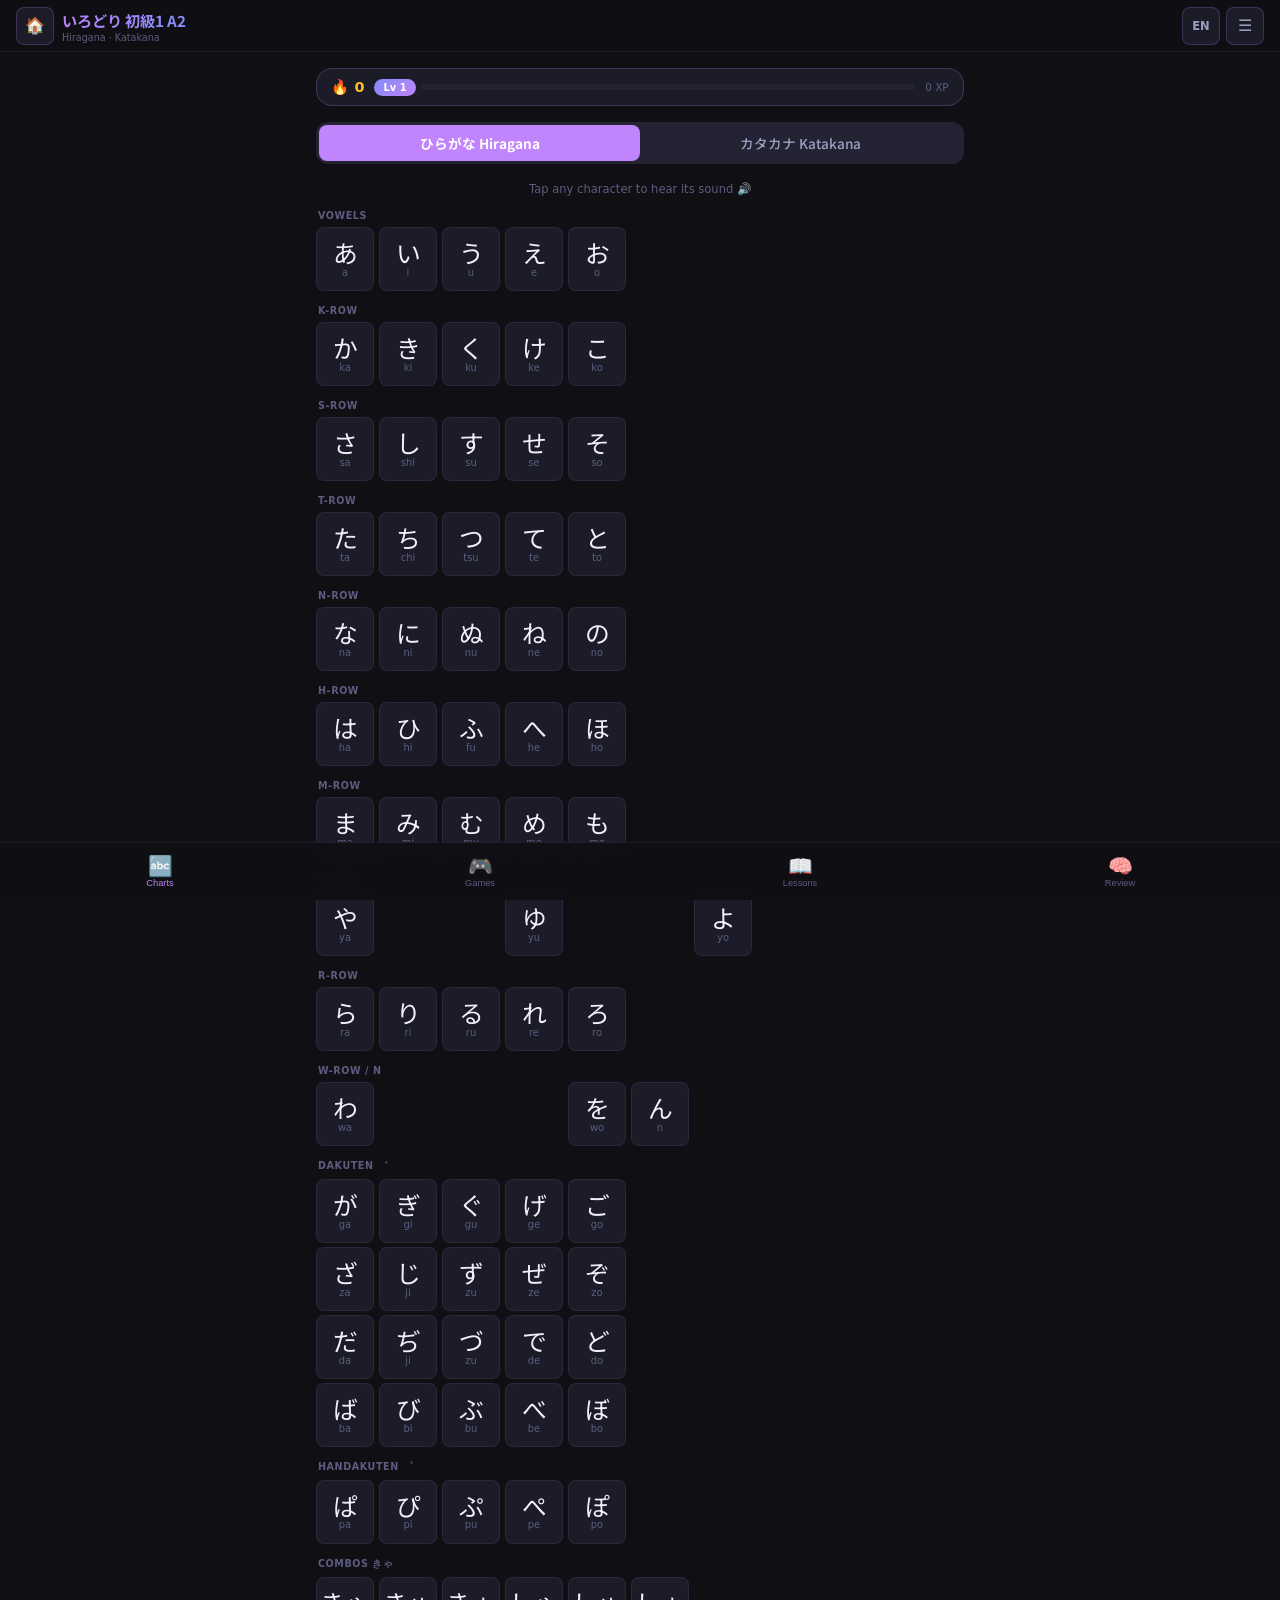
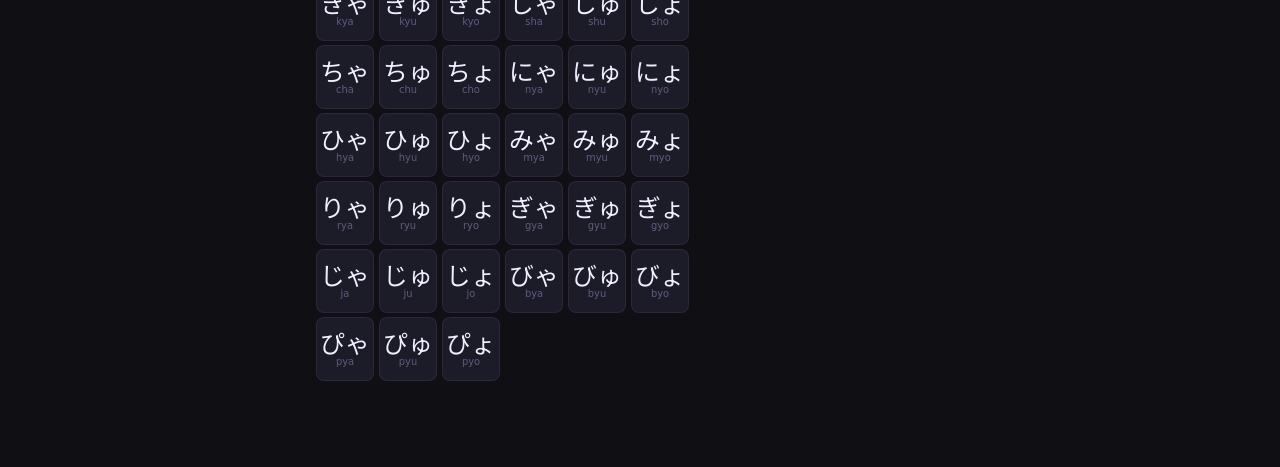
==== elementary1.html @ 7820be3e "Add files via upload" ====
<!DOCTYPE html>
<html lang="en">
<head>
<meta charset="UTF-8">
<meta name="viewport" content="width=device-width,initial-scale=1,viewport-fit=cover">
<meta name="apple-mobile-web-app-capable" content="yes">
<meta name="apple-mobile-web-app-status-bar-style" content="black-translucent">
<meta name="theme-color" content="#0f0f14">
<title>Irodori Elementary 1 (A2)</title>
<link rel="manifest" href="manifest.json">
<link href="https://fonts.googleapis.com/css2?family=Noto+Sans+JP:wght@400;500;700&display=swap" rel="stylesheet">
<style>
:root{
  --bg:#0f0f14;--surface:#16161f;--card:#1c1c28;--card2:#232333;--card3:#2a2a3e;
  --accent:#c084fc;--accent2:#818cf8;--teal:#2dd4bf;--green:#4ade80;
  --amber:#fbbf24;--red:#f87171;--text:#f0eeff;--text2:#a09ec0;--text3:#5e5c80;
  --border:rgba(192,132,252,0.10);--border2:rgba(192,132,252,0.22);
  --r8:8px;--r12:12px;--r16:16px;--r22:22px;
  --font-jp:'Noto Sans JP',sans-serif;
  --nav:52px;--tab:58px;
}
*{box-sizing:border-box;margin:0;padding:0}
html{background:var(--bg);color:var(--text);font-family:system-ui,sans-serif;font-size:16px;-webkit-text-size-adjust:100%}
body{min-height:100vh;overflow-x:hidden;padding-bottom:calc(var(--tab) + env(safe-area-inset-bottom,0px))}
::-webkit-scrollbar{width:4px}::-webkit-scrollbar-thumb{background:var(--border2);border-radius:99px}

/* NAVBAR */
.navbar{position:sticky;top:0;z-index:50;height:var(--nav);padding-top:env(safe-area-inset-top,0);
  background:rgba(15,15,20,0.94);backdrop-filter:blur(16px);-webkit-backdrop-filter:blur(16px);
  border-bottom:1px solid var(--border);display:flex;align-items:center;
  justify-content:space-between;padding-left:1rem;padding-right:1rem}
.nb-left{display:flex;align-items:center;gap:8px}
.nb-title{font-size:.95rem;font-weight:700;font-family:var(--font-jp);
  background:linear-gradient(135deg,var(--accent),var(--accent2));
  -webkit-background-clip:text;-webkit-text-fill-color:transparent;background-clip:text}
.nb-sub{font-size:.6rem;color:var(--text3);margin-top:1px}
.icon-btn{width:38px;height:38px;border-radius:var(--r8);border:1px solid var(--border2);
  background:var(--card);color:var(--text2);font-size:1rem;cursor:pointer;
  display:flex;align-items:center;justify-content:center;transition:all .18s;flex-shrink:0}
.icon-btn:hover,.icon-btn:active{border-color:var(--accent);color:var(--accent)}

/* TAB BAR */
.tabbar{position:fixed;bottom:0;left:0;right:0;z-index:50;height:var(--tab);
  padding-bottom:env(safe-area-inset-bottom,0);
  background:rgba(15,15,20,0.96);backdrop-filter:blur(16px);-webkit-backdrop-filter:blur(16px);
  border-top:1px solid var(--border);display:flex;align-items:stretch}
.tab-btn{flex:1;display:flex;flex-direction:column;align-items:center;justify-content:center;
  gap:2px;cursor:pointer;color:var(--text3);font-size:.58rem;border:none;
  background:none;-webkit-tap-highlight-color:transparent;transition:color .18s}
.tab-btn .ti{font-size:1.25rem;line-height:1}
.tab-btn.on{color:var(--accent)}

/* SCREENS */
.page{padding:1rem 1rem 1.5rem;max-width:680px;margin:0 auto}
.screen{display:none}.screen.active{display:block}

/* DRAWER */
.mask{position:fixed;inset:0;background:rgba(0,0,0,.55);z-index:100;opacity:0;pointer-events:none;transition:opacity .25s}
.mask.on{opacity:1;pointer-events:all}
.drawer{position:fixed;top:0;right:0;height:100%;width:min(290px,86vw);background:var(--surface);
  border-left:1px solid var(--border2);z-index:101;transform:translateX(100%);
  transition:transform .28s cubic-bezier(.4,0,.2,1);overflow-y:auto;padding-top:env(safe-area-inset-top,0)}
.drawer.on{transform:translateX(0)}
.dr-head{display:flex;align-items:center;justify-content:space-between;padding:.9rem 1rem;border-bottom:1px solid var(--border)}
.dr-head h2{font-size:.9rem;font-weight:600}
.dr-close{background:none;border:none;color:var(--text3);font-size:1.2rem;cursor:pointer;padding:4px}
.dr-sec{padding:.65rem 1rem .2rem}
.dr-sec-title{font-size:.58rem;font-weight:700;color:var(--text3);letter-spacing:.08em;text-transform:uppercase;margin-bottom:.4rem}
.dr-item{display:flex;align-items:center;gap:8px;padding:.65rem .75rem;border-radius:var(--r12);
  cursor:pointer;border:1px solid transparent;margin-bottom:3px;text-decoration:none;
  transition:all .15s;-webkit-tap-highlight-color:transparent}
.dr-item:hover,.dr-item:active{background:var(--card);border-color:var(--border)}
.dr-item.on{background:var(--card);border-color:var(--accent)}
.dr-icon{font-size:1rem;width:24px;text-align:center;flex-shrink:0}
.dr-title{font-size:.82rem;font-weight:600;color:var(--text)}
.dr-sub{font-size:.64rem;color:var(--text3);margin-top:1px}
.dr-badge{font-size:.58rem;padding:2px 7px;border-radius:99px;background:rgba(192,132,252,.18);color:var(--accent);margin-left:auto}
.dr-divider{height:1px;background:var(--border);margin:.35rem 1rem}
.dr-topic-group{padding:.5rem 1rem .25rem}
.dr-topic-label{font-size:.6rem;color:var(--accent2);font-weight:700;letter-spacing:.06em;text-transform:uppercase;margin-bottom:.3rem;padding-left:.25rem}
.dr-lesson-btn{display:flex;align-items:center;gap:7px;padding:.5rem .75rem;border-radius:var(--r8);
  cursor:pointer;border:none;background:var(--card2);width:100%;margin-bottom:3px;
  text-align:left;font-family:inherit;transition:background .15s;-webkit-tap-highlight-color:transparent}
.dr-lesson-btn:hover,.dr-lesson-btn:active{background:var(--card3)}
.dr-lesson-num{font-size:.6rem;color:var(--accent2);min-width:44px;font-weight:700}
.dr-lesson-en{font-size:.78rem;color:var(--text);flex:1}
.dr-lesson-done{color:var(--teal);font-size:.8rem}

/* CHARTS screen */
.chart-type-row{display:flex;gap:0;background:var(--card2);border-radius:var(--r12);padding:3px;margin-bottom:1.1rem}
.chart-type-btn{flex:1;padding:8px;border-radius:var(--r8);border:none;background:transparent;
  color:var(--text2);font-size:.85rem;cursor:pointer;font-family:var(--font-jp);
  transition:all .2s;-webkit-tap-highlight-color:transparent;font-weight:500}
.chart-type-btn.on{background:var(--accent);color:#fff;font-weight:700}
.chart-hint{font-size:.72rem;color:var(--text3);text-align:center;margin-bottom:.9rem}

/* Kana grid */
.kana-section{margin-bottom:1.25rem}
.kana-row-label{font-size:.6rem;color:var(--text3);font-weight:700;letter-spacing:.06em;text-transform:uppercase;margin-bottom:.4rem;padding-left:2px}
.kana-row{display:flex;gap:5px;flex-wrap:wrap;margin-bottom:4px}
.kana-cell{width:58px;height:64px;background:var(--card);border:1px solid var(--border);border-radius:var(--r8);
  display:flex;flex-direction:column;align-items:center;justify-content:center;gap:2px;
  cursor:pointer;-webkit-tap-highlight-color:transparent;transition:all .15s;flex-shrink:0;
  position:relative;overflow:hidden}
.kana-cell:hover,.kana-cell:active{border-color:var(--accent2);background:var(--card2)}
.kana-cell.playing{border-color:var(--accent);background:rgba(192,132,252,.12)}
.kana-char{font-size:1.55rem;font-family:var(--font-jp);color:var(--text);line-height:1}
.kana-rom{font-size:.62rem;color:var(--text3);font-weight:500}
.kana-cell.empty{background:transparent;border-color:transparent;cursor:default}
.kana-cell.empty:hover{background:transparent;border-color:transparent}
/* ripple on tap */
.kana-cell::after{content:'';position:absolute;inset:0;background:var(--accent);opacity:0;border-radius:inherit;transition:opacity .3s}
.kana-cell.playing::after{opacity:.08}

/* LESSONS screen */
.book-banner{background:linear-gradient(135deg,rgba(192,132,252,.1),rgba(129,140,248,.06));
  border:1px solid var(--border2);border-radius:var(--r22);padding:1rem 1.1rem;
  margin-bottom:1rem;display:flex;align-items:center;gap:12px}
.book-cover{width:48px;height:48px;border-radius:10px;background:linear-gradient(135deg,#ec4899,#c084fc);
  display:flex;align-items:center;justify-content:center;font-size:1.4rem;flex-shrink:0}
.book-info h2{font-size:.9rem;font-weight:700}
.book-info p{font-size:.68rem;color:var(--text3);margin-top:2px}
.prog-wrap{display:flex;align-items:center;gap:8px;margin-bottom:.9rem}
.prog-track{flex:1;height:5px;background:var(--card2);border-radius:99px;overflow:hidden}
.prog-bar{height:100%;background:linear-gradient(90deg,var(--accent2),var(--accent));border-radius:99px;transition:width .5s}
.prog-lbl{font-size:.7rem;color:var(--text3);min-width:28px;text-align:right}
.stats{display:grid;grid-template-columns:repeat(3,1fr);gap:8px;margin-bottom:1rem}
.stat{background:var(--card);border:1px solid var(--border);border-radius:var(--r12);padding:.7rem;text-align:center}
.stat-n{font-size:1.4rem;font-weight:700}.stat-l{font-size:.6rem;color:var(--text3);margin-top:2px}
.sec-label{font-size:.6rem;font-weight:700;color:var(--accent2);letter-spacing:.07em;text-transform:uppercase;
  padding:.8rem 0 .3rem;display:flex;align-items:center;gap:6px}
.sec-label::after{content:'';flex:1;height:1px;background:var(--border)}
.lcard{background:var(--card);border:1px solid var(--border);border-radius:var(--r16);
  padding:.85rem 1rem;margin-bottom:8px;cursor:pointer;-webkit-tap-highlight-color:transparent;
  transition:border-color .15s,transform .12s;display:flex;align-items:flex-start;gap:10px}
.lcard:active{transform:scale(.988)}.lcard:hover{border-color:var(--border2)}.lcard.done{border-color:var(--teal)}
.lc-badge{font-size:.6rem;font-weight:700;color:var(--accent2);background:rgba(129,140,248,.12);
  padding:3px 8px;border-radius:6px;flex-shrink:0;margin-top:2px;white-space:nowrap}
.lc-body{flex:1;min-width:0}
.lc-en{font-size:.88rem;font-weight:600;color:var(--text)}
.lc-jp{font-size:.78rem;font-family:var(--font-jp);color:var(--text2);margin-top:2px}
.lc-pills{display:flex;flex-wrap:wrap;gap:3px;margin-top:5px}
.lc-pill{font-size:.62rem;color:var(--text3);background:var(--card2);border-radius:99px;padding:2px 7px;
  white-space:nowrap;overflow:hidden;text-overflow:ellipsis;max-width:180px}
.lc-check{color:var(--teal);font-size:.85rem;flex-shrink:0}

/* DETAIL screen */
.dcard{background:var(--card);border:1px solid var(--border2);border-radius:var(--r22);padding:1.1rem;margin-bottom:.9rem}
.d-topic{font-size:.6rem;font-weight:700;color:var(--accent2);text-transform:uppercase;letter-spacing:.07em;margin-bottom:3px}
.d-num{font-size:.65rem;color:var(--text3);margin-bottom:3px}
.d-title{font-size:1.1rem;font-weight:700;margin-bottom:2px}
.d-jp{font-size:.92rem;font-family:var(--font-jp);color:var(--text2);margin-bottom:.9rem}
.d-sec{margin-bottom:1.1rem}
.d-hdr{font-size:.64rem;font-weight:700;color:var(--accent);text-transform:uppercase;letter-spacing:.06em;
  margin-bottom:.5rem;display:flex;align-items:center;gap:6px}
.d-hdr::after{content:'';flex:1;height:1px;background:var(--border)}
.cando-item{display:flex;gap:7px;align-items:flex-start;padding:.5rem .7rem;
  background:rgba(192,132,252,.05);border-radius:var(--r8);margin-bottom:4px;border-left:2px solid var(--accent2)}
.cando-txt{font-size:.78rem;color:var(--text2);line-height:1.45}
.phrase-row{display:flex;align-items:center;gap:8px;padding:.55rem .7rem;
  border-radius:var(--r8);background:var(--card2);margin-bottom:4px;cursor:pointer;
  -webkit-tap-highlight-color:transparent;transition:background .15s}
.phrase-row:hover,.phrase-row:active{background:var(--card3)}
.ph-jp{font-size:.95rem;font-family:var(--font-jp);color:var(--text);flex-shrink:0;min-width:0}
.ph-right{flex:1;min-width:0;padding-left:4px}
.ph-r{font-size:.68rem;color:var(--text3)}
.ph-en{font-size:.74rem;color:var(--text2);margin-top:1px}
.ph-play{color:var(--accent2);font-size:.85rem;flex-shrink:0}
.kanji-grid{display:flex;flex-wrap:wrap;gap:5px}
.kchip{background:var(--card2);border:1px solid var(--border);border-radius:var(--r8);
  padding:5px 9px;text-align:center;cursor:pointer;min-width:50px;
  transition:border-color .15s;-webkit-tap-highlight-color:transparent}
.kchip:hover,.kchip:active{border-color:var(--accent2)}
.kc-jp{font-size:1rem;font-family:var(--font-jp);color:var(--text)}
.kc-r{font-size:.58rem;color:var(--text3);margin-top:2px}.kc-en{font-size:.58rem;color:var(--teal);margin-top:1px}
.gram-item{padding:.6rem .75rem;background:var(--card2);border-radius:var(--r8);margin-bottom:5px}
.gi-pat{font-size:.82rem;font-weight:600;color:var(--accent);font-family:var(--font-jp);margin-bottom:2px}
.gi-ex{font-size:.77rem;color:var(--text2);font-family:var(--font-jp)}.gi-m{font-size:.7rem;color:var(--text3);margin-top:2px}
.act-row{display:flex;align-items:center;gap:7px;padding:.5rem .75rem;background:var(--card2);border-radius:var(--r8);margin-bottom:4px}
.act-icon{font-size:.95rem;flex-shrink:0}.act-txt{font-size:.78rem;color:var(--text2);font-family:var(--font-jp);flex:1}
.act-en{font-size:.64rem;color:var(--text3)}
.act-play{width:28px;height:28px;border-radius:50%;border:1px solid var(--border2);
  background:var(--card);color:var(--accent2);font-size:.7rem;cursor:pointer;
  display:flex;align-items:center;justify-content:center;flex-shrink:0;transition:all .15s}
.act-play:hover,.act-play:active{background:var(--accent2);color:#fff;border-color:var(--accent2)}
.tips-box{background:rgba(251,191,36,.06);border:1px solid rgba(251,191,36,.18);border-radius:var(--r12);padding:.7rem .9rem}
.tips-tag{display:inline-block;font-size:.65rem;background:rgba(251,191,36,.12);color:var(--amber);border-radius:99px;padding:3px 8px;margin:2px 3px 2px 0}

/* QUIZ */
.quiz-card{background:var(--card);border:1px solid var(--border2);border-radius:var(--r22);padding:1.25rem 1rem;text-align:center}
.quiz-char{font-size:3.8rem;font-family:var(--font-jp);color:var(--text);line-height:1.2;margin:.5rem 0;cursor:pointer}
.quiz-txt{font-size:.85rem;color:var(--text2);margin-bottom:.9rem}
.quiz-score{font-size:.72rem;color:var(--text3);margin-bottom:.5rem}
.quiz-opts{display:grid;grid-template-columns:1fr 1fr;gap:7px;margin-bottom:.7rem}
.quiz-opt{padding:11px 7px;border:1px solid var(--border2);border-radius:var(--r12);
  background:var(--card2);color:var(--text);font-size:.82rem;cursor:pointer;
  font-family:inherit;transition:all .18s;line-height:1.3;-webkit-tap-highlight-color:transparent}
.quiz-opt:hover:not(:disabled){border-color:var(--accent2);color:var(--accent2)}
.quiz-opt.ok{background:rgba(74,222,128,.12);border-color:var(--green);color:var(--green)}
.quiz-opt.ng{background:rgba(248,113,113,.1);border-color:var(--red);color:var(--red)}
.quiz-fb{font-size:.85rem;font-weight:600;min-height:20px;margin:.4rem 0}
.quiz-fb.ok{color:var(--green)}.quiz-fb.ng{color:var(--red)}
.ex-type-row{display:flex;gap:5px;flex-wrap:wrap;justify-content:center;margin-bottom:.9rem}
.ex-t-btn{padding:5px 13px;border-radius:99px;border:1px solid var(--border2);
  background:var(--card2);color:var(--text2);font-size:.75rem;cursor:pointer;transition:all .18s;font-family:inherit}
.ex-t-btn.on{background:var(--accent2);border-color:var(--accent2);color:#fff;font-weight:600}

/* BUTTONS */
.btn{display:inline-flex;align-items:center;justify-content:center;gap:5px;padding:10px 16px;
  border-radius:var(--r12);font-size:.85rem;font-weight:600;cursor:pointer;border:none;
  transition:opacity .18s,transform .12s;-webkit-tap-highlight-color:transparent;font-family:inherit}
.btn:active{transform:scale(.97)}
.btn-p{background:var(--accent);color:#fff}.btn-p:hover{opacity:.88}
.btn-s{background:var(--card2);color:var(--text2);border:1px solid var(--border2)}
.btn-s:hover{border-color:var(--accent);color:var(--accent)}
.btn-t{background:rgba(45,212,191,.13);border:1px solid var(--teal);color:var(--teal)}
.btn-t:hover{background:rgba(45,212,191,.22)}
.btn-full{width:100%}
.btn-next{width:100%;padding:11px;background:linear-gradient(135deg,var(--accent2),var(--accent));
  color:#fff;border:none;border-radius:var(--r12);font-size:.88rem;font-weight:600;
  cursor:pointer;margin-top:.5rem;transition:opacity .18s;font-family:inherit}
.btn-next:disabled{opacity:.25;cursor:default}.btn-next:hover:not(:disabled){opacity:.88}
.btn-back{display:inline-flex;align-items:center;gap:4px;background:none;border:none;
  color:var(--text3);font-size:.8rem;cursor:pointer;margin-bottom:.7rem;
  font-family:inherit;transition:color .18s;-webkit-tap-highlight-color:transparent}
.btn-back:hover{color:var(--text)}

/* ═══ LANGUAGE SWITCHER ═══ */
.lang-btn{min-width:38px;height:38px;padding:0 8px;border-radius:var(--r8);border:1px solid var(--border2);
  background:var(--card);color:var(--text2);font-size:.72rem;font-weight:700;cursor:pointer;
  display:flex;align-items:center;justify-content:center;transition:all .18s;flex-shrink:0;font-family:inherit}
.lang-btn:hover,.lang-btn:active{border-color:var(--accent);color:var(--accent)}
.lang-menu{position:fixed;top:calc(var(--nav) + 6px);right:1rem;z-index:150;
  background:var(--surface);border:1px solid var(--border2);border-radius:var(--r12);
  padding:5px;min-width:150px;box-shadow:0 8px 30px rgba(0,0,0,.5);
  opacity:0;pointer-events:none;transform:translateY(-8px);transition:all .2s}
.lang-menu.on{opacity:1;pointer-events:all;transform:translateY(0)}
.lang-opt{display:flex;align-items:center;gap:8px;padding:9px 12px;border-radius:var(--r8);
  cursor:pointer;font-size:.82rem;color:var(--text2);transition:background .15s;
  -webkit-tap-highlight-color:transparent}
.lang-opt:hover{background:var(--card)}
.lang-opt.on{background:var(--card);color:var(--accent);font-weight:700}
.lang-flag{font-size:1rem}


/* ═══ GAME + XP/STREAK ═══ */
.xp-bar{display:flex;align-items:center;gap:10px;background:var(--card);border:1px solid var(--border2);
  border-radius:var(--r16);padding:.6rem .9rem;margin-bottom:1rem}
.xp-streak{display:flex;align-items:center;gap:4px;font-size:.9rem;font-weight:700;color:var(--amber)}
.xp-level{display:flex;align-items:center;gap:5px;flex:1}
.xp-level-badge{font-size:.62rem;font-weight:700;color:#fff;background:linear-gradient(135deg,var(--accent2),var(--accent));
  padding:3px 9px;border-radius:99px;white-space:nowrap}
.xp-track{flex:1;height:6px;background:var(--card2);border-radius:99px;overflow:hidden}
.xp-fill{height:100%;background:linear-gradient(90deg,var(--amber),#fb923c);border-radius:99px;transition:width .6s}
.xp-pts{font-size:.65rem;color:var(--text3);white-space:nowrap}

/* Game menu cards */
.game-menu{display:grid;grid-template-columns:1fr 1fr;gap:10px;margin-bottom:1rem}
.game-card{background:var(--card);border:1px solid var(--border2);border-radius:var(--r16);
  padding:1.1rem .9rem;text-align:center;cursor:pointer;transition:all .18s;
  -webkit-tap-highlight-color:transparent}
.game-card:active{transform:scale(.96)}
.game-card:hover{border-color:var(--accent)}
.gc-icon{font-size:2rem;margin-bottom:.4rem}
.gc-title{font-size:.85rem;font-weight:700;color:var(--text)}
.gc-sub{font-size:.65rem;color:var(--text3);margin-top:2px}

/* Matching game board */
.match-board{display:grid;grid-template-columns:repeat(4,1fr);gap:8px;margin-bottom:1rem}
.match-tile{aspect-ratio:1;background:var(--card2);border:2px solid var(--border2);border-radius:var(--r12);
  display:flex;align-items:center;justify-content:center;cursor:pointer;
  font-size:1.5rem;font-family:var(--font-jp);color:transparent;
  transition:all .25s;-webkit-tap-highlight-color:transparent;
  position:relative;user-select:none}
.match-tile .tile-back{position:absolute;inset:0;display:flex;align-items:center;justify-content:center;
  font-size:1.3rem;color:var(--text3);opacity:1;transition:opacity .2s}
.match-tile.flipped{color:var(--text);background:var(--card3);border-color:var(--accent2)}
.match-tile.flipped .tile-back{opacity:0}
.match-tile.matched{color:var(--green);background:rgba(74,222,128,.1);border-color:var(--green);cursor:default}
.match-tile.matched .tile-back{opacity:0}
.match-tile.rom{font-size:.95rem;font-family:inherit;font-weight:700}
.match-stats{display:flex;justify-content:space-between;font-size:.75rem;color:var(--text3);margin-bottom:.75rem;padding:0 2px}

/* Sound quiz */
.sound-play-big{width:90px;height:90px;border-radius:50%;border:2px solid var(--accent2);
  background:rgba(129,140,248,.1);color:var(--accent2);font-size:2rem;cursor:pointer;
  display:flex;align-items:center;justify-content:center;margin:1rem auto;
  transition:all .2s;-webkit-tap-highlight-color:transparent}
.sound-play-big:active{transform:scale(.93)}
.sound-play-big:hover{background:rgba(129,140,248,.2)}
.sound-opts{display:grid;grid-template-columns:repeat(2,1fr);gap:8px;margin-bottom:.75rem}
.sound-opt{padding:14px;border:1px solid var(--border2);border-radius:var(--r12);
  background:var(--card2);color:var(--text);font-size:1.6rem;font-family:var(--font-jp);
  cursor:pointer;transition:all .18s;-webkit-tap-highlight-color:transparent}
.sound-opt:hover:not(:disabled){border-color:var(--accent2)}
.sound-opt.ok{background:rgba(74,222,128,.12);border-color:var(--green);color:var(--green)}
.sound-opt.ng{background:rgba(248,113,113,.1);border-color:var(--red);color:var(--red)}

/* Badges */
.badge-grid{display:grid;grid-template-columns:repeat(3,1fr);gap:8px;margin-bottom:1rem}
.badge-item{background:var(--card);border:1px solid var(--border);border-radius:var(--r12);
  padding:.8rem .5rem;text-align:center;transition:all .2s}
.badge-item.earned{border-color:var(--amber);background:rgba(251,191,36,.05)}
.badge-item.locked{opacity:.35;filter:grayscale(1)}
.badge-icon{font-size:1.6rem;margin-bottom:.25rem}
.badge-name{font-size:.6rem;font-weight:700;color:var(--text2)}

/* XP toast */
.xp-toast{position:fixed;top:70px;left:50%;transform:translateX(-50%) translateY(-20px);
  background:linear-gradient(135deg,var(--amber),#fb923c);color:#1a1a1a;
  font-size:.85rem;font-weight:700;padding:8px 18px;border-radius:99px;
  z-index:200;opacity:0;pointer-events:none;transition:all .35s;box-shadow:0 4px 20px rgba(251,191,36,.4)}
.xp-toast.show{opacity:1;transform:translateX(-50%) translateY(0)}

</style>
</head>
<body>

<!-- MASK + DRAWER -->
<div class="mask" id="mask"></div>
<div class="drawer" id="drawer">
  <div class="dr-head">
    <h2>📚 Irodori Menu</h2>
    <button class="dr-close" id="dr-close">✕</button>
  </div>

  <div class="dr-sec">
    <div class="dr-sec-title">Screens</div>
    <div class="dr-item" id="menu-charts" onclick="goCharts();closeDrawer()">
      <span class="dr-icon">🔤</span>
      <div><div class="dr-title">Hiragana / Katakana</div><div class="dr-sub">Charts with audio</div></div>
    </div>
    <div class="dr-item" id="menu-lessons" onclick="goLessons();closeDrawer()">
      <span class="dr-icon">📖</span>
      <div><div class="dr-title">All Lessons</div><div class="dr-sub">Elementary 1 A2 — 18 lessons</div></div>
    </div>
    <div class="dr-item" id="menu-games" onclick="goGames();closeDrawer()">
      <span class="dr-icon">🎮</span>
      <div><div class="dr-title">Games</div><div class="dr-sub">Matching · Sound quiz · Badges</div></div>
    </div>
    <div class="dr-item" id="menu-review" onclick="goReview();closeDrawer()">
      <span class="dr-icon">🧠</span>
      <div><div class="dr-title">Review Quiz</div><div class="dr-sub">Random practice</div></div>
    </div>
  </div>

  <div class="dr-divider"></div>
  <div class="dr-sec">
    <div class="dr-sec-title" id="dr-books-title">Books</div>
    <a class="dr-item" href="index.html" style="color:inherit">
      <span class="dr-icon">🌸</span>
      <div><div class="dr-title">Starter A1 — 入門</div><div class="dr-sub">Book 1</div></div>
    </a>
    <div class="dr-item on">
      <span class="dr-icon">🌿</span>
      <div><div class="dr-title">Elementary 1 A2 — 初級1</div><div class="dr-sub">Book 2 · current</div></div>
      <span class="dr-badge">Now</span>
    </div>
  </div>

  <div class="dr-divider"></div>
  <div class="dr-sec">
    <div class="dr-sec-title">Jump to Lesson</div>
  </div>
  <div id="drawer-lessons"></div>
</div>

<!-- NAVBAR -->
<nav class="navbar">
  <div class="nb-left">
    <button class="icon-btn" onclick="goCharts()" title="Home">🏠</button>
    <div>
      <div class="nb-title" id="nb-title">いろどり 初級1 A2</div>
      <div class="nb-sub" id="nb-sub">Irodori Elementary 1</div>
    </div>
  </div>
  <div style="display:flex;gap:6px;align-items:center">
    <button class="lang-btn" id="lang-btn">EN</button>
    <button class="icon-btn" id="menu-btn">☰</button>
  </div>
</nav>

<!-- LANGUAGE MENU -->
<div class="lang-menu" id="lang-menu">
  <div class="lang-opt" data-lang="en" onclick="setLang('en')"><span class="lang-flag">🇬🇧</span> English</div>
  <div class="lang-opt" data-lang="si" onclick="setLang('si')"><span class="lang-flag">🇱🇰</span> සිංහල</div>
  <div class="lang-opt" data-lang="ta" onclick="setLang('ta')"><span class="lang-flag">🇱🇰</span> தமிழ்</div>
</div>

<!-- SCREEN: CHARTS (HOME) -->
<div class="screen active" id="s-charts">
  <div class="page">
    <div id="xp-bar-home"></div>
    <div class="chart-type-row">
      <button class="chart-type-btn on" id="chart-h-btn" onclick="setChartType('h')">ひらがな Hiragana</button>
      <button class="chart-type-btn" id="chart-k-btn" onclick="setChartType('k')">カタカナ Katakana</button>
    </div>
    <div class="chart-hint" id="chart-hint">Tap any character to hear its sound 🔊</div>
    <div id="chart-grid"></div>
  </div>
</div>

<!-- SCREEN: LESSONS LIST -->
<div class="screen" id="s-lessons">
  <div class="page">
    <div class="book-banner">
      <div class="book-cover">🌿</div>
      <div class="book-info">
        <h2>Starter (A1) — 入門</h2>
        <p>Irodori: Japanese for Life in Japan · 18 Lessons</p>
      </div>
    </div>
    <div id="book-prog"></div>
    <div id="book-stats"></div>
    <div id="lesson-list"></div>
  </div>
</div>

<!-- SCREEN: LESSON DETAIL -->
<div class="screen" id="s-detail">
  <div class="page">
    <button class="btn-back" id="detail-back-btn" onclick="goLessons()">← All Lessons</button>
    <div id="detail-content"></div>
  </div>
</div>

<!-- SCREEN: EXERCISE -->
<div class="screen" id="s-exercise">
  <div class="page">
    <button class="btn-back" id="ex-back">← Back</button>
    <div id="exercise-content"></div>
  </div>
</div>

<!-- SCREEN: REVIEW -->
<div class="screen" id="s-review">
  <div class="page">
    <button class="btn-back" onclick="goCharts()">← Home</button>
    <div id="review-content"></div>
  </div>
</div>


<!-- SCREEN: GAMES -->
<div class="screen" id="s-games">
  <div class="page">
    <div id="games-content"></div>
  </div>
</div>

<!-- XP TOAST -->
<div class="xp-toast" id="xp-toast">+10 XP!</div>

<!-- TAB BAR -->
<nav class="tabbar">
  <button class="tab-btn on" id="tab-charts" onclick="goCharts()">
    <span class="ti">🔤</span>Charts
  </button>
  <button class="tab-btn" id="tab-games" onclick="goGames()">
    <span class="ti">🎮</span>Games
  </button>
  <button class="tab-btn" id="tab-lessons" onclick="goLessons()">
    <span class="ti">📖</span>Lessons
  </button>
  <button class="tab-btn" id="tab-review" onclick="goReview()">
    <span class="ti">🧠</span>Review
  </button>
</nav>

<script>
// ═══════════════════════════════════
// TTS
// ═══════════════════════════════════
let ttsV=[];
if(window.speechSynthesis){
  const lv=()=>{ttsV=speechSynthesis.getVoices().filter(v=>v.lang.startsWith('ja'));};
  lv(); speechSynthesis.addEventListener('voiceschanged',lv);
}
function speak(txt,rate){
  if(!window.speechSynthesis)return;
  speechSynthesis.cancel();
  const u=new SpeechSynthesisUtterance(txt);
  u.lang='ja-JP';u.rate=rate||0.8;
  if(ttsV.length)u.voice=ttsV[0];
  speechSynthesis.speak(u);
}

// ═══════════════════════════════════
// UTILS
// ═══════════════════════════════════
function $(id){return document.getElementById(id);}
function esc(s){return String(s||'').replace(/&/g,'&amp;').replace(/</g,'&lt;').replace(/>/g,'&gt;').replace(/"/g,'&quot;');}
function shuf(a){return[...a].sort(()=>Math.random()-0.5);}

const BOOK='irodori_a2';
function isDone(n){return localStorage.getItem(BOOK+'_l'+n)==='1';}
function setDone(n,v){v?localStorage.setItem(BOOK+'_l'+n,'1'):localStorage.removeItem(BOOK+'_l'+n);}
function bookProg(){let d=0;LESSONS.forEach(l=>{if(isDone(l.num))d++;});return{done:d,total:18,pct:Math.round(d/18*100)};}

// ═══════════════════════════════════
// LANGUAGE SYSTEM (EN / SI / TA)
// ═══════════════════════════════════
let LANG = localStorage.getItem('app_lang') || 'en';

const UI = {
  en: {
    charts_hint:'Tap any character to hear its sound 🔊',
    lessons:'Lessons', charts:'Charts', games:'Games', review:'Review',
    menu_title:'📚 Irodori Menu', screens:'Screens',
    m_charts:'Hiragana / Katakana', m_charts_sub:'Charts with audio',
    m_lessons:'All Lessons', m_lessons_sub:'Elementary 1 A2 — 18 lessons',
    m_games:'Games', m_games_sub:'Matching · Sound quiz · Badges',
    m_review:'Review Quiz', m_review_sub:'Random practice',
    jump:'Jump to Lesson',
    book_title:'Elementary 1 (A2) — 初級1', book_sub:'Irodori: Japanese for Life in Japan · 18 Lessons',
    stat_lessons:'Lessons', stat_done:'Done', stat_togo:'To go',
    all_lessons:'← All Lessons', back:'← Back', home:'← Home', games_back:'← Games',
    cando:'🎯 Can-do Goals', activities:'📝 Activities',
    phrases:'💬 Key Phrases', phrases_tap:'(tap to hear ▶)',
    kanji:'漢 Kanji Words', grammar:'📖 Grammar Notes', tips:'🇯🇵 Life in Japan Tips',
    no_kanji:'No kanji in this lesson', gram_book:'Grammar notes in textbook',
    practice:'🧠 Practice', mark_complete:'✓ Mark Complete', completed_undo:'✓ Completed — undo',
    lesson_of:'Lesson', of18:'/ 18 · Elementary 1 A2',
    q:'Q', score:'Score', what_mean:'What does this mean? (tap to hear)',
    choose_meaning:'Choose the correct meaning:', next:'Next →',
    ex_done:'Exercise Complete!', correct_count:'correct', try_again:'↩ Try Again',
    back_lesson:'← Back to Lesson', complete_continue:'✓ Complete & Continue →',
    no_ex:'No exercises for this type',
    review_mode:'🧠 REVIEW', review_done:'Review Complete!', new_review:'↩ New Review',
    games_title:'🎮 Games', games_sub:'Play & Learn',
    g_match:'Matching', g_match_h:'Hiragana pairs', g_match_k:'Katakana pairs',
    g_sound:'Sound Quiz', g_sound_h:'Hear → find kana', g_sound_k:'Katakana sounds',
    badges:'🏅 Badges', match_title:'🎴 Matching', match_sub:'Match kana with its sound!',
    moves:'Moves', pairs:'Pairs', you_win:'You Win!', completed_in:'Completed in', moves2:'moves',
    bonus_xp:'bonus XP! 🌟', play_again:'↩ Play Again', games_menu:'← Games Menu',
    sound_quiz:'🔊 SOUND QUIZ', round:'Round', listen_find:'Listen and find the kana!',
    tap_replay:'(tap to replay)', it_was:'✗ It was:', sq_done:'Sound Quiz Done!',
    great:'Excellent! Keep going!', good:'Good progress! Try again.', study:'Review the lesson and try again.',
    ph_greet_hello:'Hello',
  },
  si: {
    charts_hint:'ශබ්දය ඇසීමට ඕනෑම අකුරක් tap කරන්න 🔊',
    lessons:'පාඩම්', charts:'හෝඩිය', games:'ක්‍රීඩා', review:'පුනරීක්ෂණ',
    menu_title:'📚 Irodori මෙනුව', screens:'තිර',
    m_charts:'හිරගනා / කතකනා', m_charts_sub:'ශබ්ද සහිත හෝඩි',
    m_lessons:'සියලු පාඩම්', m_lessons_sub:'Elementary 1 A2 — පාඩම් 18',
    m_games:'ක්‍රීඩා', m_games_sub:'ගැලපීම · ශබ්ද quiz · පදක්කම්',
    m_review:'පුනරීක්ෂණ Quiz', m_review_sub:'අහඹු පුහුණුව',
    jump:'පාඩමකට යන්න',
    book_title:'Elementary 1 (A2) — 初級1', book_sub:'ජපානයේ ජීවිතයට ජපන් · පාඩම් 18',
    stat_lessons:'පාඩම්', stat_done:'නිමයි', stat_togo:'ඉතිරි',
    all_lessons:'← සියලු පාඩම්', back:'← ආපසු', home:'← මුල් පිටුව', games_back:'← ක්‍රීඩා',
    cando:'🎯 ඉලක්ක (Can-do)', activities:'📝 ක්‍රියාකාරකම්',
    phrases:'💬 ප්‍රධාන වාක්‍ය', phrases_tap:'(ශබ්දයට tap ▶)',
    kanji:'漢 කන්ජි වචන', grammar:'📖 ව්‍යාකරණ සටහන්', tips:'🇯🇵 ජපානයේ ජීවිත Tips',
    no_kanji:'මෙම පාඩමේ කන්ජි නැත', gram_book:'ව්‍යාකරණ සටහන් පොතේ ඇත',
    practice:'🧠 පුහුණු වන්න', mark_complete:'✓ නිම කළා', completed_undo:'✓ නිමයි — undo',
    lesson_of:'පාඩම', of18:'/ 18 · Elementary 1 A2',
    q:'ප්‍ර', score:'ලකුණු', what_mean:'මෙහි තේරුම කුමක්ද? (ශබ්දයට tap)',
    choose_meaning:'නිවැරදි තේරුම තෝරන්න:', next:'ඊළඟ →',
    ex_done:'අභ්‍යාසය නිමයි!', correct_count:'නිවැරදියි', try_again:'↩ නැවත',
    back_lesson:'← පාඩමට ආපසු', complete_continue:'✓ නිම කර ඉදිරියට →',
    no_ex:'මේ වර්ගයේ අභ්‍යාස නැත',
    review_mode:'🧠 පුනරීක්ෂණ', review_done:'පුනරීක්ෂණය නිමයි!', new_review:'↩ නව පුනරීක්ෂණ',
    games_title:'🎮 ක්‍රීඩා', games_sub:'සෙල්ලම් කරමින් ඉගෙන ගන්න',
    g_match:'ගැලපීම', g_match_h:'හිරගනා යුගල', g_match_k:'කතකනා යුගල',
    g_sound:'ශබ්ද Quiz', g_sound_h:'අහලා → අකුර හොයන්න', g_sound_k:'කතකනා ශබ්ද',
    badges:'🏅 පදක්කම්', match_title:'🎴 ගැලපීම', match_sub:'අකුර ශබ්දයට ගලපන්න!',
    moves:'පියවර', pairs:'යුගල', you_win:'දිනුවා!', completed_in:'නිම කළේ', moves2:'පියවරින්',
    bonus_xp:'bonus XP! 🌟', play_again:'↩ නැවත සෙල්ලම්', games_menu:'← ක්‍රීඩා මෙනුව',
    sound_quiz:'🔊 ශබ්ද QUIZ', round:'වටය', listen_find:'අහලා අකුර හොයන්න!',
    tap_replay:'(නැවත ඇසීමට tap)', it_was:'✗ නිවැරදි:', sq_done:'ශබ්ද Quiz නිමයි!',
    great:'නියමයි! දිගටම!', good:'හොඳ ප්‍රගතියක්! නැවත try කරන්න.', study:'පාඩම බලලා නැවත try කරන්න.',
    ph_greet_hello:'ආයුබෝවන්',
  },
  ta: {
    charts_hint:'ஒலியைக் கேட்க எந்த எழுத்தையும் tap செய்யவும் 🔊',
    lessons:'பாடங்கள்', charts:'எழுத்துகள்', games:'விளையாட்டு', review:'மீள்பார்வை',
    menu_title:'📚 Irodori மெனு', screens:'திரைகள்',
    m_charts:'ஹிரகனா / கடகனா', m_charts_sub:'ஒலியுடன் எழுத்து அட்டவணை',
    m_lessons:'அனைத்து பாடங்கள்', m_lessons_sub:'Elementary 1 A2 — 18 பாடங்கள்',
    m_games:'விளையாட்டு', m_games_sub:'பொருத்துதல் · ஒலி quiz · பதக்கங்கள்',
    m_review:'மீள்பார்வை Quiz', m_review_sub:'சீரற்ற பயிற்சி',
    jump:'பாடத்திற்கு செல்',
    book_title:'Elementary 1 (A2) — 初級1', book_sub:'ஜப்பானில் வாழ்க்கைக்கான ஜப்பானியம் · 18 பாடங்கள்',
    stat_lessons:'பாடங்கள்', stat_done:'முடிந்தது', stat_togo:'மீதம்',
    all_lessons:'← அனைத்து பாடங்கள்', back:'← பின்', home:'← முகப்பு', games_back:'← விளையாட்டு',
    cando:'🎯 இலக்குகள் (Can-do)', activities:'📝 செயல்பாடுகள்',
    phrases:'💬 முக்கிய சொற்றொடர்கள்', phrases_tap:'(ஒலிக்கு tap ▶)',
    kanji:'漢 கன்ஜி சொற்கள்', grammar:'📖 இலக்கண குறிப்புகள்', tips:'🇯🇵 ஜப்பான் வாழ்க்கை Tips',
    no_kanji:'இந்த பாடத்தில் கன்ஜி இல்லை', gram_book:'இலக்கண குறிப்புகள் புத்தகத்தில்',
    practice:'🧠 பயிற்சி', mark_complete:'✓ முடிந்தது', completed_undo:'✓ முடிந்தது — undo',
    lesson_of:'பாடம்', of18:'/ 18 · Elementary 1 A2',
    q:'கே', score:'மதிப்பெண்', what_mean:'இதன் பொருள் என்ன? (ஒலிக்கு tap)',
    choose_meaning:'சரியான பொருளைத் தேர்ந்தெடு:', next:'அடுத்து →',
    ex_done:'பயிற்சி முடிந்தது!', correct_count:'சரி', try_again:'↩ மீண்டும்',
    back_lesson:'← பாடத்திற்கு பின்', complete_continue:'✓ முடித்து தொடரவும் →',
    no_ex:'இந்த வகைக்கு பயிற்சிகள் இல்லை',
    review_mode:'🧠 மீள்பார்வை', review_done:'மீள்பார்வை முடிந்தது!', new_review:'↩ புதிய மீள்பார்வை',
    games_title:'🎮 விளையாட்டு', games_sub:'விளையாடி கற்றுக்கொள்',
    g_match:'பொருத்துதல்', g_match_h:'ஹிரகனா ஜோடிகள்', g_match_k:'கடகனா ஜோடிகள்',
    g_sound:'ஒலி Quiz', g_sound_h:'கேட்டு → எழுத்தை கண்டுபிடி', g_sound_k:'கடகனா ஒலிகள்',
    badges:'🏅 பதக்கங்கள்', match_title:'🎴 பொருத்துதல்', match_sub:'எழுத்தை ஒலியுடன் பொருத்து!',
    moves:'நகர்வுகள்', pairs:'ஜோடிகள்', you_win:'வென்றீர்கள்!', completed_in:'முடித்தது', moves2:'நகர்வுகளில்',
    bonus_xp:'bonus XP! 🌟', play_again:'↩ மீண்டும் விளையாடு', games_menu:'← விளையாட்டு மெனு',
    sound_quiz:'🔊 ஒலி QUIZ', round:'சுற்று', listen_find:'கேட்டு எழுத்தை கண்டுபிடி!',
    tap_replay:'(மீண்டும் கேட்க tap)', it_was:'✗ சரியானது:', sq_done:'ஒலி Quiz முடிந்தது!',
    great:'அருமை! தொடருங்கள்!', good:'நல்ல முன்னேற்றம்! மீண்டும் முயற்சி.', study:'பாடத்தை படித்து மீண்டும் முயற்சி.',
    ph_greet_hello:'வணக்கம்',
  }
};
function T(key){ return (UI[LANG] && UI[LANG][key]) || UI.en[key] || key; }

// ── Key aliases (map code keys → dict keys) ──
(function(){
  const alias = {
    key_phrases:'phrases', tap_to_hear:'phrases_tap', kanji_words:'kanji',
    grammar_notes:'grammar', grammar_in_book:'gram_book',
    ex_complete:'ex_done', review_complete:'review_done',
    back_home:'home', back_games:'games_back',
    matching:'g_match', h_pairs:'g_match_h', k_pairs:'g_match_k',
    sound_quiz_menu:'g_sound', hear_find:'g_sound_h', k_sounds:'g_sound_k',
    sound_done:'sq_done', done:'stat_done', to_go:'stat_togo',
    lessons_title:'m_lessons',
    phrases_tab:null, kanji_tab:null, grammar_tab:null, // fallbacks below
  };
  const extras = {
    en:{phrases_tab:'Phrases',kanji_tab:'Kanji',grammar_tab:'Grammar'},
    si:{phrases_tab:'වාක්‍ය',kanji_tab:'කන්ජි',grammar_tab:'ව්‍යාකරණ'},
    ta:{phrases_tab:'சொற்றொடர்',kanji_tab:'கன்ஜி',grammar_tab:'இலக்கணம்'},
  };
  ['en','si','ta'].forEach(l=>{
    Object.keys(alias).forEach(k=>{
      if(alias[k] && UI[l][alias[k]]!==undefined) UI[l][k]=UI[l][alias[k]];
    });
    Object.assign(UI[l], extras[l]);
  });
})();


// ── Phrase/kanji/cando translations (si/ta) ──
// Keyed by English string → {si, ta}
const TR = {
  // Common phrase meanings
  'Hello':{si:'ආයුබෝවන්',ta:'வணக்கம்'},
  'Good morning':{si:'සුභ උදෑසනක්',ta:'காலை வணக்கம்'},
  'Good evening':{si:'සුභ සන්ධ්‍යාවක්',ta:'மாலை வணக்கம்'},
  'Goodbye':{si:'ආයුබෝවන් (සමුගැනීම)',ta:'விடைபெறுகிறேன்'},
  'Thank you':{si:'ස්තූතියි',ta:'நன்றி'},
  'Excuse me / Sorry':{si:'සමාවෙන්න',ta:'மன்னிக்கவும்'},
  "I'm leaving first (work)":{si:'මම කලින් යනවා (රැකියාවේ)',ta:'நான் முதலில் செல்கிறேன்'},
  'One more time, please':{si:'තව එක් වරක් කියන්න',ta:'மீண்டும் ஒருமுறை சொல்லுங்கள்'},
  'Please say it slowly':{si:'සෙමින් කියන්න',ta:'மெதுவாக சொல்லுங்கள்'},
  'I understand':{si:'තේරුණා',ta:'புரிந்தது'},
  "I don't understand":{si:'තේරෙන්නේ නැහැ',ta:'புரியவில்லை'},
  'Do you speak Japanese?':{si:'ජපන් කතා කරනවද?',ta:'ஜப்பானிய மொழி பேசுவீர்களா?'},
  'Nice to meet you':{si:'හමුවීම සතුටක්',ta:'சந்தித்ததில் மகிழ்ச்சி'},
  'Please treat me well':{si:'මට සහයෝගය දෙන්න',ta:'என்னை நன்றாக நடத்துங்கள்'},
  'I am ___':{si:'මම ___',ta:'நான் ___'},
  'I came from ___':{si:'මම ___ සිට ආවා',ta:'நான் ___ இருந்து வந்தேன்'},
  'Where are you from?':{si:'ඔයා කොහෙන්ද?',ta:'நீங்கள் எங்கிருந்து?'},
  'How old are you?':{si:'වයස කීයද?',ta:'உங்கள் வயது என்ன?'},
  'I am ___ years old':{si:'මගේ වයස ___',ta:'என் வயது ___'},
  'I live in ___':{si:'මම ___ පදිංචි',ta:'நான் ___ இல் வசிக்கிறேன்'},
  'My family has ___ people':{si:'මගේ පවුලේ ___ දෙනෙක්',ta:'என் குடும்பத்தில் ___ பேர்'},
  'I like ___':{si:'මම ___ ට කැමතියි',ta:'எனக்கு ___ பிடிக்கும்'},
  "I don't like ___":{si:'මම ___ ට කැමති නැහැ',ta:'எனக்கு ___ பிடிக்காது'},
  '___ is a bit... (soft refusal)':{si:'___ ටිකක්... (මෘදු ප්‍රතික්ෂේප)',ta:'___ கொஞ்சம்... (மென்மையான மறுப்பு)'},
  'I often eat':{si:'මම නිතර කනවා',ta:'நான் அடிக்கடி சாப்பிடுவேன்'},
  "I don't eat much":{si:'මම වැඩිය කන්නේ නැහැ',ta:'நான் அதிகம் சாப்பிட மாட்டேன்'},
  '___, please':{si:'___ දෙන්න',ta:'___ தாருங்கள்'},
  '___, please (polite)':{si:'___ දෙන්න (ගෞරවයෙන්)',ta:'___ தாருங்கள் (மரியாதை)'},
  "I'll have ___":{si:'මම ___ ගන්නවා',ta:'நான் ___ எடுக்கிறேன்'},
  'Do you have ___?':{si:'___ තියෙනවද?',ta:'___ இருக்கிறதா?'},
  'This is ___':{si:'මේක ___',ta:'இது ___'},
  'There is/are ___':{si:'___ තියෙනවා',ta:'___ இருக்கிறது'},
  'Is there ___?':{si:'___ තියෙනවද?',ta:'___ இருக்கிறதா?'},
  'There is no ___':{si:'___ නැහැ',ta:'___ இல்லை'},
  'Where is ___ (person)?':{si:'___ කොහෙද ඉන්නේ?',ta:'___ எங்கே இருக்கிறார்?'},
  'Where is ___ (thing)?':{si:'___ කොහෙද තියෙන්නේ?',ta:'___ எங்கே இருக்கிறது?'},
  'Is at ___':{si:'___ ඉන්නවා/තියෙනවා',ta:'___ இல் உள்ளது'},
  'Is inside ___':{si:'___ ඇතුළේ',ta:'___ உள்ளே'},
  'What time do you ___?':{si:'කීයටද ___?',ta:'எத்தனை மணிக்கு ___?'},
  "I get up at ___ o'clock":{si:'මම ___ ට නැගිටිනවා',ta:'நான் ___ மணிக்கு எழுவேன்'},
  'From ___ to ___':{si:'___ සිට ___ දක්වා',ta:'___ முதல் ___ வரை'},
  '___ is good for me':{si:'___ මට හොඳයි',ta:'___ எனக்கு நல்லது'},
  'Please lend me ___':{si:'___ ණයට දෙන්න',ta:'___ கடன் தாருங்கள்'},
  'May I borrow ___?':{si:'___ ණයට ගන්න පුළුවන්ද?',ta:'___ கடன் வாங்கலாமா?'},
  'Please ___ (request)':{si:'කරුණාකර ___',ta:'தயவுசெய்து ___'},
  'Right? (confirmation)':{si:'නේද? (තහවුරු)',ta:'இல்லையா? (உறுதி)'},
  'My hobby is ___':{si:'මගේ hobby එක ___',ta:'என் பொழுதுபோக்கு ___'},
  'What kind of ___ do you like?':{si:'මොන වගේ ___ ද කැමති?',ta:'எந்த வகையான ___ பிடிக்கும்?'},
  'I usually ___':{si:'මම සාමාන්‍යයෙන් ___',ta:'நான் வழக்கமாக ___'},
  'I sometimes ___':{si:'මම සමහරවිට ___',ta:'நான் சில நேரம் ___'},
  'Shall we ___ together?':{si:'එකට ___ කරමුද?',ta:'ஒன்றாக ___ செய்யலாமா?'},
  "Let's ___ together":{si:'එකට ___ කරමු',ta:'ஒன்றாக ___ செய்வோம்'},
  'I will go to ___':{si:'මම ___ ට යනවා',ta:'நான் ___ போகிறேன்'},
  'Does this bus go to ___?':{si:'මේ බස් එක ___ ට යනවද?',ta:'இந்த பேருந்து ___ போகுமா?'},
  'I go to ___ by ___':{si:'මම ___ ට ___ එකෙන් යනවා',ta:'நான் ___ க்கு ___ மூலம் போவேன்'},
  'It takes ___':{si:'___ ගත වෙනවා',ta:'___ ஆகும்'},
  'Which platform?':{si:'මොන platform එකද?',ta:'எந்த நடைமேடை?'},
  'Where is ___?':{si:'___ කොහෙද?',ta:'___ எங்கே?'},
  'Is there ___ near here?':{si:'මේ ළඟ ___ තියෙනවද?',ta:'இங்கு அருகில் ___ உள்ளதா?'},
  'I am in front of ___':{si:'මම ___ ඉස්සරහ',ta:'நான் ___ முன் இருக்கிறேன்'},
  'I want ___, but... (seeking help)':{si:'මට ___ ඕනෑ, ඒත්... (උදව් ඉල්ලීම)',ta:'எனக்கு ___ வேண்டும், ஆனால்...'},
  'Which floor?':{si:'මොන තට්ටුවෙද?',ta:'எந்த மாடி?'},
  'Where can I buy it?':{si:'කොහෙන්ද ගන්න පුළුවන්?',ta:'எங்கே வாங்கலாம்?'},
  'Cool!':{si:'නියමයි!',ta:'அருமை!'},
  'Cute!':{si:'හුරතල්!',ta:'அழகு!'},
  'How much is this?':{si:'මේක කීයද?',ta:'இது எவ்வளவு?'},
  "It's ___ yen":{si:'___ යෙන්',ta:'___ யென்'},
  '___ pieces, please':{si:'___ ක් දෙන්න',ta:'___ துண்டுகள் தாருங்கள்'},
  'What did you do on the weekend?':{si:'සති අන්තයේ මොකද කළේ?',ta:'வார இறுதியில் என்ன செய்தீர்கள்?'},
  'I went to ___':{si:'මම ___ ට ගියා',ta:'நான் ___ போனேன்'},
  'It was fun':{si:'සතුටුයි / විනෝදයි',ta:'மகிழ்ச்சியாக இருந்தது'},
  'It was interesting':{si:'රසවත් වුණා',ta:'சுவாரஸ்யமாக இருந்தது'},
  'It was so-so':{si:'එච්චර නෑ (සාමාන්‍යයි)',ta:'சுமாராக இருந்தது'},
  'I want to ___':{si:'මට ___ කරන්න ඕනෑ',ta:'நான் ___ செய்ய விரும்புகிறேன்'},
  'I want to do ___':{si:'මට ___ කරන්න ඕනෑ',ta:'நான் ___ செய்ய விரும்புகிறேன்'},
  'I want to go to ___':{si:'මට ___ ට යන්න ඕනෑ',ta:'நான் ___ போக விரும்புகிறேன்'},
  'After that':{si:'ඊට පස්සේ',ta:'அதன் பிறகு'},
  'But / However':{si:'ඒත් / නමුත්',ta:'ஆனால்'},
  // Kanji meanings
  'Name':{si:'නම',ta:'பெயர்'},'Country':{si:'රට',ta:'நாடு'},'I / Me':{si:'මම',ta:'நான்'},
  'Father':{si:'තාත්තා',ta:'அப்பா'},'Mother':{si:'අම්මා',ta:'அம்மா'},'Child':{si:'දරුවා',ta:'குழந்தை'},
  'Japan':{si:'ජපානය',ta:'ஜப்பான்'},'Water':{si:'වතුර',ta:'தண்ணீர்'},'Eat':{si:'කනවා',ta:'சாப்பிடு'},
  'Drink':{si:'බොනවා',ta:'குடி'},'Fish':{si:'මාළු',ta:'மீன்'},'Meat':{si:'මස්',ta:'இறைச்சி'},
  'House':{si:'ගෙදර',ta:'வீடு'},'New':{si:'අලුත්',ta:'புதிய'},'Spacious':{si:'ඉඩ ඇති',ta:'விசாலமான'},
  'Old':{si:'පරණ',ta:'பழைய'},'Above':{si:'උඩ',ta:'மேலே'},'Below':{si:'යට',ta:'கீழே'},'Inside':{si:'ඇතුළ',ta:'உள்ளே'},
  'Monday':{si:'සඳුදා',ta:'திங்கள்'},'Tuesday':{si:'අඟහරුවාදා',ta:'செவ்வாய்'},'Wednesday':{si:'බදාදා',ta:'புதன்'},
  'Thursday':{si:'බ්‍රහස්පතින්දා',ta:'வியாழன்'},'Friday':{si:'සිකුරාදා',ta:'வெள்ளி'},
  'Saturday':{si:'සෙනසුරාදා',ta:'சனி'},'Sunday':{si:'ඉරිදා',ta:'ஞாயிறு'},
  'Morning':{si:'උදේ',ta:'காலை'},'Noon':{si:'දවල්',ta:'மதியம்'},'Night':{si:'රෑ',ta:'இரவு'},
  "O'clock":{si:'ට (වේලාව)',ta:'மணி'},'Read':{si:'කියවනවා',ta:'படி'},'Listen':{si:'අහනවා',ta:'கேள்'},
  'Watch':{si:'බලනවා',ta:'பார்'},'Book':{si:'පොත',ta:'புத்தகம்'},'Today':{si:'අද',ta:'இன்று'},
  'Next week':{si:'ලබන සතියේ',ta:'அடுத்த வாரம்'},'This week':{si:'මේ සතියේ',ta:'இந்த வாரம்'},
  'East':{si:'නැගෙනහිර',ta:'கிழக்கு'},'West':{si:'බටහිර',ta:'மேற்கு'},'South':{si:'දකුණ',ta:'தெற்கு'},
  'North':{si:'උතුර',ta:'வடக்கு'},'Board':{si:'නගිනවා',ta:'ஏறு'},'Get off':{si:'බහිනවා',ta:'இறங்கு'},
  'Board / Ride':{si:'නගිනවා',ta:'ஏறு'},
  'Big':{si:'ලොකු',ta:'பெரிய'},'Small':{si:'පොඩි',ta:'சிறிய'},'High/Expensive':{si:'උස / මිල අධික',ta:'உயர்ந்த / விலை'},
  'High / Expensive':{si:'උස / මිල අධික',ta:'உயர்ந்த / விலை'},
  'Front':{si:'ඉස්සරහ',ta:'முன்'},'Front / Before':{si:'ඉස්සරහ',ta:'முன்'},'Behind':{si:'පිටිපස්සේ',ta:'பின்'},
  'Entrance':{si:'ඇතුල්වීම',ta:'நுழைவு'},'Exit':{si:'පිටවීම',ta:'வெளியேறு'},'Floor':{si:'තට්ටුව',ta:'மாடி'},
  'Cheap':{si:'ලාභයි',ta:'மலிவு'},'Cool':{si:'නියමයි',ta:'அருமை'},'Cute':{si:'හුරතල්',ta:'அழகு'},
  '100':{si:'සියය (100)',ta:'நூறு (100)'},'1,000':{si:'දහස (1,000)',ta:'ஆயிரம் (1,000)'},
  '10,000':{si:'දසදහස (10,000)',ta:'பத்தாயிரம் (10,000)'},'Movie':{si:'චිත්‍රපටිය',ta:'திரைப்படம்'},
  'Day off':{si:'නිවාඩුව',ta:'விடுமுறை'},'Hot spring':{si:'උණු දිය උල්පත',ta:'வெந்நீர் ஊற்று'},
  'Plan':{si:'සැලැස්ම',ta:'திட்டம்'},'Travel':{si:'සංචාරය',ta:'பயணம்'},
  '1':{si:'එක (1)',ta:'ஒன்று (1)'},'2':{si:'දෙක (2)',ta:'இரண்டு (2)'},'3':{si:'තුන (3)',ta:'மூன்று (3)'},
  '4':{si:'හතර (4)',ta:'நான்கு (4)'},'5':{si:'පහ (5)',ta:'ஐந்து (5)'},'6':{si:'හය (6)',ta:'ஆறு (6)'},
  '7':{si:'හත (7)',ta:'ஏழு (7)'},'8':{si:'අට (8)',ta:'எட்டு (8)'},'9':{si:'නවය (9)',ta:'ஒன்பது (9)'},
  '10':{si:'දහය (10)',ta:'பத்து (10)'},
  // Exercise-only strings
  'One more time':{si:'තව එක් වරක්',ta:'மீண்டும் ஒருமுறை'},'Slowly':{si:'සෙමින්',ta:'மெதுவாக'},
  'Like':{si:'කැමතියි',ta:'பிடிக்கும்'},'Dislike':{si:'අකමැතියි',ta:'பிடிக்காது'},
  'Please give me':{si:'මට දෙන්න',ta:'எனக்கு தாருங்கள்'},"I'll have":{si:'මම ගන්නවා',ta:'நான் எடுக்கிறேன்'},
  'There is / are':{si:'තියෙනවා',ta:'இருக்கிறது'},'There is not':{si:'නැහැ',ta:'இல்லை'},
  'Narrow / Small':{si:'පටු / පොඩි',ta:'குறுகிய / சிறிய'},
  'Is here (person)':{si:'ඉන්නවා (කෙනෙක්)',ta:'இருக்கிறார் (நபர்)'},
  'Is not here (person)':{si:'නැහැ (කෙනෙක්)',ta:'இல்லை (நபர்)'},
  'Please lend me':{si:'ණයට දෙන්න',ta:'கடன் தாருங்கள்'},'May I borrow?':{si:'ණයට ගන්නද?',ta:'கடன் வாங்கலாமா?'},
  'Hobby':{si:'විනෝදාංශය',ta:'பொழுதுபோக்கு'},'What kind of':{si:'මොන වගේ',ta:'எந்த வகை'},
  'Usually':{si:'සාමාන්‍යයෙන්',ta:'வழக்கமாக'},'Sometimes':{si:'සමහරවිට',ta:'சில நேரம்'},
  'Shall we...?':{si:'...කරමුද?',ta:'...செய்யலாமா?'},"Let's...":{si:'...කරමු',ta:'...செய்வோம்'},
  'Want to [do]':{si:'[කරන්න] ඕනෑ',ta:'[செய்ய] விரும்பு'},
  'How much is it?':{si:'කීයද?',ta:'எவ்வளவு?'},
};
function tr(en){
  if(LANG==='en') return en;
  const t=TR[en];
  if(t && t[LANG]) return t[LANG] + ' · ' + en;
  return en;
}
// Short version (no english appended) for quiz options
function trShort(en){
  if(LANG==='en') return en;
  const t=TR[en];
  if(t && t[LANG]) return t[LANG];
  return en;
}

function setLang(l){
  LANG=l;
  localStorage.setItem('app_lang',l);
  $('lang-btn').textContent = l==='en'?'EN':l==='si'?'සිං':'த';
  document.querySelectorAll('.lang-opt').forEach(o=>o.classList.toggle('on',o.dataset.lang===l));
  $('lang-menu').classList.remove('on');
  applyLang();
}

function applyLang(){
  // Tab bar
  $('tab-charts').innerHTML='<span class="ti">🔤</span>'+T('charts');
  $('tab-games').innerHTML='<span class="ti">🎮</span>'+T('games');
  $('tab-lessons').innerHTML='<span class="ti">📖</span>'+T('lessons');
  $('tab-review').innerHTML='<span class="ti">🧠</span>'+T('review');
  // Chart hint
  const hint=$('chart-hint'); if(hint) hint.textContent=T('charts_hint');
  // Drawer
  document.querySelector('.dr-head h2').textContent=T('menu_title');
  document.querySelector('#menu-charts .dr-title').textContent=T('m_charts');
  document.querySelector('#menu-charts .dr-sub').textContent=T('m_charts_sub');
  document.querySelector('#menu-lessons .dr-title').textContent=T('m_lessons');
  document.querySelector('#menu-lessons .dr-sub').textContent=T('m_lessons_sub');
  document.querySelector('#menu-games .dr-title').textContent=T('m_games');
  document.querySelector('#menu-games .dr-sub').textContent=T('m_games_sub');
  document.querySelector('#menu-review .dr-title').textContent=T('m_review');
  document.querySelector('#menu-review .dr-sub').textContent=T('m_review_sub');
  // Book banner
  const bi=document.querySelector('.book-info');
  if(bi){bi.querySelector('h2').textContent=T('book_title');bi.querySelector('p').textContent=T('book_sub');}
  // Re-render current screen
  const activeId=document.querySelector('.screen.active')?.id;
  if(activeId==='s-lessons') renderLessons();
  else if(activeId==='s-detail'&&curLesson) renderDetail(curLesson);
  else if(activeId==='s-games') renderGamesMenu();
}


// ═══════════════════════════════════
// NAVIGATION
// ═══════════════════════════════════
function showScreen(id){
  document.querySelectorAll('.screen').forEach(s=>s.classList.remove('active'));
  $(id).classList.add('active');
  window.scrollTo(0,0);
}
function setTab(id){
  document.querySelectorAll('.tab-btn').forEach(t=>t.classList.remove('on'));
  document.querySelectorAll('.dr-item[id^="menu-"]').forEach(t=>t.classList.remove('on'));
  if(id){$(id)&&$(id).classList.add('on');}
}
function goCharts(){showScreen('s-charts');setTab('tab-charts');$('menu-charts')&&$('menu-charts').classList.add('on');setNB('いろどり 初級1 A2','Hiragana · Katakana');}
function goLessons(){showScreen('s-lessons');setTab('tab-lessons');$('menu-lessons')&&$('menu-lessons').classList.add('on');setNB('いろどり Lessons','Starter A1 — 18 Lessons');renderLessons();}
function goDetail(num){curLesson=num;showScreen('s-detail');setTab('tab-lessons');setNB('Lesson '+num,'Starter A1');renderDetail(num);}
function goExercise(num,type){curLesson=num;exType=type||'phrases';showScreen('s-exercise');$('ex-back').onclick=()=>goDetail(curLesson);setNB('Practice','Lesson '+num);startExercise();}
function goReview(){showScreen('s-review');setTab('tab-review');$('menu-review')&&$('menu-review').classList.add('on');setNB('🧠 Review','All Lessons');startReview();}
function setNB(title,sub){$('nb-title').textContent=title;$('nb-sub').textContent=sub;}
function openDrawer(){$('drawer').classList.add('on');$('mask').classList.add('on');}
function closeDrawer(){$('drawer').classList.remove('on');$('mask').classList.remove('on');}

// ═══════════════════════════════════
// KANA CHART
// ═══════════════════════════════════
const H_ROWS=[
  {label:'Vowels',     chars:['あ a','い i','う u','え e','お o']},
  {label:'K-row',      chars:['か ka','き ki','く ku','け ke','こ ko']},
  {label:'S-row',      chars:['さ sa','し shi','す su','せ se','そ so']},
  {label:'T-row',      chars:['た ta','ち chi','つ tsu','て te','と to']},
  {label:'N-row',      chars:['な na','に ni','ぬ nu','ね ne','の no']},
  {label:'H-row',      chars:['は ha','ひ hi','ふ fu','へ he','ほ ho']},
  {label:'M-row',      chars:['ま ma','み mi','む mu','め me','も mo']},
  {label:'Y-row',      chars:['や ya','','','ゆ yu','','','よ yo']},
  {label:'R-row',      chars:['ら ra','り ri','る ru','れ re','ろ ro']},
  {label:'W-row / N',  chars:['わ wa','','','','を wo','ん n']},
  {label:'Dakuten ゛', chars:['が ga','ぎ gi','ぐ gu','げ ge','ご go']},
  {label:'',           chars:['ざ za','じ ji','ず zu','ぜ ze','ぞ zo']},
  {label:'',           chars:['だ da','ぢ ji','づ zu','で de','ど do']},
  {label:'',           chars:['ば ba','び bi','ぶ bu','べ be','ぼ bo']},
  {label:'Handakuten ゜',chars:['ぱ pa','ぴ pi','ぷ pu','ぺ pe','ぽ po']},
  {label:'Combos きゃ',chars:['きゃ kya','きゅ kyu','きょ kyo','しゃ sha','しゅ shu','しょ sho']},
  {label:'',           chars:['ちゃ cha','ちゅ chu','ちょ cho','にゃ nya','にゅ nyu','にょ nyo']},
  {label:'',           chars:['ひゃ hya','ひゅ hyu','ひょ hyo','みゃ mya','みゅ myu','みょ myo']},
  {label:'',           chars:['りゃ rya','りゅ ryu','りょ ryo','ぎゃ gya','ぎゅ gyu','ぎょ gyo']},
  {label:'',           chars:['じゃ ja','じゅ ju','じょ jo','びゃ bya','びゅ byu','びょ byo']},
  {label:'',           chars:['ぴゃ pya','ぴゅ pyu','ぴょ pyo']},
];
const K_ROWS=[
  {label:'Vowels',     chars:['ア a','イ i','ウ u','エ e','オ o']},
  {label:'K-row',      chars:['カ ka','キ ki','ク ku','ケ ke','コ ko']},
  {label:'S-row',      chars:['サ sa','シ shi','ス su','セ se','ソ so']},
  {label:'T-row',      chars:['タ ta','チ chi','ツ tsu','テ te','ト to']},
  {label:'N-row',      chars:['ナ na','ニ ni','ヌ nu','ネ ne','ノ no']},
  {label:'H-row',      chars:['ハ ha','ヒ hi','フ fu','ヘ he','ホ ho']},
  {label:'M-row',      chars:['マ ma','ミ mi','ム mu','メ me','モ mo']},
  {label:'Y-row',      chars:['ヤ ya','','','ユ yu','','','ヨ yo']},
  {label:'R-row',      chars:['ラ ra','リ ri','ル ru','レ re','ロ ro']},
  {label:'W-row / N',  chars:['ワ wa','','','','ヲ wo','ン n']},
  {label:'Dakuten ゛', chars:['ガ ga','ギ gi','グ gu','ゲ ge','ゴ go']},
  {label:'',           chars:['ザ za','ジ ji','ズ zu','ゼ ze','ゾ zo']},
  {label:'',           chars:['ダ da','ヂ ji','ヅ zu','デ de','ド do']},
  {label:'',           chars:['バ ba','ビ bi','ブ bu','ベ be','ボ bo']},
  {label:'Handakuten ゜',chars:['パ pa','ピ pi','プ pu','ペ pe','ポ po']},
  {label:'Combos キャ',chars:['キャ kya','キュ kyu','キョ kyo','シャ sha','シュ shu','ショ sho']},
  {label:'',           chars:['チャ cha','チュ chu','チョ cho','ニャ nya','ニュ nyu','ニョ nyo']},
  {label:'',           chars:['ヒャ hya','ヒュ hyu','ヒョ hyo','ミャ mya','ミュ myu','ミョ myo']},
  {label:'',           chars:['リャ rya','リュ ryu','リョ ryo','ギャ gya','ギュ gyu','ギョ gyo']},
  {label:'',           chars:['ジャ ja','ジュ ju','ジョ jo','ビャ bya','ビュ byu','ビョ byo']},
  {label:'',           chars:['ピャ pya','ピュ pyu','ピョ pyo']},
];

let chartType='h';
function setChartType(t){
  chartType=t;
  $('chart-h-btn').classList.toggle('on',t==='h');
  $('chart-k-btn').classList.toggle('on',t==='k');
  renderChart();
}

function renderChart(){
  const rows=chartType==='h'?H_ROWS:K_ROWS;
  let html='';
  rows.forEach(row=>{
    if(row.label) html+=`<div style="font-size:.6rem;color:var(--text3);font-weight:700;text-transform:uppercase;letter-spacing:.06em;margin:.9rem 0 .35rem;padding-left:2px">${esc(row.label)}</div>`;
    html+=`<div class="kana-row">`;
    row.chars.forEach(item=>{
      if(!item){html+=`<div class="kana-cell empty"></div>`;return;}
      const parts=item.split(' ');
      const char=parts[0], rom=parts.slice(1).join(' ');
      html+=`<div class="kana-cell" id="kc-${esc(char)}" onclick="playKana('${esc(char).replace(/'/g,"\\'")}','${esc(char)}')" title="${esc(rom)}">
        <div class="kana-char">${esc(char)}</div>
        <div class="kana-rom">${esc(rom)}</div>
      </div>`;
    });
    html+=`</div>`;
  });
  $('chart-grid').innerHTML=html;
}

let kanaTimer=null;
function playKana(txt,char){
  speak(txt,0.75);
  // visual flash
  const cell=$('kc-'+char);
  if(cell){
    cell.classList.add('playing');
    clearTimeout(kanaTimer);
    kanaTimer=setTimeout(()=>cell.classList.remove('playing'),600);
  }
}

// ═══════════════════════════════════
// LESSON DATA
// ═══════════════════════════════════
const TOPICS=[
  {en:'My Current Self',jp:'今の私',lessons:[1,2]},
  {en:'Seasons and Weather',jp:'季節と天気',lessons:[3,4]},
  {en:'My Town',jp:'私の町',lessons:[5,6]},
  {en:'Going Out Together',jp:'いっしょに出かける',lessons:[7,8]},
  {en:'Japanese Study',jp:'日本語学習',lessons:[9,10]},
  {en:'Delicious Food',jp:'おいしい料理',lessons:[11,12]},
  {en:'Work Communication',jp:'仕事の連絡',lessons:[13,14]},
  {en:'Healthy Living',jp:'健康な生活',lessons:[15,16]},
  {en:'Social Interactions',jp:'交際',lessons:[17,18]},
];
const LESSONS=[
{num:1,topic:'My Current Self',en:'I work in a restaurant.',jp:'レストランで働いています',
 cando:['Can exchange greetings with a person you meet for the first time in a long time.','Can talk in simple terms about how you have been recently.','Can talk in simple terms about your work in Japan.'],
 activities:[{icon:'🗣️',jp:'お久しぶりです',en:'Long time no see'},{icon:'🗣️',jp:'日本に来てどのぐらいですか？',en:'How long in Japan'},{icon:'🗣️',jp:'日本では何をしていますか？',en:'Work in Japan'}],
 phrases:[{jp:'お久しぶりです',r:'Ohisashiburi desu',en:'Long time no see'},{jp:'お元気ですか？',r:'Ogenki desu ka?',en:'How are you?'},{jp:'日本に来て１年になります',r:'Nihon ni kite ichinen ni narimasu',en:'It has been 1 year since I came to Japan'},{jp:'去年の９月に来ました',r:'Kyonen no kugatsu ni kimashita',en:'I came last September'},{jp:'レストランで働いています',r:'Resutoran de hataraite imasu',en:'I work at a restaurant'}],
 kanji:[{jp:'学生',r:'gakusei',en:'Student'},{jp:'学校',r:'gakkou',en:'School'},{jp:'生活',r:'seikatsu',en:'Life / Living'},{jp:'去年',r:'kyonen',en:'Last year'},{jp:'先週',r:'senshuu',en:'Last week'},{jp:'仕事',r:'shigoto',en:'Work / Job'},{jp:'元気(な)',r:'genki(na)',en:'Healthy / Fine'},{jp:'忙しい',r:'isogashii',en:'Busy'},{jp:'働く',r:'hataraku',en:'To work'},{jp:'作る',r:'tsukuru',en:'To make'}],
 grammar:[{pat:'Polite style / Plain style',ex:'お久しぶりです。/ 久しぶり。元気？',m:'Formal vs casual speech'},{pat:'【duration】になります',ex:'日本に来て１年になります。',m:'It has been [duration] since...'},{pat:'【point in time】（に）来ました',ex:'去年の９月に来ました。',m:'Came at [time]'},{pat:'V-ています①',ex:'日本では、何をしていますか？',m:'Ongoing state / occupation'}],
 tips:['Degrees of formality','"Ogenki desu ka?"'],
 exercises:[{q:'お久しぶりです',a:'Long time no see'},{q:'仕事',a:'Work / Job'},{q:'働く',a:'To work'},{q:'忙しい',a:'Busy'},{q:'去年',a:'Last year'}]},
{num:2,topic:'My Current Self',en:'I like playing video games.',jp:'趣味は料理をすることです',
 cando:['Can talk in simple terms about your hobbies and favorite things.','Can ask and answer questions about days off.','Can read staff introductions at a store or facility.','Can write a simple self-introduction about hobbies.'],
 activities:[{icon:'🗣️',jp:'趣味は料理をすることです',en:'Hobbies'},{icon:'🗣️',jp:'休みの日は何をしますか？',en:'Days off'},{icon:'📖',jp:'スタッフ紹介',en:'Staff introduction'},{icon:'✍️',jp:'自己紹介',en:'Self introduction'}],
 phrases:[{jp:'趣味は映画を見ることです',r:'Shumi wa eiga wo miru koto desu',en:'My hobby is watching movies'},{jp:'ゲームをするのが好きです',r:'Geemu wo suru no ga suki desu',en:'I like playing games'},{jp:'いけばなを習っています',r:'Ikebana wo naratte imasu',en:'I am learning ikebana'},{jp:'日本語と英語ができます',r:'Nihongo to eigo ga dekimasu',en:'I can speak Japanese and English'}],
 kanji:[{jp:'人',r:'hito',en:'Person'},{jp:'家族',r:'kazoku',en:'Family'},{jp:'夕方',r:'yuugata',en:'Evening'},{jp:'英語',r:'eigo',en:'English'},{jp:'音楽',r:'ongaku',en:'Music'},{jp:'習う',r:'narau',en:'To learn'},{jp:'話す',r:'hanasu',en:'To speak'},{jp:'出かける',r:'dekakeru',en:'To go out'}],
 grammar:[{pat:'V-ることです',ex:'趣味は映画を見ることです。',m:'My hobby is [doing]'},{pat:'V-るのが好きです',ex:'ゲームをするのが好きです。',m:'I like [doing]'},{pat:'V-ています②',ex:'いけばなを習っています。',m:'Ongoing habit'},{pat:'N ができます',ex:'日本語、英語ができます。',m:'Can do / speak [N]'}],
 tips:['Baseball','Ikebana','Studio Ghibli','International associations'],
 exercises:[{q:'趣味',a:'Hobby'},{q:'家族',a:'Family'},{q:'音楽',a:'Music'},{q:'習う',a:'To learn'},{q:'話す',a:'To speak'}]},
{num:3,topic:'Seasons and Weather',en:'It gets very cold in winter.',jp:'冬はとても寒くなります',
 cando:['Can watch a short video about the four seasons in Japan and understand seasonal characteristics.','Can talk in simple terms about seasons in your own country.','Can talk about your favorite season and the reason.'],
 activities:[{icon:'🎧',jp:'春は桜の花が咲きます',en:'Four seasons'},{icon:'🗣️',jp:'どんな季節がありますか？',en:'Seasons in your country'},{icon:'🗣️',jp:'もみじの景色がきれいですから',en:'Favorite season'}],
 phrases:[{jp:'春は暖かくなります',r:'Haru wa atatakaku narimasu',en:'It gets warm in spring'},{jp:'秋がいちばん好きです',r:'Aki ga ichiban suki desu',en:'I like autumn the most'},{jp:'暑いのが苦手です',r:'Atsui no ga nigate desu',en:'I am not good with heat'},{jp:'景色がきれいですから',r:'Keshiki ga kirei desu kara',en:'Because the scenery is beautiful'}],
 kanji:[{jp:'季節',r:'kisetsu',en:'Season'},{jp:'春',r:'haru',en:'Spring'},{jp:'夏',r:'natsu',en:'Summer'},{jp:'秋',r:'aki',en:'Autumn'},{jp:'冬',r:'fuyu',en:'Winter'},{jp:'花',r:'hana',en:'Flower'},{jp:'同じ',r:'onaji',en:'Same'},{jp:'暑い',r:'atsui',en:'Hot'},{jp:'寒い',r:'samui',en:'Cold'}],
 grammar:[{pat:'N に/ナA-に/イA-く なります',ex:'暖かくなります。',m:'Becomes [Adj]'},{pat:'いちばん〜です',ex:'秋がいちばん好きです。',m:'The most [Adj]'},{pat:'〜から',ex:'きれいですから。',m:'Because...'},{pat:'N1 や N2',ex:'海や山で遊ぶ。',m:'N1 and N2 (etc.)'}],
 tips:['The Climate in Japan','Tsuyu (rainy season)','Cherry blossoms and hanami','Fall foliage','Cicadas'],
 exercises:[{q:'春',a:'Spring'},{q:'夏',a:'Summer'},{q:'秋',a:'Autumn'},{q:'冬',a:'Winter'},{q:'暑い',a:'Hot'},{q:'寒い',a:'Cold'}]},
{num:4,topic:'Seasons and Weather',en:'It rained heavily yesterday.',jp:'昨日は大雨でした',
 cando:['Can exchange greetings while talking about the weather.','Can listen to the weather forecast and mostly understand it.','Can read simple weather posts on social media.'],
 activities:[{icon:'🗣️',jp:'朝から暑いですね',en:'Weather greetings'},{icon:'🎧',jp:'明日は晴れるでしょう',en:'Weather forecast'},{icon:'📖',jp:'台風が来てます',en:'Weather SNS post'}],
 phrases:[{jp:'今日はいい天気ですね',r:'Kyou wa ii tenki desu ne',en:'Nice weather today, isn\'t it?'},{jp:'昨日はすごい雨でしたね',r:'Kinou wa sugoi ame deshita ne',en:'It rained heavily yesterday'},{jp:'今も雨が降っています',r:'Ima mo ame ga futte imasu',en:'It is still raining now'},{jp:'明日は晴れるでしょう',r:'Ashita wa hareru deshou',en:'It will probably be sunny tomorrow'}],
 kanji:[{jp:'天気',r:'tenki',en:'Weather'},{jp:'晴れ',r:'hare',en:'Sunny'},{jp:'雨',r:'ame',en:'Rain'},{jp:'雪',r:'yuki',en:'Snow'},{jp:'風',r:'kaze',en:'Wind'},{jp:'今',r:'ima',en:'Now'},{jp:'昨日',r:'kinou',en:'Yesterday'},{jp:'明日',r:'ashita',en:'Tomorrow'},{jp:'毎日',r:'mainichi',en:'Every day'},{jp:'強い',r:'tsuyoi',en:'Strong'}],
 grammar:[{pat:'S ね〈Sympathy〉',ex:'いい天気ですね。',m:'Seeking agreement'},{pat:'Non-past / Past',ex:'昨日は雨でした。',m:'Present vs past'},{pat:'V-ています③',ex:'雨が降っています。',m:'Currently happening'},{pat:'〜でしょう',ex:'明日は晴れるでしょう。',m:'Probably (forecast)'}],
 tips:['Typhoons','Weather forecasts'],
 exercises:[{q:'天気',a:'Weather'},{q:'雨',a:'Rain'},{q:'雪',a:'Snow'},{q:'昨日',a:'Yesterday'},{q:'明日',a:'Tomorrow'}]},
{num:5,topic:'My Town',en:'It is very lively and convenient.',jp:'この町はとてもにぎやかで便利です',
 cando:['Can talk in simple terms about your impressions of your town.','Can ask about recommended places and understand answers.','Can look at a town map and get information about famous spots.'],
 activities:[{icon:'🗣️',jp:'この町はどうですか？',en:'Your town'},{icon:'🎧',jp:'場所は不便だけどきれいですよ',en:'Recommended places'},{icon:'📖',jp:'タウンマップ',en:'Town map'}],
 phrases:[{jp:'この町はにぎやかで便利です',r:'Kono machi wa nigiyaka de benri desu',en:'This town is lively and convenient'},{jp:'不便だけどきれいです',r:'Fuben da kedo kirei desu',en:'Inconvenient but beautiful'},{jp:'いろいろな花を見ることができます',r:'Iroirona hana wo miru koto ga dekimasu',en:'You can see various flowers'}],
 kanji:[{jp:'町',r:'machi',en:'Town'},{jp:'店',r:'mise',en:'Shop'},{jp:'食堂',r:'shokudou',en:'Cafeteria'},{jp:'便利(な)',r:'benri(na)',en:'Convenient'},{jp:'不便(な)',r:'fuben(na)',en:'Inconvenient'},{jp:'静か(な)',r:'shizuka(na)',en:'Quiet'},{jp:'有名(な)',r:'yuumei(na)',en:'Famous'},{jp:'多い',r:'ooi',en:'Many'},{jp:'少ない',r:'sukunai',en:'Few'},{jp:'遠い',r:'tooi',en:'Far'}],
 grammar:[{pat:'〜で、〜/〜くて、〜',ex:'にぎやかで、便利です。',m:'[Adj] and [Adj]'},{pat:'〜けど、〜',ex:'不便だけど、きれいです。',m:'[Adj] but...'},{pat:'V-ることができます',ex:'花を見ることができます。',m:'Can do [V]'}],
 tips:['Sports clubs','Shopping malls','Bathing facilities'],
 exercises:[{q:'町',a:'Town'},{q:'便利',a:'Convenient'},{q:'静か',a:'Quiet'},{q:'有名',a:'Famous'},{q:'多い',a:'Many'}]},
{num:6,topic:'My Town',en:'Please tell me how to get to the post office.',jp:'郵便局への行き方を教えてください',
 cando:['Can ask and understand directions.','Can ask and understand directions on the phone.','Can give directions to a destination by car.'],
 activities:[{icon:'🎧',jp:'バス停はどこですか？',en:'Where is the bus stop'},{icon:'🎧',jp:'そちらに行きたいんですが…',en:'Directions by phone'},{icon:'🗣️',jp:'この先に白くて大きな家があります',en:'Giving directions'}],
 phrases:[{jp:'マルイチデパートに行きたいんですが',r:'Maruichi depaato ni ikitai n desu ga',en:'I want to go to Maruichi department store...'},{jp:'まっすぐ行ってください',r:'Massugu itte kudasai',en:'Please go straight'},{jp:'２つ目の信号を左に曲がってください',r:'Futatsume no shingou wo hidari ni magatte kudasai',en:'Turn left at the second traffic light'},{jp:'１つ目じゃなくて、２つ目です',r:'Hitotsume ja nakute, futatsume desu',en:'Not the first one, the second one'}],
 kanji:[{jp:'道',r:'michi',en:'Road'},{jp:'公園',r:'kouen',en:'Park'},{jp:'銀行',r:'ginkou',en:'Bank'},{jp:'お寺',r:'otera',en:'Temple'},{jp:'神社',r:'jinja',en:'Shrine'},{jp:'右',r:'migi',en:'Right'},{jp:'左',r:'hidari',en:'Left'},{jp:'近く',r:'chikaku',en:'Near'},{jp:'車',r:'kuruma',en:'Car'},{jp:'送る',r:'okuru',en:'To send / give a ride'}],
 grammar:[{pat:'N に行きたいんですが…',ex:'デパートに行きたいんですが…。',m:'I want to go to [N]... (seeking help)'},{pat:'V-て、〜',ex:'まっすぐ行って、左に曲がって。',m:'Sequential actions'},{pat:'N1 じゃなくて、N2',ex:'１つ目じゃなくて、２つ目です。',m:'Not N1, but N2'}],
 tips:['Traffic lights','Temples and shrines'],
 exercises:[{q:'右',a:'Right'},{q:'左',a:'Left'},{q:'道',a:'Road'},{q:'銀行',a:'Bank'},{q:'公園',a:'Park'}]},
{num:7,topic:'Going Out Together',en:'I will be a bit late because I got lost.',jp:'道に迷って少し遅れます',
 cando:['Can ask and understand the time and place to meet.','Can talk about and decide the time and place to meet.','Can read a message saying someone will be late.','Can write a message saying you will be late.'],
 activities:[{icon:'🎧',jp:'何時にどこですか？',en:'When and where'},{icon:'🗣️',jp:'明日、何時にしますか？',en:'Deciding time'},{icon:'📖',jp:'電車が止まりました',en:'Train stopped'},{icon:'✍️',jp:'30分おくれます',en:'Late message'}],
 phrases:[{jp:'６時はどうですか？',r:'Rokuji wa dou desu ka?',en:'How about 6 o\'clock?'},{jp:'６時半でもいいですか？',r:'Rokujihan demo ii desu ka?',en:'Is 6:30 okay too?'},{jp:'事故で電車が止まりました',r:'Jiko de densha ga tomarimashita',en:'The train stopped due to an accident'},{jp:'30分おくれます',r:'Sanjuppun okuremasu',en:'I will be 30 minutes late'}],
 kanji:[{jp:'時間',r:'jikan',en:'Time'},{jp:'場所',r:'basho',en:'Place'},{jp:'駅',r:'eki',en:'Station'},{jp:'受付',r:'uketsuke',en:'Reception'},{jp:'門',r:'mon',en:'Gate'},{jp:'電車',r:'densha',en:'Train'},{jp:'待つ',r:'matsu',en:'To wait'},{jp:'止まる',r:'tomaru',en:'To stop'},{jp:'着く',r:'tsuku',en:'To arrive'},{jp:'急ぐ',r:'isogu',en:'To hurry'}],
 grammar:[{pat:'N はどうですか？',ex:'６時はどうですか？',m:'How about [N]?'},{pat:'N でもいいですか？',ex:'６時半でもいいですか？',m:'Is [N] okay too?'},{pat:'N で、〜〈Cause〉',ex:'事故で電車が止まりました。',m:'Due to [N]...'}],
 tips:['Lateness','Train service disruptions'],
 exercises:[{q:'時間',a:'Time'},{q:'駅',a:'Station'},{q:'電車',a:'Train'},{q:'待つ',a:'To wait'},{q:'着く',a:'To arrive'}]},
{num:8,topic:'Going Out Together',en:'Have you ever watched baseball?',jp:'野球、したことありますか？',
 cando:['Can ask about experiences and interests while inviting someone.','Can talk about what to do next when out together.','Can express feelings about an event you joined together.'],
 activities:[{icon:'🗣️',jp:'もう行きましたか？',en:'Already went?'},{icon:'🗣️',jp:'このあと、どうしますか？',en:'What next'},{icon:'🗣️',jp:'パンダがかわいかったです',en:'Impressions'}],
 phrases:[{jp:'もう行きましたか？',r:'Mou ikimashita ka?',en:'Have you already been?'},{jp:'プロレスを見たことがありますか？',r:'Puroresu wo mita koto ga arimasu ka?',en:'Have you ever watched pro wrestling?'},{jp:'いっしょに食べに行きませんか？',r:'Issho ni tabe ni ikimasen ka?',en:'Shall we go eat together?'},{jp:'買いたいんですが…',r:'Kaitai n desu ga...',en:'I want to buy... (seeking help)'}],
 kanji:[{jp:'お金',r:'okane',en:'Money'},{jp:'食事',r:'shokuji',en:'Meal'},{jp:'〜店',r:'~ten/mise',en:'Shop'},{jp:'博物館',r:'hakubutsukan',en:'Museum'},{jp:'動物園',r:'doubutsuen',en:'Zoo'},{jp:'試合',r:'shiai',en:'Match / Game'},{jp:'楽しい',r:'tanoshii',en:'Fun'},{jp:'難しい',r:'muzukashii',en:'Difficult'},{jp:'登る',r:'noboru',en:'To climb'}],
 grammar:[{pat:'もう V-ました',ex:'もう行きましたか？',m:'Already did [V]?'},{pat:'V-たことがあります',ex:'見たことがありますか？',m:'Have you ever [done V]?'},{pat:'V-に行きませんか？',ex:'食べに行きませんか？',m:'Shall we go [do V]?'},{pat:'N の前に/あとで',ex:'食事の前に。買い物のあとで。',m:'Before/after [N]'},{pat:'V-たいんですが…',ex:'買いたいんですが…。',m:'I want to [V]...'}],
 tips:['日本の城','アウトレットモール','プロレス'],
 exercises:[{q:'お金',a:'Money'},{q:'動物園',a:'Zoo'},{q:'楽しい',a:'Fun'},{q:'難しい',a:'Difficult'},{q:'試合',a:'Match / Game'}]},
{num:9,topic:'Japanese Study',en:'Could you teach me how to read this?',jp:'読み方を教えてもらえませんか？',
 cando:['Can briefly talk about your Japanese learning experience.','Can express opinions about studying Japanese.','Can ask others for help in Japanese.','Can read a bulletin board about Japanese learning.'],
 activities:[{icon:'🗣️',jp:'どこで日本語を勉強しましたか？',en:'Learning history'},{icon:'🗣️',jp:'会話は得意です',en:'Strengths'},{icon:'🗣️',jp:'日本語をチェックしてもらえませんか？',en:'Asking for help'},{icon:'📖',jp:'いい練習の仕方がありますか？',en:'Learning methods'}],
 phrases:[{jp:'アニメで日本語を勉強しました',r:'Anime de nihongo wo benkyou shimashita',en:'I studied Japanese with anime'},{jp:'日本語は文字が難しいです',r:'Nihongo wa moji ga muzukashii desu',en:'Japanese characters are difficult'},{jp:'会話は得意です',r:'Kaiwa wa tokui desu',en:'I am good at conversation'},{jp:'チェックしてもらえませんか？',r:'Chekku shite moraemasen ka?',en:'Could you check it for me?'},{jp:'書き方がわかりません',r:'Kakikata ga wakarimasen',en:'I don\'t know how to write it'}],
 kanji:[{jp:'高校',r:'koukou',en:'High school'},{jp:'大学',r:'daigaku',en:'University'},{jp:'練習',r:'renshuu',en:'Practice'},{jp:'漢字',r:'kanji',en:'Kanji'},{jp:'無料',r:'muryou',en:'Free of charge'},{jp:'言う',r:'iu',en:'To say'},{jp:'書く',r:'kaku',en:'To write'},{jp:'貸す',r:'kasu',en:'To lend'},{jp:'教える',r:'oshieru',en:'To teach'},{jp:'説明する',r:'setsumei suru',en:'To explain'}],
 grammar:[{pat:'N で〈手段〉',ex:'アニメで勉強しました。',m:'By means of [N]'},{pat:'N1 は N2 が〜です',ex:'日本語は文字が難しいです。',m:'[N1] is [Adj] in [N2]'},{pat:'V-てもらえませんか？',ex:'チェックしてもらえませんか？',m:'Could you [V] for me?'},{pat:'V-方',ex:'書き方がわかりません。',m:'How to [V]'}],
 tips:['アニメで日本語を勉強する','地域の日本語教室'],
 exercises:[{q:'練習',a:'Practice'},{q:'漢字',a:'Kanji'},{q:'教える',a:'To teach'},{q:'書く',a:'To write'},{q:'無料',a:'Free of charge'}]},
{num:10,topic:'Japanese Study',en:'I would like to attend a Japanese class.',jp:'日本語教室に参加したいんですが…',
 cando:['Can read a community course brochure for place and time info.','Can ask about a course at a government office.','Can ask and answer questions about a local Japanese class.','Can answer simple interview questions about study history.'],
 activities:[{icon:'📖',jp:'教室案内',en:'Class information'},{icon:'🎧',jp:'合気道をやってみたいんですが…',en:'Asking about courses'},{icon:'🗣️',jp:'日本語のクラスはどうですか？',en:'About the class'},{icon:'🗣️',jp:'高校のとき、少し勉強しました',en:'Study history'}],
 phrases:[{jp:'やってみたいんですが…',r:'Yatte mitai n desu ga...',en:'I would like to try...'},{jp:'週に１回です',r:'Shuu ni ikkai desu',en:'Once a week'},{jp:'持って来ましょうか？',r:'Motte kimashou ka?',en:'Shall I bring it?'},{jp:'どういう意味ですか？',r:'Dou iu imi desu ka?',en:'What does it mean?'},{jp:'高校のとき、勉強しました',r:'Koukou no toki, benkyou shimashita',en:'I studied when I was in high school'}],
 kanji:[{jp:'午前',r:'gozen',en:'AM / Morning'},{jp:'午後',r:'gogo',en:'PM / Afternoon'},{jp:'教科書',r:'kyoukasho',en:'Textbook'},{jp:'教室',r:'kyoushitsu',en:'Classroom'},{jp:'先生',r:'sensei',en:'Teacher'},{jp:'全部',r:'zenbu',en:'All / Everything'},{jp:'〜回',r:'~kai',en:'Times (counter)'},{jp:'参加する',r:'sanka suru',en:'To participate'},{jp:'用意する',r:'youi suru',en:'To prepare'}],
 grammar:[{pat:'V-てみたいんですが…',ex:'やってみたいんですが…。',m:'I would like to try [V]'},{pat:'【期間】（に）〜回',ex:'週に１回です。',m:'[Times] per [period]'},{pat:'V-ましょうか？',ex:'持って来ましょうか？',m:'Shall I [V]?'},{pat:'〜とき、〜',ex:'高校のとき、勉強しました。',m:'When [time]...'}],
 tips:['公民館','料理教室','書道','合気道'],
 exercises:[{q:'午前',a:'AM / Morning'},{q:'午後',a:'PM / Afternoon'},{q:'先生',a:'Teacher'},{q:'教室',a:'Classroom'},{q:'参加する',a:'To participate'}]},
{num:11,topic:'Delicious Food',en:'I will buy the meat and vegetables.',jp:'肉と野菜は私が買って行きます',
 cando:['Can discuss who prepares what for a barbecue.','Can discuss what to bring to a home party.','Can ask about food ingredients and expiry dates at a shop.','Can check food labels for ingredients.'],
 activities:[{icon:'🗣️',jp:'だれが何を持って行きますか？',en:'Who brings what'},{icon:'🗣️',jp:'どっちがいいですか？',en:'Which is better'},{icon:'🗣️',jp:'この料理、卵を使ってますか？',en:'About ingredients'},{icon:'📖',jp:'食品表示',en:'Food labels'}],
 phrases:[{jp:'私が買って行きますよ',r:'Watashi ga katte ikimasu yo',en:'I will buy and bring it'},{jp:'どっちがいいですか？',r:'Docchi ga ii desu ka?',en:'Which one is better?'},{jp:'塩のほうがいいです',r:'Shio no hou ga ii desu',en:'Salt is better'},{jp:'何でもいいです',r:'Nan demo ii desu',en:'Anything is fine'}],
 kanji:[{jp:'飲み物',r:'nomimono',en:'Drinks'},{jp:'お茶',r:'ocha',en:'Tea'},{jp:'お酒',r:'osake',en:'Alcohol / Sake'},{jp:'材料',r:'zairyou',en:'Ingredients'},{jp:'野菜',r:'yasai',en:'Vegetables'},{jp:'牛肉',r:'gyuuniku',en:'Beef'},{jp:'豚肉',r:'butaniku',en:'Pork'},{jp:'皿',r:'sara',en:'Plate'},{jp:'売る',r:'uru',en:'To sell'},{jp:'持って行く',r:'motte iku',en:'To take along'}],
 grammar:[{pat:'V-て行きます/来ます',ex:'買って行きますよ。',m:'Go/come after doing [V]'},{pat:'どっちがいいですか？',ex:'ケーキとクッキー、どっちが？',m:'Which is better?'},{pat:'N のほうがいいです',ex:'塩のほうがいいです。',m:'[N] is better'},{pat:'【疑問詞】でもいいです',ex:'何でもいいです。',m:'Any... is fine'}],
 tips:['バーベキュー','スーパーの惣菜コーナー','焼き鳥','賞味期限と消費期限','アレルギー表示'],
 exercises:[{q:'野菜',a:'Vegetables'},{q:'牛肉',a:'Beef'},{q:'豚肉',a:'Pork'},{q:'お茶',a:'Tea'},{q:'売る',a:'To sell'}]},
{num:12,topic:'Delicious Food',en:'That looks delicious!',jp:'お弁当、おいしそうですね',
 cando:['Can express impressions from the appearance of food.','Can express thoughts when recommended food and after eating.','Can ask and answer about taste and ingredients.','Can read instant food instructions.'],
 activities:[{icon:'🗣️',jp:'辛そうな料理ですね',en:'Looks spicy'},{icon:'🗣️',jp:'甘くておいしいですね',en:'Sweet and tasty'},{icon:'🗣️',jp:'卵の料理です',en:'Egg dishes'},{icon:'📖',jp:'カップ焼きそばの作り方',en:'Instructions'}],
 phrases:[{jp:'おいしそうですね',r:'Oishisou desu ne',en:'That looks delicious'},{jp:'辛そうな料理ですね',r:'Karasou na ryouri desu ne',en:'That dish looks spicy'},{jp:'甘くて、おいしいです',r:'Amakute, oishii desu',en:'Sweet and delicious'},{jp:'食べてみてください',r:'Tabete mite kudasai',en:'Please try eating it'},{jp:'うすくないですか？',r:'Usukunai desu ka?',en:'Isn\'t it bland?'}],
 kanji:[{jp:'卵',r:'tamago',en:'Egg'},{jp:'料理',r:'ryouri',en:'Cooking / Dish'},{jp:'お湯',r:'oyu',en:'Hot water'},{jp:'調理方法',r:'chouri houhou',en:'Cooking method'},{jp:'少し',r:'sukoshi',en:'A little'},{jp:'味',r:'aji',en:'Taste'},{jp:'甘い',r:'amai',en:'Sweet'},{jp:'辛い',r:'karai',en:'Spicy'},{jp:'苦手(な)',r:'nigate(na)',en:'Not good at'}],
 grammar:[{pat:'〜そうです',ex:'おいしそうですね。',m:'Looks [Adj]'},{pat:'〜そうな N',ex:'辛そうな料理。',m:'[N] that looks [Adj]'},{pat:'〜くて、〜',ex:'甘くて、おいしいです。',m:'[Adj] and [Adj]'},{pat:'V-てみます',ex:'食べてみてください。',m:'Try [V-ing]'},{pat:'自動詞/他動詞',ex:'入ってます。入れます。',m:'Intransitive/transitive'}],
 tips:['お弁当','卵焼き','お好み焼き','すき焼き','茶碗蒸し','だし','カップ焼きそば'],
 exercises:[{q:'卵',a:'Egg'},{q:'味',a:'Taste'},{q:'甘い',a:'Sweet'},{q:'辛い',a:'Spicy'},{q:'料理',a:'Cooking / Dish'}]},
{num:13,topic:'Work Communication',en:'It will be finished in about 10 minutes.',jp:'あと10分ぐらいで終わりそうです',
 cando:['Can inform your boss when something goes wrong at work.','Can answer briefly about work progress.','Can ask how to use a machine and understand answers.','Can understand work instructions.','Can read a simple work email.'],
 activities:[{icon:'🗣️',jp:'パソコンが動かないんですが…',en:'PC not working'},{icon:'🗣️',jp:'どのぐらいかかりそうですか？',en:'How long'},{icon:'🗣️',jp:'コピー機の使い方',en:'Copier usage'},{icon:'🎧',jp:'会議の準備は？',en:'Meeting prep'},{icon:'📖',jp:'お知らせのメール',en:'Notice email'}],
 phrases:[{jp:'電気がつかないんですが…',r:'Denki ga tsukanai n desu ga...',en:'The light won\'t turn on...'},{jp:'どのぐらいかかりそうですか？',r:'Dono gurai kakarisou desu ka?',en:'How long will it take?'},{jp:'どうすればいいですか？',r:'Dou sureba ii desu ka?',en:'What should I do?'},{jp:'ボタンを押すと、始まります',r:'Botan wo osu to, hajimarimasu',en:'When you press the button, it starts'}],
 kanji:[{jp:'コピー機',r:'kopiiki',en:'Copier'},{jp:'数字',r:'suuji',en:'Number'},{jp:'電気',r:'denki',en:'Electricity / Light'},{jp:'音',r:'oto',en:'Sound'},{jp:'机',r:'tsukue',en:'Desk'},{jp:'都合',r:'tsugou',en:'Convenience'},{jp:'悪い',r:'warui',en:'Bad'},{jp:'動く',r:'ugoku',en:'To move / work'},{jp:'使う',r:'tsukau',en:'To use'},{jp:'終わる',r:'owaru',en:'To finish'},{jp:'お願いします',r:'onegai shimasu',en:'Please'}],
 grammar:[{pat:'〜んですが…',ex:'電気がつかないんですが…。',m:'The thing is... (situation)'},{pat:'V-そうです',ex:'終わりそうです。',m:'Looks like it will [V]'},{pat:'V-たいとき、〜',ex:'コピーしたいときは？',m:'When you want to [V]'},{pat:'V-ると、〜',ex:'押すと、始まります。',m:'When you [V], ...'}],
 tips:['日本のトイレ'],
 exercises:[{q:'電気',a:'Electricity / Light'},{q:'使う',a:'To use'},{q:'終わる',a:'To finish'},{q:'動く',a:'To move / work'},{q:'悪い',a:'Bad'}]},
{num:14,topic:'Work Communication',en:'Is it OK if I take some time off?',jp:'休みを取ってもいいでしょうか？',
 cando:['Can call your workplace about absence or lateness.','Can ask permission when leaving your workstation.','Can ask permission in advance for days off.','Can ask how to fill in a leave form.'],
 activities:[{icon:'🗣️',jp:'少し遅くなります',en:'Being late'},{icon:'🗣️',jp:'トイレに行って来てもいいですか？',en:'Quick permission'},{icon:'🗣️',jp:'早退してもいいでしょうか？',en:'Leave early'},{icon:'🎧',jp:'休暇届を出してください',en:'Leave form'}],
 phrases:[{jp:'道が混んでいて、動きません',r:'Michi ga konde ite, ugokimasen',en:'The road is jammed, not moving'},{jp:'それで、少し遅刻します',r:'Sorede, sukoshi chikoku shimasu',en:'So I will be a bit late'},{jp:'行って来てもいいですか？',r:'Itte kite mo ii desu ka?',en:'May I go (and come back)?'},{jp:'早退してもいいでしょうか？',r:'Soutai shite mo ii deshou ka?',en:'Would it be alright to leave early?'},{jp:'行かなければならないんです',r:'Ikanakereba naranai n desu',en:'I have to go'}],
 kanji:[{jp:'用事',r:'youji',en:'Errand / Business'},{jp:'氏名',r:'shimei',en:'Full name'},{jp:'理由',r:'riyuu',en:'Reason'},{jp:'連絡先',r:'renrakusaki',en:'Contact info'},{jp:'別に',r:'betsuni',en:'Separately / Not really'},{jp:'早く',r:'hayaku',en:'Early / Quickly'},{jp:'吸う',r:'suu',en:'To smoke / inhale'},{jp:'取る',r:'toru',en:'To take'},{jp:'帰る',r:'kaeru',en:'To return home'},{jp:'伝える',r:'tsutaeru',en:'To convey'}],
 grammar:[{pat:'〜で、〜〈原因〉',ex:'道が混んでいて…。',m:'Due to [cause]'},{pat:'S1。それで、S2',ex:'病院に行きます。それで遅刻します。',m:'S1. Therefore S2.'},{pat:'V-てもいいですか？',ex:'行って来てもいいですか？',m:'May I [V]?'},{pat:'V-なければなりません',ex:'行かなければならない。',m:'Must [V]'},{pat:'〜んです①',ex:'友だちが来るんです。',m:'Explanation marker'}],
 tips:['印鑑／ハンコ','有給休暇'],
 exercises:[{q:'理由',a:'Reason'},{q:'取る',a:'To take'},{q:'帰る',a:'To return home'},{q:'早く',a:'Early / Quickly'},{q:'伝える',a:'To convey'}]},
{num:15,topic:'Healthy Living',en:'I have a fever and my throat hurts.',jp:'熱があってのどが痛いんです',
 cando:['Can describe your symptoms at a hospital.','Can understand doctor\'s instructions.','Can fill in a hospital form.','Can understand medicine instructions by listening.','Can read medicine instructions.'],
 activities:[{icon:'🗣️',jp:'今日はどうしましたか？',en:'Symptoms'},{icon:'🎧',jp:'インフルエンザですね',en:'Diagnosis'},{icon:'📖',jp:'問診票',en:'Medical form'},{icon:'🎧',jp:'熱を下げるお薬です',en:'Medicine info'},{icon:'📖',jp:'薬の説明',en:'Medicine label'}],
 phrases:[{jp:'熱があって、のどが痛いんです',r:'Netsu ga atte, nodo ga itai n desu',en:'I have a fever and my throat hurts'},{jp:'人に会わないでください',r:'Hito ni awanaide kudasai',en:'Please don\'t meet people'},{jp:'せきを抑える薬です',r:'Seki wo osaeru kusuri desu',en:'This medicine suppresses coughs'},{jp:'寝る前に飲んでください',r:'Neru mae ni nonde kudasai',en:'Take it before sleeping'},{jp:'運転しないでください',r:'Unten shinaide kudasai',en:'Please don\'t drive'}],
 kanji:[{jp:'熱',r:'netsu',en:'Fever'},{jp:'薬',r:'kusuri',en:'Medicine'},{jp:'病気',r:'byouki',en:'Illness'},{jp:'病院',r:'byouin',en:'Hospital'},{jp:'医者',r:'isha',en:'Doctor'},{jp:'住所',r:'juusho',en:'Address'},{jp:'〜才',r:'~sai',en:'Years old'},{jp:'痛い',r:'itai',en:'Painful'},{jp:'眠い',r:'nemui',en:'Sleepy'},{jp:'寝る',r:'neru',en:'To sleep'},{jp:'記入する',r:'kinyuu suru',en:'To fill in'}],
 grammar:[{pat:'〜んです②',ex:'のどが痛いんです。',m:'Explaining symptoms'},{pat:'V-ないでください',ex:'会わないでください。',m:'Please don\'t [V]'},{pat:'V（普通形）＋N①',ex:'せきを抑える薬。',m:'Verb modifying noun'},{pat:'V-る前に/V-たあと',ex:'寝る前に飲んで。飲んだあと。',m:'Before/after [V-ing]'},{pat:'〜ときに、〜',ex:'痛いときに飲んで。',m:'When [condition]'}],
 tips:['日本の病院に行く','花粉症'],
 exercises:[{q:'熱',a:'Fever'},{q:'薬',a:'Medicine'},{q:'病院',a:'Hospital'},{q:'医者',a:'Doctor'},{q:'痛い',a:'Painful'}]},
{num:16,topic:'Healthy Living',en:'I am trying not to eat too much.',jp:'食べすぎないようにしています',
 cando:['Can give and understand advice about physical condition.','Can talk about what you do to stay healthy.','Can understand news about infectious diseases.','Can understand disease prevention posters.'],
 activities:[{icon:'🗣️',jp:'具合が悪そうですね',en:'You look unwell'},{icon:'🗣️',jp:'夜は早く寝るようにしています',en:'Healthy habits'},{icon:'🎧',jp:'食中毒が増えています',en:'Health news'},{icon:'📖',jp:'病気予防のポスター',en:'Prevention poster'}],
 phrases:[{jp:'ぬるいお風呂に入るといいですよ',r:'Nurui ofuro ni hairu to ii desu yo',en:'It\'s good to take a lukewarm bath'},{jp:'昨日、飲みすぎました',r:'Kinou, nomisugimashita',en:'I drank too much yesterday'},{jp:'ジョギングしたり、ヨガをしたり',r:'Jogingu shitari, yoga wo shitari',en:'Jogging, doing yoga, etc.'},{jp:'食べすぎないようにしています',r:'Tabesuginai you ni shite imasu',en:'I try not to eat too much'}],
 kanji:[{jp:'体',r:'karada',en:'Body'},{jp:'顔',r:'kao',en:'Face'},{jp:'目',r:'me',en:'Eye'},{jp:'耳',r:'mimi',en:'Ear'},{jp:'口',r:'kuchi',en:'Mouth'},{jp:'頭',r:'atama',en:'Head'},{jp:'足',r:'ashi',en:'Foot / Leg'},{jp:'手',r:'te',en:'Hand'},{jp:'起きる',r:'okiru',en:'To get up'},{jp:'歩く',r:'aruku',en:'To walk'},{jp:'走る',r:'hashiru',en:'To run'},{jp:'運動する',r:'undou suru',en:'To exercise'}],
 grammar:[{pat:'V-るといいです（よ）',ex:'お風呂に入るといいですよ。',m:'It\'s good to [V]'},{pat:'V-すぎます',ex:'飲みすぎました。',m:'Do too much [V]'},{pat:'V-たり、V-たり',ex:'ジョギングしたり、ヨガをしたり。',m:'Do things like V1 and V2'},{pat:'V-るようにしています',ex:'食べすぎないようにしています。',m:'Trying to [V] / not to [V]'}],
 tips:['肩こり／肩がこる','マスク'],
 exercises:[{q:'体',a:'Body'},{q:'目',a:'Eye'},{q:'手',a:'Hand'},{q:'歩く',a:'To walk'},{q:'走る',a:'To run'},{q:'運動する',a:'To exercise'}]},
{num:17,topic:'Social Interactions',en:'My brother gave it to me.',jp:'兄がくれたお守りです',
 cando:['Can do basic greetings when visiting someone\'s home.','Can briefly explain a souvenir.','Can talk about who gave you something.','Can write a simple thank-you email.'],
 activities:[{icon:'🗣️',jp:'ごめんください',en:'Visiting greetings'},{icon:'🗣️',jp:'これ、お土産です',en:'Giving souvenirs'},{icon:'🗣️',jp:'誕生日に、友だちにもらったんです',en:'Received gifts'},{icon:'✍️',jp:'お礼のメール',en:'Thank-you email'}],
 phrases:[{jp:'ごめんください',r:'Gomen kudasai',en:'Hello! (at entrance)'},{jp:'これ、お土産です',r:'Kore, omiyage desu',en:'This is a souvenir'},{jp:'ネパールから持って来た飾りです',r:'Nepaaru kara motte kita kazari desu',en:'A decoration I brought from Nepal'},{jp:'友だちにもらったんです',r:'Tomodachi ni moratta n desu',en:'I got it from a friend'},{jp:'兄がくれたお守りです',r:'Ani ga kureta omamori desu',en:'A charm my brother gave me'}],
 kanji:[{jp:'お父さん',r:'otousan',en:'Father'},{jp:'お母さん',r:'okaasan',en:'Mother'},{jp:'兄',r:'ani',en:'Older brother'},{jp:'姉',r:'ane',en:'Older sister'},{jp:'弟',r:'otouto',en:'Younger brother'},{jp:'妹',r:'imouto',en:'Younger sister'},{jp:'夫',r:'otto',en:'Husband'},{jp:'妻',r:'tsuma',en:'Wife'},{jp:'両親',r:'ryoushin',en:'Parents'}],
 grammar:[{pat:'V（普通形）＋N②',ex:'持って来た飾りです。',m:'Verb clause modifying noun'},{pat:'【人】に【物】をもらいます',ex:'友だちにもらったんです。',m:'Receive [thing] from [person]'},{pat:'【人】が【物】をくれます',ex:'兄がくれたお守りです。',m:'[Person] gives [thing] to me'}],
 tips:['和室での座り方','お守り','家族の呼び方'],
 exercises:[{q:'兄',a:'Older brother'},{q:'姉',a:'Older sister'},{q:'弟',a:'Younger brother'},{q:'妹',a:'Younger sister'},{q:'両親',a:'Parents'}]},
{num:18,topic:'Social Interactions',en:'Would you like to give a present?',jp:'何かプレゼントをあげませんか？',
 cando:['Can express celebratory wishes for birthdays and weddings.','Can discuss what gift to choose.','Can express gratitude when receiving a gift.','Can read a birthday SNS post.','Can write celebration or farewell messages.'],
 activities:[{icon:'🗣️',jp:'おめでとうございます',en:'Congratulations'},{icon:'🗣️',jp:'送別会をしませんか？',en:'Farewell party'},{icon:'🗣️',jp:'いろいろお世話になりました',en:'Thanks for everything'},{icon:'📖',jp:'誕生日の書き込み',en:'Birthday SNS'},{icon:'✍️',jp:'お祝いのメッセージ',en:'Celebration message'}],
 phrases:[{jp:'おめでとうございます',r:'Omedetou gozaimasu',en:'Congratulations'},{jp:'お子さんが生まれたそうですね',r:'Okosan ga umareta sou desu ne',en:'I heard your baby was born'},{jp:'プレゼントをあげませんか？',r:'Purezento wo agemasen ka?',en:'Shall we give a present?'},{jp:'大好きだと言っていました',r:'Daisuki da to itte imashita',en:'(She) said she loves it'},{jp:'いいと思います',r:'Ii to omoimasu',en:'I think it\'s good'},{jp:'いろいろお世話になりました',r:'Iroiro osewa ni narimashita',en:'Thank you for everything'}],
 kanji:[{jp:'男の子',r:'otokonoko',en:'Boy'},{jp:'女の子',r:'onnanoko',en:'Girl'},{jp:'お祝い',r:'oiwai',en:'Celebration'},{jp:'誕生日',r:'tanjoubi',en:'Birthday'},{jp:'結婚',r:'kekkon',en:'Marriage'},{jp:'時計',r:'tokei',en:'Clock / Watch'},{jp:'幸せ(な)',r:'shiawase(na)',en:'Happy'},{jp:'生まれる',r:'umareru',en:'To be born'},{jp:'思う',r:'omou',en:'To think'},{jp:'選ぶ',r:'erabu',en:'To choose'},{jp:'合格する',r:'goukaku suru',en:'To pass (exam)'}],
 grammar:[{pat:'S（普通形）そうです',ex:'生まれたそうですね。',m:'I heard that... (hearsay)'},{pat:'【人】に【物】をあげます',ex:'プレゼントをあげませんか？',m:'Give [thing] to [person]'},{pat:'S と言っていました',ex:'大好きだと言っていました。',m:'[Person] was saying...'},{pat:'S と思います',ex:'いいと思います。',m:'I think that...'}],
 tips:['日本人の名前','乾杯','カラオケ','寄せ書き'],
 exercises:[{q:'誕生日',a:'Birthday'},{q:'結婚',a:'Marriage'},{q:'思う',a:'To think'},{q:'選ぶ',a:'To choose'},{q:'生まれる',a:'To be born'}]},
];

// ═══════════════════════════════════
// DRAWER LESSON LIST
// ═══════════════════════════════════
function buildDrawerLessons(){
  let html='';
  TOPICS.forEach(t=>{
    html+=`<div class="dr-topic-group"><div class="dr-topic-label">${esc(t.en)}</div>`;
    t.lessons.forEach(n=>{
      const L=LESSONS[n-1],done=isDone(n);
      html+=`<button class="dr-lesson-btn" onclick="goDetail(${n});closeDrawer()">
        <span class="dr-lesson-num">L${n}</span>
        <span class="dr-lesson-en">${esc(L.en)}</span>
        ${done?'<span class="dr-lesson-done">✓</span>':''}
      </button>`;
    });
    html+=`</div>`;
  });
  $('drawer-lessons').innerHTML=html;
}

// ═══════════════════════════════════
// LESSON LIST
// ═══════════════════════════════════
function renderLessons(){
  const p=bookProg();
  $('book-prog').innerHTML=`<div class="prog-wrap"><div class="prog-track"><div class="prog-bar" style="width:${Math.max(2,p.pct)}%"></div></div><div class="prog-lbl">${p.pct}%</div></div>`;
  $('book-stats').innerHTML=`<div class="stats">
    <div class="stat"><div class="stat-n">${p.total}</div><div class="stat-l">${T('lessons_title')}</div></div>
    <div class="stat"><div class="stat-n" style="color:var(--green)">${p.done}</div><div class="stat-l">${T('done')}</div></div>
    <div class="stat"><div class="stat-n" style="color:var(--accent)">${p.total-p.done}</div><div class="stat-l">${T('to_go')}</div></div>
  </div>`;
  let html='';
  TOPICS.forEach(topic=>{
    html+=`<div class="sec-label">▶ ${esc(topic.en)}</div>`;
    topic.lessons.forEach(lnum=>{
      const L=LESSONS[lnum-1],done=isDone(lnum);
      const pills=L.cando.slice(0,2).map(c=>{const t=tr(c)||c;return `<span class="lc-pill">${esc(t.substring(0,50))}${t.length>50?'…':''}</span>`;}).join('');
      html+=`<div class="lcard${done?' done':''}" onclick="goDetail(${lnum})">
        <div class="lc-badge">${T('lesson_of')} ${lnum}</div>
        <div class="lc-body"><div class="lc-en">${esc(L.en)}</div><div class="lc-jp">${esc(L.jp)}</div><div class="lc-pills">${pills}</div></div>
        ${done?'<span class="lc-check">✓</span>':''}
      </div>`;
    });
  });
  $('lesson-list').innerHTML=html;
}

// ═══════════════════════════════════
// LESSON DETAIL
// ═══════════════════════════════════
let curLesson=null;
function renderDetail(num){
  const L=LESSONS[num-1],done=isDone(num);
  const topic=TOPICS.find(t=>t.lessons.includes(num));
  const candoHtml=L.cando.map(c=>`<div class="cando-item"><span style="color:var(--accent2);font-size:.72rem;flex-shrink:0;margin-top:2px">✓</span><span class="cando-txt">${esc(tr(c))}</span></div>`).join('');
  const actHtml=L.activities.map(a=>`<div class="act-row"><span class="act-icon">${a.icon}</span><div style="flex:1;min-width:0"><div class="act-txt">${esc(a.jp)}</div><div class="act-en">${esc(a.en)}</div></div><button class="act-play" onclick="speak('${esc(a.jp).replace(/'/g,"\\'")}')">▶</button></div>`).join('');
  const phraseHtml=(L.phrases||[]).map(p=>`<div class="phrase-row" onclick="speak('${esc(p.jp).replace(/'/g,"\\'")}')"><span class="ph-jp">${esc(p.jp)}</span><div class="ph-right"><div class="ph-r">${esc(p.r)}</div><div class="ph-en">${esc(tr(p.en))}</div></div><span class="ph-play">▶</span></div>`).join('');
  const kanjiHtml=L.kanji&&L.kanji.length?`<div class="kanji-grid">${L.kanji.map(k=>`<div class="kchip" onclick="speak('${esc(k.jp).replace(/'/g,"\\'")}')"><div class="kc-jp">${esc(k.jp)}</div><div class="kc-r">${esc(k.r)}</div><div class="kc-en">${esc(tr(k.en))}</div></div>`).join('')}</div>`:`<p style="font-size:.78rem;color:var(--text3)">${T('no_kanji')}</p>`;
  const gramHtml=L.grammar&&L.grammar.length?L.grammar.map(g=>`<div class="gram-item"><div class="gi-pat">${esc(g.pat)}</div><div class="gi-ex">${esc(g.ex)}</div><div class="gi-m">${esc(g.m)}</div></div>`).join(''):`<p style="font-size:.78rem;color:var(--text3)">${T('grammar_in_book')}</p>`;
  const tipsHtml=L.tips&&L.tips.length?`<div class="tips-box">${L.tips.map(t=>`<span class="tips-tag">${esc(t)}</span>`).join('')}</div>`:'';
  $('detail-content').innerHTML=`<div class="dcard">
    <div class="d-topic">▶ ${esc(topic?.en||'')}</div>
    <div class="d-num">${T('lesson_of')} ${num} ${T('of18')}</div>
    <div class="d-title">${esc(L.en)}</div>
    <div class="d-jp">${esc(L.jp)}</div>
    <div class="d-sec"><div class="d-hdr">${T('cando')}</div>${candoHtml}</div>
    <div class="d-sec"><div class="d-hdr">${T('activities')}</div>${actHtml}</div>
    <div class="d-sec"><div class="d-hdr">${T('key_phrases')} <span style="font-size:.62rem;color:var(--text3)">${T('tap_to_hear')}</span></div>${phraseHtml}</div>
    <div class="d-sec"><div class="d-hdr">${T('kanji_words')}</div>${kanjiHtml}</div>
    <div class="d-sec"><div class="d-hdr">${T('grammar_notes')}</div>${gramHtml}</div>
    ${tipsHtml?`<div class="d-sec"><div class="d-hdr">${T('tips')}</div>${tipsHtml}</div>`:''}
    <div style="display:flex;gap:7px;flex-wrap:wrap;margin-top:.5rem">
      <button class="btn btn-p" style="flex:1;min-width:120px" onclick="goExercise(${num},'phrases')">${T('practice')}</button>
      <button class="btn btn-t btn-full" id="done-btn-${num}" onclick="toggleDone(${num})">${done?T('completed_undo'):T('mark_complete')}</button>
    </div>
  </div>`;
}
function toggleDone(num){const wasDone=isDone(num);setDone(num,!wasDone);if(!wasDone){XP.add(50);Streak.touch();}const b=$('done-btn-'+num);if(b)b.textContent=isDone(num)?T('completed_undo'):T('mark_complete');buildDrawerLessons();checkBadges();}

// ═══════════════════════════════════
// EXERCISES
// ═══════════════════════════════════
let exType='phrases',exQ=[],exIdx=0,exScore=0;
function buildPool(num,type){
  const L=LESSONS[num-1]; let items=[];
  if(type==='phrases')(L.phrases||[]).forEach(p=>items.push({q:p.jp,a:tr(p.en),isJP:true}));
  else if(type==='grammar')(L.grammar||[]).forEach(g=>items.push({q:g.pat,a:g.m,isJP:false,ex:g.ex}));
  else if(type==='kanji')(L.kanji||[]).forEach(k=>items.push({q:k.jp,a:tr(k.en),isJP:true,r:k.r}));
  else(L.exercises||[]).forEach(e=>items.push({q:e.q,a:tr(e.a),isJP:false}));
  return shuf(items).slice(0,10);
}
function allAnswers(type){
  const ans=new Set();
  LESSONS.forEach(L=>{
    if(type==='grammar')(L.grammar||[]).forEach(g=>ans.add(g.m));
    else if(type==='kanji')(L.kanji||[]).forEach(k=>ans.add(tr(k.en)));
    else{(L.phrases||[]).forEach(p=>ans.add(tr(p.en)));(L.exercises||[]).forEach(e=>ans.add(tr(e.a)));}
  });
  return[...ans];
}
function startExercise(){
  exQ=buildPool(curLesson,exType);exIdx=0;exScore=0;
  if(!exQ.length){$('exercise-content').innerHTML=`<div style="text-align:center;padding:2rem;color:var(--text3)"><div style="font-size:2rem;margin-bottom:.75rem">📭</div><div>${T('no_ex')}</div><button class="btn btn-s" style="margin-top:1rem" onclick="goDetail(${curLesson})">${T('back')}</button></div>`;return;}
  renderQ();
}
function renderQ(){
  if(exIdx>=exQ.length){showResult();return;}
  const item=exQ[exIdx];
  const pool=shuf(allAnswers(exType).filter(a=>a!==item.a)).slice(0,3);
  const opts=shuf([item.a,...pool]);
  $('exercise-content').innerHTML=`<div class="quiz-card">
    <div class="ex-type-row">
      <button class="ex-t-btn${exType==='phrases'?' on':''}" onclick="exType='phrases';startExercise()">${T('phrases_tab')}</button>
      <button class="ex-t-btn${exType==='kanji'?' on':''}" onclick="exType='kanji';startExercise()">${T('kanji_tab')}</button>
      <button class="ex-t-btn${exType==='grammar'?' on':''}" onclick="exType='grammar';startExercise()">${T('grammar_tab')}</button>
    </div>
    <div class="quiz-score">${T('q')} ${exIdx+1}/${exQ.length} · ${T('score')}: ${exScore}</div>
    ${item.isJP?`<div class="quiz-char" onclick="speak('${esc(item.q).replace(/'/g,"\\'")}')"> ${esc(item.q)}</div><div class="quiz-txt">${item.r?`(${esc(item.r)}) `:''}${T('what_mean')}</div>`:`<div style="font-size:1rem;font-weight:600;color:var(--text);margin:1rem 0;font-family:var(--font-jp)">${esc(item.q)}</div>${item.ex?`<div style="font-size:.75rem;color:var(--text3);margin-bottom:.75rem;font-family:var(--font-jp)">${esc(item.ex)}</div>`:''}<div class="quiz-txt">${T('choose_meaning')}</div>`}
    <div class="quiz-opts" id="opts"></div>
    <div class="quiz-fb" id="fb"></div>
    <button class="btn-next" id="nxt" onclick="exIdx++;renderQ()" disabled>${T("next")}</button>
  </div>`;
  const oc=$('opts');
  opts.forEach(opt=>{const b=document.createElement('button');b.className='quiz-opt';b.textContent=opt;b.addEventListener('click',()=>{if(!$('nxt').disabled)return;document.querySelectorAll('.quiz-opt').forEach(x=>x.disabled=true);const ok=opt===item.a;b.classList.add(ok?'ok':'ng');if(!ok)document.querySelectorAll('.quiz-opt').forEach(x=>{if(x.textContent===item.a)x.classList.add('ok');});$('fb').textContent=ok?T('correct'):T('answer')+item.a;$('fb').className='quiz-fb '+(ok?'ok':'ng');if(ok){exScore++;XP.add(5);Streak.touch();}$('nxt').disabled=false;});oc.appendChild(b);});
}
function showResult(){
  const pct=Math.round(exScore/exQ.length*100);
  $('exercise-content').innerHTML=`<div class="quiz-card" style="text-align:center">
    <div style="font-size:3rem;margin:.5rem 0">${pct>=80?'🎉':pct>=60?'💪':'📚'}</div>
    <div style="font-size:1.1rem;font-weight:700;margin-bottom:5px">${T('ex_complete')}</div>
    <div style="font-size:.9rem;color:var(--text2);margin-bottom:3px">${exScore}/${exQ.length} ${T('correct_count')}</div>
    <div style="font-size:1.8rem;font-weight:700;color:${pct>=70?'var(--green)':'var(--amber)'};margin-bottom:1rem">${pct}%</div>
    <button class="btn btn-p btn-full" onclick="exIdx=0;exScore=0;exQ=shuf(exQ);renderQ()" style="margin-bottom:7px">${T('try_again')}</button>
    <button class="btn btn-s btn-full" onclick="goDetail(${curLesson})">${T('back_lesson')}</button>
    ${pct>=70?`<button class="btn btn-t btn-full" style="margin-top:7px" onclick="setDone(${curLesson},true);buildDrawerLessons();goLessons()">${T('complete_continue')}</button>`:''}
  </div>`;
}

// ═══════════════════════════════════
// REVIEW
// ═══════════════════════════════════
function startReview(){
  const all=[];
  LESSONS.forEach(L=>{(L.phrases||[]).slice(0,3).forEach(p=>all.push({q:p.jp,a:tr(p.en),isJP:true,lessonNum:L.num}));});
  exQ=shuf(all).slice(0,15);exIdx=0;exScore=0;
  renderReviewQ();
}
function renderReviewQ(){
  if(exIdx>=exQ.length){
    const pct=Math.round(exScore/exQ.length*100);
    $('review-content').innerHTML=`<div class="quiz-card" style="text-align:center">
      <div style="font-size:3rem;margin:.5rem 0">${pct>=80?'🎉':pct>=60?'💪':'📚'}</div>
      <div style="font-size:1.1rem;font-weight:700;margin-bottom:5px">${T('review_complete')}</div>
      <div style="font-size:.9rem;color:var(--text2);margin-bottom:3px">${exScore}/${exQ.length} ${T('correct_count')}</div>
      <div style="font-size:1.8rem;font-weight:700;color:${pct>=70?'var(--green)':'var(--amber)'};margin-bottom:1rem">${pct}%</div>
      <button class="btn btn-p btn-full" onclick="startReview()" style="margin-bottom:7px">${T('new_review')}</button>
      <button class="btn btn-s btn-full" onclick="goCharts()">${T('back_home')}</button>
    </div>`;return;
  }
  const item=exQ[exIdx];
  const pool=shuf(allAnswers('phrases').filter(a=>a!==item.a)).slice(0,3);
  const opts=shuf([item.a,...pool]);
  $('review-content').innerHTML=`<div class="quiz-card">
    <div style="font-size:.65rem;color:var(--accent2);margin-bottom:.5rem">${T('review_mode')} · Lesson ${item.lessonNum}</div>
    <div class="quiz-score">${T('q')} ${exIdx+1}/${exQ.length} · ${T('score')}: ${exScore}</div>
    <div class="quiz-char" onclick="speak('${esc(item.q).replace(/'/g,"\\'")}')"> ${esc(item.q)}</div>
    <div class="quiz-txt">${T('what_mean')}</div>
    <div class="quiz-opts" id="rv-opts"></div>
    <div class="quiz-fb" id="rv-fb"></div>
    <button class="btn-next" id="rv-nxt" onclick="exIdx++;renderReviewQ()" disabled>${T("next")}</button>
  </div>`;
  const oc=$('rv-opts');
  opts.forEach(opt=>{const b=document.createElement('button');b.className='quiz-opt';b.textContent=opt;b.addEventListener('click',()=>{if(!$('rv-nxt').disabled)return;document.querySelectorAll('.quiz-opt').forEach(x=>x.disabled=true);const ok=opt===item.a;b.classList.add(ok?'ok':'ng');if(!ok)document.querySelectorAll('.quiz-opt').forEach(x=>{if(x.textContent===item.a)x.classList.add('ok');});$('rv-fb').textContent=ok?T('correct'):T('answer')+item.a;$('rv-fb').className='quiz-fb '+(ok?'ok':'ng');if(ok){exScore++;XP.add(5);Streak.touch();}$('rv-nxt').disabled=false;});oc.appendChild(b);});
}



function toggleLangMenu(){ $('lang-menu').classList.toggle('on'); }
function closeLangMenu(){ $('lang-menu').classList.remove('on'); }

// ═══════════════════════════════════
// XP / STREAK / BADGES SYSTEM
// ═══════════════════════════════════
const XP = {
  get pts(){ return parseInt(localStorage.getItem('xp_pts')||'0'); },
  set pts(v){ localStorage.setItem('xp_pts', v); },
  get level(){ return Math.floor(this.pts/100)+1; },
  get levelProgress(){ return this.pts % 100; },
  add(n){
    this.pts += n;
    showXPToast('+'+n+' XP!');
    updateXPBar();
    checkBadges();
  }
};

const Streak = {
  get count(){ return parseInt(localStorage.getItem('streak_count')||'0'); },
  get lastDay(){ return localStorage.getItem('streak_last')||''; },
  today(){ return new Date().toISOString().slice(0,10); },
  touch(){
    const today = this.today();
    if(this.lastDay === today) return;
    const yesterday = new Date(Date.now()-86400000).toISOString().slice(0,10);
    let c = this.count;
    if(this.lastDay === yesterday) c += 1;
    else c = 1;
    localStorage.setItem('streak_count', c);
    localStorage.setItem('streak_last', today);
    updateXPBar();
    checkBadges();
  }
};

const BADGES = [
  {id:'first_xp',   icon:'🌟', name:'First Steps',     check:()=>XP.pts>=10},
  {id:'xp_100',     icon:'💯', name:'100 XP',          check:()=>XP.pts>=100},
  {id:'xp_500',     icon:'🏆', name:'500 XP',          check:()=>XP.pts>=500},
  {id:'streak_3',   icon:'🔥', name:'3-Day Streak',    check:()=>Streak.count>=3},
  {id:'streak_7',   icon:'⚡', name:'7-Day Streak',    check:()=>Streak.count>=7},
  {id:'match_win',  icon:'🎮', name:'Match Winner',    check:()=>localStorage.getItem('badge_match_win')==='1'},
  {id:'sound_10',   icon:'🔊', name:'Sound Master',    check:()=>parseInt(localStorage.getItem('sound_correct')||'0')>=10},
  {id:'lesson_1',   icon:'📖', name:'First Lesson',    check:()=>isDone(1)},
  {id:'lesson_all', icon:'👑', name:'All 18 Lessons',  check:()=>bookProg().done>=18},
];

function checkBadges(){
  BADGES.forEach(b=>{
    const key='badge_earned_'+b.id;
    if(!localStorage.getItem(key) && b.check()){
      localStorage.setItem(key,'1');
      showXPToast(b.icon+' Badge: '+b.name+'!');
    }
  });
}

let toastTimer=null;
function showXPToast(txt){
  const t=$('xp-toast');
  t.textContent=txt;
  t.classList.add('show');
  clearTimeout(toastTimer);
  toastTimer=setTimeout(()=>t.classList.remove('show'),1800);
}

function xpBarHTML(){
  return `<div class="xp-bar">
    <div class="xp-streak">🔥 ${Streak.count}</div>
    <div class="xp-level">
      <span class="xp-level-badge">Lv ${XP.level}</span>
      <div class="xp-track"><div class="xp-fill" style="width:${XP.levelProgress}%"></div></div>
    </div>
    <div class="xp-pts">${XP.pts} XP</div>
  </div>`;
}
function updateXPBar(){
  const el1=$('xp-bar-home'); if(el1) el1.innerHTML=xpBarHTML();
  const el2=$('xp-bar-games'); if(el2) el2.innerHTML=xpBarHTML();
}

// ═══════════════════════════════════
// GAMES SCREEN
// ═══════════════════════════════════
function goGames(){
  showScreen('s-games'); setTab('tab-games');
  $('menu-games')&&$('menu-games').classList.add('on');
  setNB('🎮 Games','Play & Learn');
  renderGamesMenu();
}

function renderGamesMenu(){
  const earned=BADGES.filter(b=>localStorage.getItem('badge_earned_'+b.id)==='1').length;
  $('games-content').innerHTML=`
    <div id="xp-bar-games">${xpBarHTML()}</div>
    <div class="game-menu">
      <div class="game-card" onclick="startMatch('h')">
        <div class="gc-icon">🎴</div>
        <div class="gc-title">${T('matching')}</div>
        <div class="gc-sub">${T('h_pairs')}</div>
      </div>
      <div class="game-card" onclick="startMatch('k')">
        <div class="gc-icon">🀄</div>
        <div class="gc-title">${T('matching')}</div>
        <div class="gc-sub">${T('k_pairs')}</div>
      </div>
      <div class="game-card" onclick="startSoundQuiz('h')">
        <div class="gc-icon">🔊</div>
        <div class="gc-title">${T('sound_quiz_menu')}</div>
        <div class="gc-sub">${T('hear_find')}</div>
      </div>
      <div class="game-card" onclick="startSoundQuiz('k')">
        <div class="gc-icon">🎧</div>
        <div class="gc-title">${T('sound_quiz_menu')}</div>
        <div class="gc-sub">${T('k_sounds')}</div>
      </div>
    </div>
    <div class="sec-label">${T('badges')} (${earned}/${BADGES.length})</div>
    <div class="badge-grid">
      ${BADGES.map(b=>{
        const got=localStorage.getItem('badge_earned_'+b.id)==='1';
        return `<div class="badge-item ${got?'earned':'locked'}">
          <div class="badge-icon">${b.icon}</div>
          <div class="badge-name">${b.name}</div>
        </div>`;
      }).join('')}
    </div>`;
}

// ═══════════════════════════════════
// MATCHING GAME
// ═══════════════════════════════════
const KANA_PAIRS = {
  h: [['あ','a'],['い','i'],['う','u'],['え','e'],['お','o'],['か','ka'],['き','ki'],['く','ku'],['け','ke'],['こ','ko'],['さ','sa'],['し','shi'],['す','su'],['た','ta'],['な','na'],['は','ha'],['ま','ma'],['や','ya'],['ら','ra'],['わ','wa'],['ん','n'],['て','te'],['と','to'],['の','no']],
  k: [['ア','a'],['イ','i'],['ウ','u'],['エ','e'],['オ','o'],['カ','ka'],['キ','ki'],['ク','ku'],['ケ','ke'],['コ','ko'],['サ','sa'],['シ','shi'],['ス','su'],['タ','ta'],['ナ','na'],['ハ','ha'],['マ','ma'],['ヤ','ya'],['ラ','ra'],['ワ','wa'],['ン','n'],['テ','te'],['ト','to'],['ノ','no']]
};

let mTiles=[], mFlipped=[], mMatched=0, mMoves=0, mLock=false, mType='h';

function startMatch(type){
  mType=type;
  const pairs=shuf(KANA_PAIRS[type]).slice(0,6); // 6 pairs = 12 tiles
  mTiles=[];
  pairs.forEach((p,i)=>{
    mTiles.push({id:i,txt:p[0],isKana:true,speak:p[0]});
    mTiles.push({id:i,txt:p[1],isKana:false,speak:p[0]});
  });
  mTiles=shuf(mTiles);
  mFlipped=[]; mMatched=0; mMoves=0; mLock=false;
  renderMatch();
}

function renderMatch(){
  $('games-content').innerHTML=`
    <button class="btn-back" onclick="renderGamesMenu()">${T('back_games')}</button>
    <div style="text-align:center;margin-bottom:.75rem">
      <div style="font-size:1rem;font-weight:700">${T('match_title')} — ${mType==='h'?'ひらがな':'カタカナ'}</div>
      <div style="font-size:.7rem;color:var(--text3);margin-top:2px">${T('match_sub')}</div>
    </div>
    <div class="match-stats">
      <span>${T('moves')}: <b id="m-moves">${mMoves}</b></span>
      <span>${T('pairs')}: <b id="m-pairs">${mMatched}/6</b></span>
    </div>
    <div class="match-board" id="m-board">
      ${mTiles.map((t,i)=>`
        <div class="match-tile${t.isKana?'':' rom'}" id="mt-${i}" onclick="flipTile(${i})">
          <span class="tile-back">❓</span>
          ${esc(t.txt)}
        </div>`).join('')}
    </div>`;
}

function flipTile(i){
  if(mLock) return;
  const tile=mTiles[i], el=$('mt-'+i);
  if(el.classList.contains('flipped')||el.classList.contains('matched')) return;
  el.classList.add('flipped');
  speak(tile.speak, 0.85);
  mFlipped.push(i);

  if(mFlipped.length===2){
    mMoves++;
    $('m-moves').textContent=mMoves;
    const [a,b]=mFlipped;
    if(mTiles[a].id===mTiles[b].id && a!==b){
      // match!
      setTimeout(()=>{
        $('mt-'+a).classList.add('matched');
        $('mt-'+b).classList.add('matched');
        mMatched++;
        $('m-pairs').textContent=mMatched+'/6';
        mFlipped=[];
        XP.add(10);
        Streak.touch();
        if(mMatched===6) matchWin();
      }, 350);
    } else {
      mLock=true;
      setTimeout(()=>{
        $('mt-'+a).classList.remove('flipped');
        $('mt-'+b).classList.remove('flipped');
        mFlipped=[]; mLock=false;
      }, 900);
    }
  }
}

function matchWin(){
  localStorage.setItem('badge_match_win','1');
  checkBadges();
  const bonus = mMoves<=8 ? 30 : mMoves<=12 ? 20 : 10;
  XP.add(bonus);
  setTimeout(()=>{
    $('games-content').innerHTML=`
      <div class="quiz-card" style="text-align:center">
        <div style="font-size:3.5rem;margin:.5rem 0">🎉</div>
        <div style="font-size:1.2rem;font-weight:700;margin-bottom:6px">${T('you_win')}</div>
        <div style="font-size:.85rem;color:var(--text2);margin-bottom:4px">${T('completed_in')}: ${mMoves}</div>
        <div style="font-size:1rem;font-weight:700;color:var(--amber);margin-bottom:1.25rem">+${bonus} ${T('bonus_xp')}</div>
        <button class="btn btn-p btn-full" onclick="startMatch('${mType}')" style="margin-bottom:7px">${T('play_again')}</button>
        <button class="btn btn-s btn-full" onclick="renderGamesMenu()">${T('games_menu')}</button>
      </div>`;
  }, 600);
}

// ═══════════════════════════════════
// SOUND QUIZ
// ═══════════════════════════════════
let sqType='h', sqAnswer=null, sqScore=0, sqRound=0, sqTotal=10, sqDone=false;

function startSoundQuiz(type){
  sqType=type; sqScore=0; sqRound=0; sqDone=false;
  nextSoundQ();
}

function nextSoundQ(){
  if(sqRound>=sqTotal){ soundQuizEnd(); return; }
  sqRound++;
  sqDone=false;
  const pool=KANA_PAIRS[sqType];
  const correct=pool[Math.floor(Math.random()*pool.length)];
  sqAnswer=correct[0];
  const wrongs=shuf(pool.filter(p=>p[0]!==correct[0])).slice(0,3);
  const opts=shuf([correct,...wrongs]);

  $('games-content').innerHTML=`
    <button class="btn-back" onclick="renderGamesMenu()">${T('back_games')}</button>
    <div class="quiz-card">
      <div style="font-size:.65rem;color:var(--accent2);margin-bottom:.4rem">${T('sound_quiz')} — ${sqType==='h'?'ひらがな':'カタカナ'}</div>
      <div class="quiz-score">${T('round')} ${sqRound}/${sqTotal} · ${T('score')}: ${sqScore}</div>
      <div style="font-size:.85rem;color:var(--text2);margin-top:.5rem">${T('listen_find')}</div>
      <button class="sound-play-big" onclick="speak('${sqAnswer}',0.75)">🔊</button>
      <div style="font-size:.68rem;color:var(--text3);margin-bottom:1rem">${T('tap_replay')}</div>
      <div class="sound-opts" id="sq-opts">
        ${opts.map(o=>`<button class="sound-opt" onclick="checkSound(this,'${esc(o[0])}')">${esc(o[0])}</button>`).join('')}
      </div>
      <div class="quiz-fb" id="sq-fb"></div>
      <button class="btn-next" id="sq-nxt" onclick="nextSoundQ()" disabled>${T("next")}</button>
    </div>`;
  setTimeout(()=>speak(sqAnswer,0.75), 400);
}

function checkSound(el, chosen){
  if(sqDone) return;
  sqDone=true;
  document.querySelectorAll('.sound-opt').forEach(b=>b.disabled=true);
  const ok=chosen===sqAnswer;
  el.classList.add(ok?'ok':'ng');
  if(!ok) document.querySelectorAll('.sound-opt').forEach(b=>{if(b.textContent===sqAnswer)b.classList.add('ok');});
  $('sq-fb').textContent=ok?T('correct'):T('it_was')+sqAnswer;
  $('sq-fb').className='quiz-fb '+(ok?'ok':'ng');
  if(ok){
    sqScore++;
    XP.add(5);
    Streak.touch();
    const total=parseInt(localStorage.getItem('sound_correct')||'0')+1;
    localStorage.setItem('sound_correct', total);
    checkBadges();
  }
  $('sq-nxt').disabled=false;
}

function soundQuizEnd(){
  const pct=Math.round(sqScore/sqTotal*100);
  const bonus=pct>=80?20:pct>=60?10:0;
  if(bonus) XP.add(bonus);
  $('games-content').innerHTML=`
    <div class="quiz-card" style="text-align:center">
      <div style="font-size:3.5rem;margin:.5rem 0">${pct>=80?'🎉':pct>=60?'💪':'📚'}</div>
      <div style="font-size:1.2rem;font-weight:700;margin-bottom:6px">${T('sound_done')}</div>
      <div style="font-size:.85rem;color:var(--text2);margin-bottom:4px">${sqScore}/${sqTotal} ${T('correct_count')}</div>
      <div style="font-size:1.8rem;font-weight:700;color:${pct>=70?'var(--green)':'var(--amber)'};margin-bottom:.5rem">${pct}%</div>
      ${bonus?`<div style="font-size:.85rem;color:var(--amber);font-weight:700;margin-bottom:1rem">+${bonus} bonus XP! 🌟</div>`:'<div style="margin-bottom:1rem"></div>'}
      <button class="btn btn-p btn-full" onclick="startSoundQuiz('${sqType}')" style="margin-bottom:7px">${T('play_again')}</button>
      <button class="btn btn-s btn-full" onclick="renderGamesMenu()">${T('games_menu')}</button>
    </div>`;
}

// ═══════════════════════════════════
// INIT
// ═══════════════════════════════════
$('menu-btn').addEventListener('click',openDrawer);
$('mask').addEventListener('click',closeDrawer);
$('dr-close').addEventListener('click',closeDrawer);
buildDrawerLessons();
renderChart();
updateXPBar();
checkBadges();
// language init
$('lang-btn').addEventListener('click', toggleLangMenu);
document.addEventListener('click', (e)=>{ if(!$('lang-menu').contains(e.target) && e.target!==$('lang-btn')) closeLangMenu(); });
$('lang-btn').textContent = LANG==='si'?'සිං':LANG==='ta'?'த':'EN';
document.querySelectorAll('.lang-opt').forEach(o=>o.classList.toggle('on',o.dataset.lang===LANG));
applyLang();
goCharts();
</script>
</body>
</html>
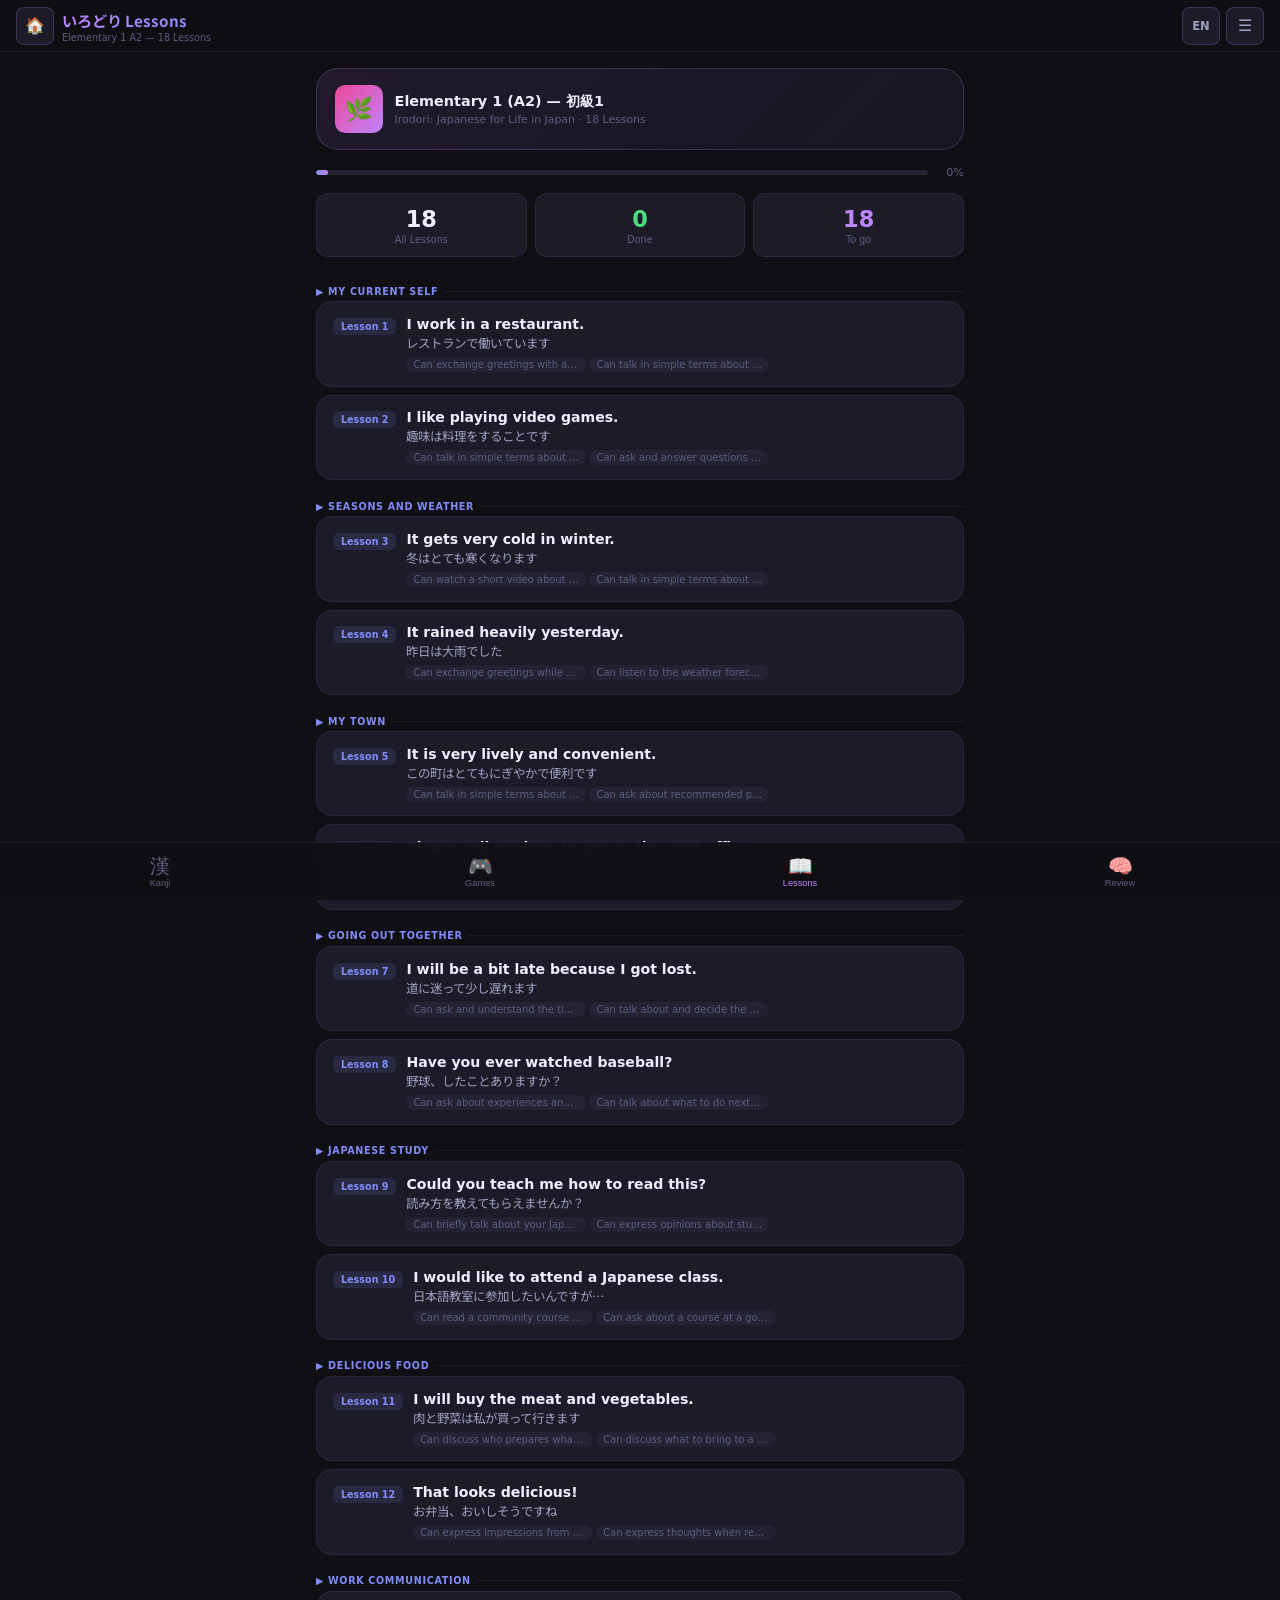
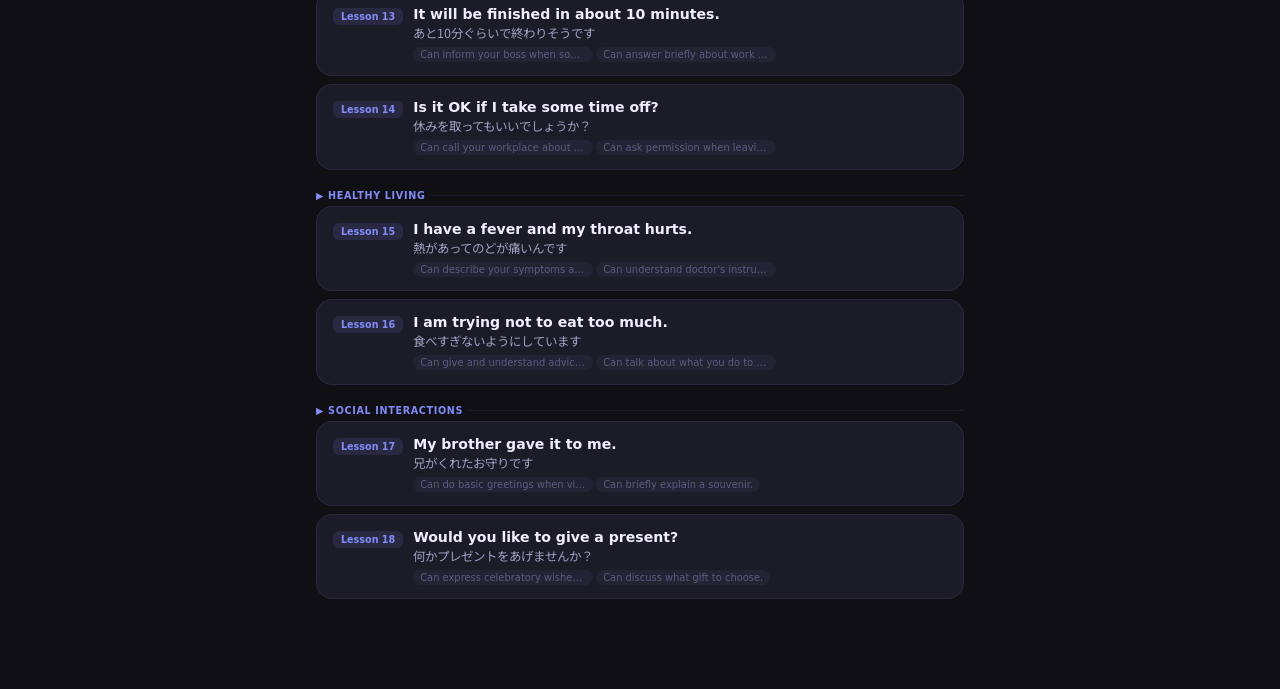
==== commit ec9a8f8c: "Update elementary1.html" ====
--- a/elementary1.html
+++ b/elementary1.html
@@ -327,13 +327,14 @@
   <div class="dr-sec">
     <div class="dr-sec-title">Screens</div>
     <div class="dr-item" id="menu-charts" onclick="goCharts();closeDrawer()">
-      <span class="dr-icon">🔤</span>
-      <div><div class="dr-title">Hiragana / Katakana</div><div class="dr-sub">Charts with audio</div></div>
+      <span class="dr-icon">漢</span>
+      <div><div class="dr-title">Kanji Words</div><div class="dr-sub">All lesson kanji · tap to hear</div></div>
     </div>
-    <div class="dr-item" id="menu-lessons" onclick="goLessons();closeDrawer()">
-      <span class="dr-icon">📖</span>
-      <div><div class="dr-title">All Lessons</div><div class="dr-sub">Elementary 1 A2 — 18 lessons</div></div>
-    </div>
+    <a class="dr-item" id="menu-counting" href="counting.html" style="color:inherit">
+      <span class="dr-icon">🔢</span>
+      <div><div class="dr-title">Counting — 数字</div><div class="dr-sub">Numbers · counters · days · age</div></div>
+      <span class="dr-badge new">NEW</span>
+    </a>
     <div class="dr-item" id="menu-games" onclick="goGames();closeDrawer()">
       <span class="dr-icon">🎮</span>
       <div><div class="dr-title">Games</div><div class="dr-sub">Matching · Sound quiz · Badges</div></div>
@@ -368,7 +369,7 @@
 <!-- NAVBAR -->
 <nav class="navbar">
   <div class="nb-left">
-    <button class="icon-btn" onclick="goCharts()" title="Home">🏠</button>
+    <button class="icon-btn" onclick="goLessons()" title="Home">🏠</button>
     <div>
       <div class="nb-title" id="nb-title">いろどり 初級1 A2</div>
       <div class="nb-sub" id="nb-sub">Irodori Elementary 1</div>
@@ -388,20 +389,16 @@
 </div>
 
 <!-- SCREEN: CHARTS (HOME) -->
-<div class="screen active" id="s-charts">
+<div class="screen" id="s-charts">
   <div class="page">
     <div id="xp-bar-home"></div>
-    <div class="chart-type-row">
-      <button class="chart-type-btn on" id="chart-h-btn" onclick="setChartType('h')">ひらがな Hiragana</button>
-      <button class="chart-type-btn" id="chart-k-btn" onclick="setChartType('k')">カタカナ Katakana</button>
-    </div>
-    <div class="chart-hint" id="chart-hint">Tap any character to hear its sound 🔊</div>
+    <div class="chart-hint" id="chart-hint">Tap any kanji to hear its sound 🔊</div>
     <div id="chart-grid"></div>
   </div>
 </div>
 
 <!-- SCREEN: LESSONS LIST -->
-<div class="screen" id="s-lessons">
+<div class="screen active" id="s-lessons">
   <div class="page">
     <div class="book-banner">
       <div class="book-cover">🌿</div>
@@ -435,7 +432,7 @@
 <!-- SCREEN: REVIEW -->
 <div class="screen" id="s-review">
   <div class="page">
-    <button class="btn-back" onclick="goCharts()">← Home</button>
+    <button class="btn-back" onclick="goLessons()">← Home</button>
     <div id="review-content"></div>
   </div>
 </div>
@@ -453,13 +450,13 @@
 
 <!-- TAB BAR -->
 <nav class="tabbar">
-  <button class="tab-btn on" id="tab-charts" onclick="goCharts()">
-    <span class="ti">🔤</span>Charts
+  <button class="tab-btn" id="tab-charts" onclick="goCharts()">
+    <span class="ti">漢</span>Kanji
   </button>
   <button class="tab-btn" id="tab-games" onclick="goGames()">
     <span class="ti">🎮</span>Games
   </button>
-  <button class="tab-btn" id="tab-lessons" onclick="goLessons()">
+  <button class="tab-btn on" id="tab-lessons" onclick="goLessons()">
     <span class="ti">📖</span>Lessons
   </button>
   <button class="tab-btn" id="tab-review" onclick="goReview()">
@@ -479,6 +476,12 @@
 function speak(txt,rate){
   if(!window.speechSynthesis)return;
   speechSynthesis.cancel();
+  // Blanks (___ or 〜) → say ナニナニ once; strip parentheses like 便利(な)→便利な
+  txt = String(txt).replace(/[_＿]+/g, 'ナニナニ');
+  txt = txt.replace(/[〜~]+/g, 'ナニナニ');
+  txt = txt.replace(/[（(]([^）)]*)[）)]/g, '$1');
+  txt = txt.replace(/・/g, ' ');
+  txt = txt.replace(/…/g, '');
   const u=new SpeechSynthesisUtterance(txt);
   u.lang='ja-JP';u.rate=rate||0.8;
   if(ttsV.length)u.voice=ttsV[0];
@@ -641,6 +644,263 @@
 // ── Phrase/kanji/cando translations (si/ta) ──
 // Keyed by English string → {si, ta}
 const TR = {
+// ── A2 (Elementary 1) meanings ──
+  '(She) said she loves it': {si:'එයා ඒක ගොඩක් කැමතියි කිව්වා', ta:'அவள் அதை மிகவும் பிடிக்கும் என்றாள்'},
+  'A charm my brother gave me': {si:'අයියා දුන්න සුරක්ෂා වස්තුවක්', ta:'அண்ணன் கொடுத்த காப்பு'},
+  'A decoration I brought from Nepal': {si:'නේපාලයෙන් ගෙනාපු සැරසිල්ලක්', ta:'நேபாளத்திலிருந்து கொண்டு வந்த அலங்காரம்'},
+  'A little': {si:'ටිකක්', ta:'கொஞ்சம்'},
+  'AM / Morning': {si:'පෙ.ව. / උදේ', ta:'முற்பகல் / காலை'},
+  'Address': {si:'ලිපිනය', ta:'முகவரி'},
+  'Alcohol / Sake': {si:'මත්පැන් / සකේ', ta:'மது / சாகே'},
+  'All / Everything': {si:'සියල්ල', ta:'அனைத்தும்'},
+  'Anything is fine': {si:'ඕනෑම එකක් හොඳයි', ta:'எதுவும் பரவாயில்லை'},
+  'Autumn': {si:'සරත් සමය', ta:'இலையுதிர் காலம்'},
+  'Bad': {si:'නරක', ta:'மோசம்'},
+  'Bank': {si:'බැංකුව', ta:'வங்கி'},
+  'Because the scenery is beautiful': {si:'දර්ශනය ලස්සන නිසා', ta:'காட்சி அழகாக இருப்பதால்'},
+  'Beef': {si:'හරක් මස්', ta:'மாட்டிறைச்சி'},
+  'Birthday': {si:'උපන්දිනය', ta:'பிறந்தநாள்'},
+  'Body': {si:'ශරීරය', ta:'உடல்'},
+  'Boy': {si:'පිරිමි ළමයා', ta:'சிறுவன்'},
+  'Busy': {si:'කාර්යබහුල', ta:'பிஸியாக'},
+  'Cafeteria': {si:'කෑම ශාලාව', ta:'உணவகம்'},
+  'Car': {si:'කාරය', ta:'கார்'},
+  'Celebration': {si:'සැමරුම', ta:'கொண்டாட்டம்'},
+  'Classroom': {si:'පන්ති කාමරය', ta:'வகுப்பறை'},
+  'Clock / Watch': {si:'ඔරලෝසුව', ta:'கடிகாரம்'},
+  'Cold': {si:'සීතල', ta:'குளிர்'},
+  'Congratulations': {si:'සුබ පැතුම්!', ta:'வாழ்த்துகள்!'},
+  'Contact info': {si:'සම්බන්ධතා තොරතුරු', ta:'தொடர்பு விவரம்'},
+  'Convenience': {si:'පහසුව', ta:'வசதி'},
+  'Convenient': {si:'පහසු', ta:'வசதியான'},
+  'Cooking / Dish': {si:'ආහාර පිසීම / කෑම', ta:'சமையல் / உணவு'},
+  'Cooking method': {si:'පිසින ක්‍රමය', ta:'சமைக்கும் முறை'},
+  'Copier': {si:'පිටපත් යන්ත්‍රය', ta:'நகல் இயந்திரம்'},
+  'Could you check it for me?': {si:'මට මේක check කරලා දෙන්න පුළුවන්ද?', ta:'எனக்காக சரிபார்க்க முடியுமா?'},
+  'Desk': {si:'මේසය', ta:'மேசை'},
+  'Difficult': {si:'අමාරු', ta:'கடினம்'},
+  'Doctor': {si:'වෛද්‍යවරයා', ta:'மருத்துவர்'},
+  'Drinks': {si:'බීම', ta:'பானங்கள்'},
+  'Ear': {si:'කන', ta:'காது'},
+  'Early / Quickly': {si:'ඉක්මනින්', ta:'சீக்கிரம்'},
+  'Egg': {si:'බිත්තරය', ta:'முட்டை'},
+  'Electricity / Light': {si:'විදුලිය / ලයිට්', ta:'மின்சாரம் / விளக்கு'},
+  'English': {si:'ඉංග්‍රීසි', ta:'ஆங்கிலம்'},
+  'Errand / Business': {si:'වැඩක්', ta:'வேலை'},
+  'Evening': {si:'හවස', ta:'மாலை'},
+  'Every day': {si:'හැමදාම', ta:'தினமும்'},
+  'Eye': {si:'ඇස', ta:'கண்'},
+  'Face': {si:'මුහුණ', ta:'முகம்'},
+  'Family': {si:'පවුල', ta:'குடும்பம்'},
+  'Famous': {si:'ප්‍රසිද්ධ', ta:'பிரபலமான'},
+  'Far': {si:'දුර', ta:'தூரம்'},
+  'Fever': {si:'උණ', ta:'காய்ச்சல்'},
+  'Few': {si:'ටිකයි', ta:'குறைவு'},
+  'Flower': {si:'මල', ta:'பூ'},
+  'Foot / Leg': {si:'කකුල', ta:'கால்'},
+  'Free of charge': {si:'නොමිලේ', ta:'இலவசம்'},
+  'Full name': {si:'සම්පූර්ණ නම', ta:'முழு பெயர்'},
+  'Fun': {si:'විනෝදජනක', ta:'மகிழ்ச்சி'},
+  'Gate': {si:'ගේට්ටුව', ta:'வாயில்'},
+  'Girl': {si:'ගැහැණු ළමයා', ta:'சிறுமி'},
+  'Hand': {si:'අත', ta:'கை'},
+  'Happy': {si:'සතුටු', ta:'மகிழ்ச்சியான'},
+  'Have you already been?': {si:'දැනටමත් ගිහින් තියෙනවද?', ta:'ஏற்கனவே போயிருக்கிறீர்களா?'},
+  'Have you ever watched pro wrestling?': {si:'Pro wrestling බලලා තියෙනවද?', ta:'ப்ரோ ரெஸ்லிங் பார்த்திருக்கிறீர்களா?'},
+  'Head': {si:'හිස', ta:'தலை'},
+  'Healthy / Fine': {si:'සනීපෙන්', ta:'நலமாக'},
+  'Hello! (at entrance)': {si:'ගෙදර ඇතුළු වෙද්දි කියන ආචාරය', ta:'வீட்டு வாசலில் சொல்லும் வணக்கம்'},
+  'High school': {si:'උසස් පාසල', ta:'உயர்நிலைப் பள்ளி'},
+  'Hospital': {si:'රෝහල', ta:'மருத்துவமனை'},
+  'Hot': {si:'උණුසුම්', ta:'சூடு'},
+  'Hot water': {si:'උණු වතුර', ta:'சுடு நீர்'},
+  'How about 6 o\'clock?': {si:'6ට කොහොමද?', ta:'6 மணிக்கு எப்படி?'},
+  'How are you?': {si:'කොහොමද සැප සනීප?', ta:'எப்படி இருக்கிறீர்கள்?'},
+  'How long will it take?': {si:'කොච්චර වෙලා යයිද?', ta:'எவ்வளவு நேரம் ஆகும்?'},
+  'Husband': {si:'ස්වාමිපුරුෂයා', ta:'கணவர்'},
+  'I am good at conversation': {si:'මම කතාබහට දක්ෂයි', ta:'நான் உரையாடலில் திறமையானவன்'},
+  'I am learning ikebana': {si:'මම ikebana ඉගෙන ගන්නවා', ta:'நான் இகெபானா கற்கிறேன்'},
+  'I am not good with heat': {si:'මට රස්නේ අමාරුයි', ta:'எனக்கு வெப்பம் பிடிக்காது'},
+  'I came last September': {si:'මම ගිය සැප්තැම්බර් ආවා', ta:'நான் கடந்த செப்டம்பரில் வந்தேன்'},
+  'I can speak Japanese and English': {si:'මට ජපන් සහ ඉංග්‍රීසි පුළුවන්', ta:'எனக்கு ஜப்பானியம், ஆங்கிலம் தெரியும்'},
+  'I don\'t know how to write it': {si:'මේක ලියන හැටි දන්නේ නෑ', ta:'எப்படி எழுதுவது தெரியவில்லை'},
+  'I drank too much yesterday': {si:'ඊයේ වැඩිපුර බිව්වා', ta:'நேற்று அதிகம் குடித்தேன்'},
+  'I got it from a friend': {si:'යාළුවෙක්ගෙන් ලැබුණා', ta:'நண்பரிடமிருந்து கிடைத்தது'},
+  'I have a fever and my throat hurts': {si:'උණයි, උගුරත් රිදෙනවා', ta:'காய்ச்சல், தொண்டை வலி'},
+  'I have to go': {si:'මට යන්න වෙනවා', ta:'நான் போக வேண்டும்'},
+  'I heard your baby was born': {si:'බබා ලැබුණා කියලා ආරංචියි', ta:'குழந்தை பிறந்ததாக கேள்விப்பட்டேன்'},
+  'I like autumn the most': {si:'මම වැඩියෙන්ම කැමති සරත් සමයට', ta:'எனக்கு இலையுதிர் காலம் மிகவும் பிடிக்கும்'},
+  'I like playing games': {si:'මම games ගහන්න කැමතියි', ta:'எனக்கு கேம் விளையாட பிடிக்கும்'},
+  'I studied Japanese with anime': {si:'මම anime වලින් ජපන් ඉගෙන ගත්තා', ta:'அனிமே மூலம் ஜப்பானியம் படித்தேன்'},
+  'I studied when I was in high school': {si:'උසස් පාසලේදී ඉගෙන ගත්තා', ta:'உயர்நிலைப் பள்ளியில் படித்தேன்'},
+  'I think it\'s good': {si:'ඒක හොඳයි කියලා හිතනවා', ta:'அது நல்லது என்று நினைக்கிறேன்'},
+  'I try not to eat too much': {si:'වැඩිපුර නොකන්න බලනවා', ta:'அதிகம் சாப்பிடாமல் இருக்க முயற்சிக்கிறேன்'},
+  'I want to buy... (seeking help)': {si:'මට ගන්න ඕනෑ... (උදව් ඉල්ලීම)', ta:'வாங்க வேண்டும்... (உதவி கேட்டல்)'},
+  'I want to go to Maruichi department store...': {si:'මට Maruichi ෙකට යන්න ඕනෑ...', ta:'மாருইচி கடைக்கு போக வேண்டும்...'},
+  'I will be 30 minutes late': {si:'මම විනාඩි 30ක් පරක්කු වෙනවා', ta:'30 நிமிடம் தாமதமாவேன்'},
+  'I will buy and bring it': {si:'මම අරන් එන්නම්', ta:'நான் வாங்கி வருகிறேன்'},
+  'I work at a restaurant': {si:'මම restaurant ෙකක වැඩ කරනවා', ta:'நான் உணவகத்தில் வேலை செய்கிறேன்'},
+  'I would like to try...': {si:'මට try කරලා බලන්න ඕනෑ...', ta:'முயற்சி செய்ய விரும்புகிறேன்...'},
+  'Illness': {si:'රෝගය', ta:'நோய்'},
+  'Inconvenient': {si:'අපහසු', ta:'வசதியற்ற'},
+  'Inconvenient but beautiful': {si:'අපහසුයි ඒත් ලස්සනයි', ta:'வசதி இல்லை ஆனால் அழகு'},
+  'Ingredients': {si:'අමුද්‍රව්‍ය', ta:'பொருட்கள்'},
+  'Is 6:30 okay too?': {si:'6:30 වුණත් හරිද?', ta:'6:30 சரியா?'},
+  'Isn\'t it bland?': {si:'රස මදි නැද්ද?', ta:'சுவை குறைவா இல்லையா?'},
+  'It gets warm in spring': {si:'වසන්තයේ උණුසුම් වෙනවා', ta:'வசந்தத்தில் வெப்பமாகிறது'},
+  'It has been 1 year since I came to Japan': {si:'ජපානෙට ඇවිත් අවුරුද්දයි', ta:'ஜப்பான் வந்து ஒரு வருடம்'},
+  'It is still raining now': {si:'තාමත් වහිනවා', ta:'இன்னும் மழை பெய்கிறது'},
+  'It rained heavily yesterday': {si:'ඊයේ හොඳට වැස්සා', ta:'நேற்று கனமழை'},
+  'It will probably be sunny tomorrow': {si:'හෙට පායයි වගේ', ta:'நாளை வெயிலாக இருக்கலாம்'},
+  'It\'s good to take a lukewarm bath': {si:'මඳ උණුසුම් නෑමක් හොඳයි', ta:'மிதமான சூடான குளியல் நல்லது'},
+  'Japanese characters are difficult': {si:'ජපන් අකුරු අමාරුයි', ta:'ஜப்பானிய எழுத்துகள் கடினம்'},
+  'Jogging, doing yoga, etc.': {si:'Jogging, yoga වගේ දේවල්', ta:'ஜாகிங், யோகா போன்றவை'},
+  'Kanji': {si:'කන්ජි', ta:'கன்ஜி'},
+  'Last week': {si:'ගිය සතිය', ta:'கடந்த வாரம்'},
+  'Last year': {si:'ගිය අවුරුද්ද', ta:'கடந்த வருடம்'},
+  'Left': {si:'වම', ta:'இடது'},
+  'Life / Living': {si:'ජීවිතය', ta:'வாழ்க்கை'},
+  'Long time no see': {si:'ගොඩක් කාලෙකින්නේ!', ta:'நீண்ட நாட்களுக்கு பிறகு!'},
+  'Many': {si:'ගොඩක්', ta:'நிறைய'},
+  'Marriage': {si:'විවාහය', ta:'திருமணம்'},
+  'Match / Game': {si:'තරඟය', ta:'போட்டி'},
+  'May I go (and come back)?': {si:'ගිහින් එන්නද?', ta:'போய் வரலாமா?'},
+  'Meal': {si:'ආහාර වේල', ta:'உணவு'},
+  'Medicine': {si:'බෙහෙත', ta:'மருந்து'},
+  'Money': {si:'සල්ලි', ta:'பணம்'},
+  'Mouth': {si:'කට', ta:'வாய்'},
+  'Museum': {si:'කෞතුකාගාරය', ta:'அருங்காட்சியகம்'},
+  'Music': {si:'සංගීතය', ta:'இசை'},
+  'My hobby is watching movies': {si:'මගේ hobby එක films බලන එක', ta:'என் பொழுதுபோக்கு படம் பார்ப்பது'},
+  'Near': {si:'ළඟ', ta:'அருகில்'},
+  'Nice weather today, isn\'t it?': {si:'අද හොඳ කාලගුණයක් නේද?', ta:'இன்று நல்ல வானிலை இல்லையா?'},
+  'Not good at': {si:'දක්ෂ නෑ', ta:'திறமை இல்லை'},
+  'Not the first one, the second one': {si:'පළවෙනි එක නෙවෙයි, දෙවෙනි එක', ta:'முதலாவது இல்லை, இரண்டாவது'},
+  'Now': {si:'දැන්', ta:'இப்போது'},
+  'Number': {si:'අංකය', ta:'எண்'},
+  'Older brother': {si:'අයියා', ta:'அண்ணன்'},
+  'Older sister': {si:'අක්කා', ta:'அக்கா'},
+  'Once a week': {si:'සතියකට සැරයක්', ta:'வாரம் ஒருமுறை'},
+  'PM / Afternoon': {si:'ප.ව. / දහවල්', ta:'பிற்பகல்'},
+  'Painful': {si:'රිදෙනවා', ta:'வலி'},
+  'Parents': {si:'දෙමාපියන්', ta:'பெற்றோர்'},
+  'Park': {si:'උද්‍යානය', ta:'பூங்கா'},
+  'Person': {si:'පුද්ගලයා', ta:'நபர்'},
+  'Place': {si:'ස්ථානය', ta:'இடம்'},
+  'Plate': {si:'පිඟාන', ta:'தட்டு'},
+  'Please': {si:'කරුණාකර', ta:'தயவுசெய்து'},
+  'Please don\'t drive': {si:'වාහන පදවන්න එපා', ta:'வண்டி ஓட்ட வேண்டாம்'},
+  'Please don\'t meet people': {si:'මිනිසුන් හමුවෙන්න එපා', ta:'மக்களை சந்திக்க வேண்டாம்'},
+  'Please go straight': {si:'කෙළින්ම යන්න', ta:'நேராக செல்லுங்கள்'},
+  'Please try eating it': {si:'කාලා බලන්න', ta:'சாப்பிட்டு பாருங்கள்'},
+  'Pork': {si:'ඌරු මස්', ta:'பன்றி இறைச்சி'},
+  'Practice': {si:'පුහුණුව', ta:'பயிற்சி'},
+  'Quiet': {si:'නිශ්ශබ්ද', ta:'அமைதி'},
+  'Rain': {si:'වැස්ස', ta:'மழை'},
+  'Reason': {si:'හේතුව', ta:'காரணம்'},
+  'Reception': {si:'පිළිගැනීමේ ස්ථානය', ta:'வரவேற்பு'},
+  'Right': {si:'දකුණ', ta:'வலது'},
+  'Road': {si:'පාර', ta:'சாலை'},
+  'Salt is better': {si:'ලුණු හොඳයි', ta:'உப்பு நல்லது'},
+  'Same': {si:'සමාන', ta:'ஒரே மாதிரி'},
+  'School': {si:'පාසල', ta:'பள்ளி'},
+  'Season': {si:'සමය / ඍතුව', ta:'பருவம்'},
+  'Separately / Not really': {si:'විශේෂ නෑ', ta:'தனியாக / அப்படி இல்லை'},
+  'Shall I bring it?': {si:'මම ගේන්නද?', ta:'நான் கொண்டு வரட்டுமா?'},
+  'Shall we give a present?': {si:'තෑග්ගක් දෙමුද?', ta:'பரிசு கொடுப்போமா?'},
+  'Shall we go eat together?': {si:'එකට කන්න යමුද?', ta:'சேர்ந்து சாப்பிட போவோமா?'},
+  'Shop': {si:'කඩය', ta:'கடை'},
+  'Shrine': {si:'ශින්තෝ දේවාලය', ta:'ஷிண்டோ கோயில்'},
+  'Sleepy': {si:'නිදිමතයි', ta:'தூக்கம்'},
+  'Snow': {si:'හිම', ta:'பனி'},
+  'So I will be a bit late': {si:'ඒ නිසා ටිකක් පරක්කු වෙනවා', ta:'அதனால் கொஞ்சம் தாமதமாவேன்'},
+  'Sound': {si:'ශබ්දය', ta:'ஒலி'},
+  'Spicy': {si:'සැරයි', ta:'காரம்'},
+  'Spring': {si:'වසන්තය', ta:'வசந்தம்'},
+  'Station': {si:'දුම්රිය ස්ථානය', ta:'ரயில் நிலையம்'},
+  'Strong': {si:'ශක්තිමත්', ta:'வலிமை'},
+  'Student': {si:'ශිෂ්‍යයා', ta:'மாணவர்'},
+  'Summer': {si:'ගිම්හානය', ta:'கோடை'},
+  'Sunny': {si:'පායන', ta:'வெயில்'},
+  'Sweet': {si:'පැණි රස', ta:'இனிப்பு'},
+  'Sweet and delicious': {si:'පැණි රසයි, රසවත්', ta:'இனிப்பாக சுவையாக'},
+  'Take it before sleeping': {si:'නිදාගන්න කලින් බොන්න', ta:'தூங்கும் முன் எடுங்கள்'},
+  'Taste': {si:'රස', ta:'சுவை'},
+  'Tea': {si:'තේ', ta:'தேநீர்'},
+  'Teacher': {si:'ගුරුවරයා', ta:'ஆசிரியர்'},
+  'Temple': {si:'පන්සල', ta:'கோயில்'},
+  'Textbook': {si:'පෙළපොත', ta:'பாடநூல்'},
+  'Thank you for everything': {si:'හැමදේටම ස්තුතියි', ta:'எல்லாவற்றிற்கும் நன்றி'},
+  'That dish looks spicy': {si:'ඒ කෑම සැරයි වගේ', ta:'அந்த உணவு காரமாக தெரிகிறது'},
+  'That looks delicious': {si:'ඒක රසවත් වගේ', ta:'அது சுவையாக தெரிகிறது'},
+  'The light won\'t turn on...': {si:'ලයිට් එක පත්තු වෙන්නේ නෑ...', ta:'விளக்கு எரியவில்லை...'},
+  'The road is jammed, not moving': {si:'පාර block, යන්නේ නෑ', ta:'சாலை நெரிசல், நகரவில்லை'},
+  'The train stopped due to an accident': {si:'අනතුරක් නිසා දුම්රිය නැවතුණා', ta:'விபத்தால் ரயில் நின்றது'},
+  'This is a souvenir': {si:'මේක තෑග්ගක් (omiyage)', ta:'இது நினைவுப் பரிசு'},
+  'This medicine suppresses coughs': {si:'මේ බෙහෙත කැස්සට', ta:'இந்த மருந்து இருமலுக்கு'},
+  'This town is lively and convenient': {si:'මේ නගරය සජීවී සහ පහසුයි', ta:'இந்த ஊர் சுறுசுறுப்பாக வசதியாக உள்ளது'},
+  'Time': {si:'වේලාව', ta:'நேரம்'},
+  'Times (counter)': {si:'වතාවක් (ගණන)', ta:'முறை'},
+  'To arrive': {si:'පැමිණීම', ta:'வந்து சேர'},
+  'To be born': {si:'ඉපදීම', ta:'பிறக்க'},
+  'To choose': {si:'තෝරා ගැනීම', ta:'தேர்ந்தெடுக்க'},
+  'To climb': {si:'නැගීම', ta:'ஏற'},
+  'To convey': {si:'දැනුම් දීම', ta:'தெரிவிக்க'},
+  'To exercise': {si:'ව්‍යායාම කිරීම', ta:'உடற்பயிற்சி செய்ய'},
+  'To explain': {si:'පැහැදිලි කිරීම', ta:'விளக்க'},
+  'To fill in': {si:'පුරවන්න', ta:'நிரப்ப'},
+  'To finish': {si:'අවසන් වීම', ta:'முடிக்க'},
+  'To get up': {si:'නැගිටීම', ta:'எழுந்திருக்க'},
+  'To go out': {si:'පිටත් වීම', ta:'வெளியே செல்ல'},
+  'To hurry': {si:'ඉක්මන් වීම', ta:'அவசரப்பட'},
+  'To learn': {si:'ඉගෙනීම', ta:'கற்க'},
+  'To lend': {si:'ණයට දීම', ta:'கடன் கொடுக்க'},
+  'To make': {si:'හැදීම', ta:'செய்ய'},
+  'To move / work': {si:'චලනය / වැඩ කිරීම', ta:'இயங்க'},
+  'To participate': {si:'සහභාගී වීම', ta:'பங்கேற்க'},
+  'To pass (exam)': {si:'සමත් වීම', ta:'தேர்ச்சி பெற'},
+  'To prepare': {si:'සූදානම් කිරීම', ta:'தயார் செய்ய'},
+  'To return home': {si:'ගෙදර යාම', ta:'வீடு திரும்ப'},
+  'To run': {si:'දිවීම', ta:'ஓட'},
+  'To say': {si:'කීම', ta:'சொல்ல'},
+  'To sell': {si:'විකිණීම', ta:'விற்க'},
+  'To send / give a ride': {si:'යැවීම / ගෙනියාම', ta:'அனுப்ப / கூட்டிச்செல்ல'},
+  'To sleep': {si:'නිදා ගැනීම', ta:'தூங்க'},
+  'To smoke / inhale': {si:'දුම් බීම', ta:'புகை பிடிக்க'},
+  'To speak': {si:'කතා කිරීම', ta:'பேச'},
+  'To stop': {si:'නැවතීම', ta:'நிற்க'},
+  'To take': {si:'ගැනීම', ta:'எடுக்க'},
+  'To take along': {si:'අරගෙන යාම', ta:'எடுத்துச் செல்ல'},
+  'To teach': {si:'ඉගැන්වීම', ta:'கற்பிக்க'},
+  'To think': {si:'සිතීම', ta:'நினைக்க'},
+  'To use': {si:'භාවිතය', ta:'பயன்படுத்த'},
+  'To wait': {si:'බලා සිටීම', ta:'காத்திருக்க'},
+  'To walk': {si:'ඇවිදීම', ta:'நடக்க'},
+  'To work': {si:'වැඩ කිරීම', ta:'வேலை செய்ய'},
+  'To write': {si:'ලිවීම', ta:'எழுத'},
+  'Tomorrow': {si:'හෙට', ta:'நாளை'},
+  'Town': {si:'නගරය', ta:'ஊர்'},
+  'Train': {si:'දුම්රිය', ta:'ரயில்'},
+  'Turn left at the second traffic light': {si:'දෙවෙනි signal එකෙන් වමට', ta:'இரண்டாவது சிக்னலில் இடது'},
+  'University': {si:'විශ්වවිද්‍යාලය', ta:'பல்கலைக்கழகம்'},
+  'Vegetables': {si:'එළවළු', ta:'காய்கறிகள்'},
+  'Weather': {si:'කාලගුණය', ta:'வானிலை'},
+  'What does it mean?': {si:'තේරුම මොකද්ද?', ta:'என்ன அர்த்தம்?'},
+  'What should I do?': {si:'මම මොකද කරන්නේ?', ta:'நான் என்ன செய்வது?'},
+  'When you press the button, it starts': {si:'button එක ඔබද්දි පටන් ගන්නවා', ta:'பட்டனை அழுத்தினால் தொடங்கும்'},
+  'Which one is better?': {si:'මොකද්ද හොඳ?', ta:'எது நல்லது?'},
+  'Wife': {si:'බිරිඳ', ta:'மனைவி'},
+  'Wind': {si:'සුළඟ', ta:'காற்று'},
+  'Winter': {si:'ශීත සමය', ta:'குளிர்காலம்'},
+  'Work / Job': {si:'රැකියාව', ta:'வேலை'},
+  'Would it be alright to leave early?': {si:'කලින් යන්න පුළුවන්ද?', ta:'சீக்கிரம் கிளம்பலாமா?'},
+  'Years old': {si:'වයස අවුරුදු', ta:'வயது'},
+  'Yesterday': {si:'ඊයේ', ta:'நேற்று'},
+  'You can see various flowers': {si:'විවිධ මල් බලන්න පුළුවන්', ta:'பல்வேறு பூக்களை பார்க்கலாம்'},
+  'Younger brother': {si:'මල්ලී', ta:'தம்பி'},
+  'Younger sister': {si:'නංගී', ta:'தங்கை'},
+  'Zoo': {si:'සත්තු වත්ත', ta:'விலங்கியல் பூங்கா'},
+
   // Common phrase meanings
   'Hello':{si:'ආයුබෝවන්',ta:'வணக்கம்'},
   'Good morning':{si:'සුභ උදෑසනක්',ta:'காலை வணக்கம்'},
@@ -790,7 +1050,7 @@
 
 function applyLang(){
   // Tab bar
-  $('tab-charts').innerHTML='<span class="ti">🔤</span>'+T('charts');
+  $('tab-charts').innerHTML='<span class="ti">漢</span>'+T('kanji_tab');
   $('tab-games').innerHTML='<span class="ti">🎮</span>'+T('games');
   $('tab-lessons').innerHTML='<span class="ti">📖</span>'+T('lessons');
   $('tab-review').innerHTML='<span class="ti">🧠</span>'+T('review');
@@ -800,8 +1060,6 @@
   document.querySelector('.dr-head h2').textContent=T('menu_title');
   document.querySelector('#menu-charts .dr-title').textContent=T('m_charts');
   document.querySelector('#menu-charts .dr-sub').textContent=T('m_charts_sub');
-  document.querySelector('#menu-lessons .dr-title').textContent=T('m_lessons');
-  document.querySelector('#menu-lessons .dr-sub').textContent=T('m_lessons_sub');
   document.querySelector('#menu-games .dr-title').textContent=T('m_games');
   document.querySelector('#menu-games .dr-sub').textContent=T('m_games_sub');
   document.querySelector('#menu-review .dr-title').textContent=T('m_review');
@@ -830,8 +1088,8 @@
   document.querySelectorAll('.dr-item[id^="menu-"]').forEach(t=>t.classList.remove('on'));
   if(id){$(id)&&$(id).classList.add('on');}
 }
-function goCharts(){showScreen('s-charts');setTab('tab-charts');$('menu-charts')&&$('menu-charts').classList.add('on');setNB('いろどり 初級1 A2','Hiragana · Katakana');}
-function goLessons(){showScreen('s-lessons');setTab('tab-lessons');$('menu-lessons')&&$('menu-lessons').classList.add('on');setNB('いろどり Lessons','Starter A1 — 18 Lessons');renderLessons();}
+function goCharts(){showScreen('s-charts');setTab('tab-charts');$('menu-charts')&&$('menu-charts').classList.add('on');setNB('漢字','Kanji Words by Lesson');}
+function goLessons(){showScreen('s-lessons');setTab('tab-lessons');$('menu-lessons')&&$('menu-lessons').classList.add('on');setNB('いろどり Lessons','Elementary 1 A2 — 18 Lessons');renderLessons();}
 function goDetail(num){curLesson=num;showScreen('s-detail');setTab('tab-lessons');setNB('Lesson '+num,'Starter A1');renderDetail(num);}
 function goExercise(num,type){curLesson=num;exType=type||'phrases';showScreen('s-exercise');$('ex-back').onclick=()=>goDetail(curLesson);setNB('Practice','Lesson '+num);startExercise();}
 function goReview(){showScreen('s-review');setTab('tab-review');$('menu-review')&&$('menu-review').classList.add('on');setNB('🧠 Review','All Lessons');startReview();}
@@ -898,21 +1156,21 @@
 }
 
 function renderChart(){
-  const rows=chartType==='h'?H_ROWS:K_ROWS;
   let html='';
-  rows.forEach(row=>{
-    if(row.label) html+=`<div style="font-size:.6rem;color:var(--text3);font-weight:700;text-transform:uppercase;letter-spacing:.06em;margin:.9rem 0 .35rem;padding-left:2px">${esc(row.label)}</div>`;
-    html+=`<div class="kana-row">`;
-    row.chars.forEach(item=>{
-      if(!item){html+=`<div class="kana-cell empty"></div>`;return;}
-      const parts=item.split(' ');
-      const char=parts[0], rom=parts.slice(1).join(' ');
-      html+=`<div class="kana-cell" id="kc-${esc(char)}" onclick="playKana('${esc(char).replace(/'/g,"\\'")}','${esc(char)}')" title="${esc(rom)}">
-        <div class="kana-char">${esc(char)}</div>
-        <div class="kana-rom">${esc(rom)}</div>
-      </div>`;
+  TOPICS.forEach(topic=>{
+    topic.lessons.forEach(lnum=>{
+      const L=LESSONS[lnum-1];
+      if(!L.kanji||!L.kanji.length) return;
+      html+=`<div style="font-size:.6rem;color:var(--text3);font-weight:700;text-transform:uppercase;letter-spacing:.06em;margin:.9rem 0 .35rem;padding-left:2px">Lesson ${lnum} — ${esc(L.en)}</div>`;
+      html+=`<div class="kana-row">`;
+      L.kanji.forEach(k=>{
+        html+=`<div class="kana-cell" style="width:auto;min-width:58px;padding:0 8px" onclick="speak('${esc(k.jp).replace(/'/g,"\\\\'")}')" title="${esc(k.en)}">
+          <div class="kana-char" style="font-size:1.15rem">${esc(k.jp)}</div>
+          <div class="kana-rom">${esc(k.r)}</div>
+        </div>`;
+      });
+      html+=`</div>`;
     });
-    html+=`</div>`;
   });
   $('chart-grid').innerHTML=html;
 }
@@ -1213,7 +1471,7 @@
     <button class="btn-next" id="nxt" onclick="exIdx++;renderQ()" disabled>${T("next")}</button>
   </div>`;
   const oc=$('opts');
-  opts.forEach(opt=>{const b=document.createElement('button');b.className='quiz-opt';b.textContent=opt;b.addEventListener('click',()=>{if(!$('nxt').disabled)return;document.querySelectorAll('.quiz-opt').forEach(x=>x.disabled=true);const ok=opt===item.a;b.classList.add(ok?'ok':'ng');if(!ok)document.querySelectorAll('.quiz-opt').forEach(x=>{if(x.textContent===item.a)x.classList.add('ok');});$('fb').textContent=ok?T('correct'):T('answer')+item.a;$('fb').className='quiz-fb '+(ok?'ok':'ng');if(ok){exScore++;XP.add(5);Streak.touch();}$('nxt').disabled=false;});oc.appendChild(b);});
+  opts.forEach(opt=>{const b=document.createElement('button');b.className='quiz-opt';b.textContent=trShort(opt);b.dataset.orig=opt;b.addEventListener('click',()=>{if(!$('nxt').disabled)return;document.querySelectorAll('.quiz-opt').forEach(x=>x.disabled=true);const ok=opt===item.a;b.classList.add(ok?'ok':'ng');if(!ok)document.querySelectorAll('.quiz-opt').forEach(x=>{if(x.dataset.orig===item.a)x.classList.add('ok');});$('fb').textContent=ok?T('correct'):T('answer')+trShort(item.a);$('fb').className='quiz-fb '+(ok?'ok':'ng');if(ok){exScore++;XP.add(5);Streak.touch();}$('nxt').disabled=false;});oc.appendChild(b);});
 }
 function showResult(){
   const pct=Math.round(exScore/exQ.length*100);
@@ -1246,7 +1504,7 @@
       <div style="font-size:.9rem;color:var(--text2);margin-bottom:3px">${exScore}/${exQ.length} ${T('correct_count')}</div>
       <div style="font-size:1.8rem;font-weight:700;color:${pct>=70?'var(--green)':'var(--amber)'};margin-bottom:1rem">${pct}%</div>
       <button class="btn btn-p btn-full" onclick="startReview()" style="margin-bottom:7px">${T('new_review')}</button>
-      <button class="btn btn-s btn-full" onclick="goCharts()">${T('back_home')}</button>
+      <button class="btn btn-s btn-full" onclick="goLessons()">${T('back_home')}</button>
     </div>`;return;
   }
   const item=exQ[exIdx];
@@ -1262,7 +1520,7 @@
     <button class="btn-next" id="rv-nxt" onclick="exIdx++;renderReviewQ()" disabled>${T("next")}</button>
   </div>`;
   const oc=$('rv-opts');
-  opts.forEach(opt=>{const b=document.createElement('button');b.className='quiz-opt';b.textContent=opt;b.addEventListener('click',()=>{if(!$('rv-nxt').disabled)return;document.querySelectorAll('.quiz-opt').forEach(x=>x.disabled=true);const ok=opt===item.a;b.classList.add(ok?'ok':'ng');if(!ok)document.querySelectorAll('.quiz-opt').forEach(x=>{if(x.textContent===item.a)x.classList.add('ok');});$('rv-fb').textContent=ok?T('correct'):T('answer')+item.a;$('rv-fb').className='quiz-fb '+(ok?'ok':'ng');if(ok){exScore++;XP.add(5);Streak.touch();}$('rv-nxt').disabled=false;});oc.appendChild(b);});
+  opts.forEach(opt=>{const b=document.createElement('button');b.className='quiz-opt';b.textContent=trShort(opt);b.dataset.orig=opt;b.addEventListener('click',()=>{if(!$('rv-nxt').disabled)return;document.querySelectorAll('.quiz-opt').forEach(x=>x.disabled=true);const ok=opt===item.a;b.classList.add(ok?'ok':'ng');if(!ok)document.querySelectorAll('.quiz-opt').forEach(x=>{if(x.dataset.orig===item.a)x.classList.add('ok');});$('rv-fb').textContent=ok?T('correct'):T('answer')+trShort(item.a);$('rv-fb').className='quiz-fb '+(ok?'ok':'ng');if(ok){exScore++;XP.add(5);Streak.touch();}$('rv-nxt').disabled=false;});oc.appendChild(b);});
 }
 
 
@@ -1583,7 +1841,7 @@
 $('lang-btn').textContent = LANG==='si'?'සිං':LANG==='ta'?'த':'EN';
 document.querySelectorAll('.lang-opt').forEach(o=>o.classList.toggle('on',o.dataset.lang===LANG));
 applyLang();
-goCharts();
+goLessons();
 </script>
 </body>
-</html>+</html>
